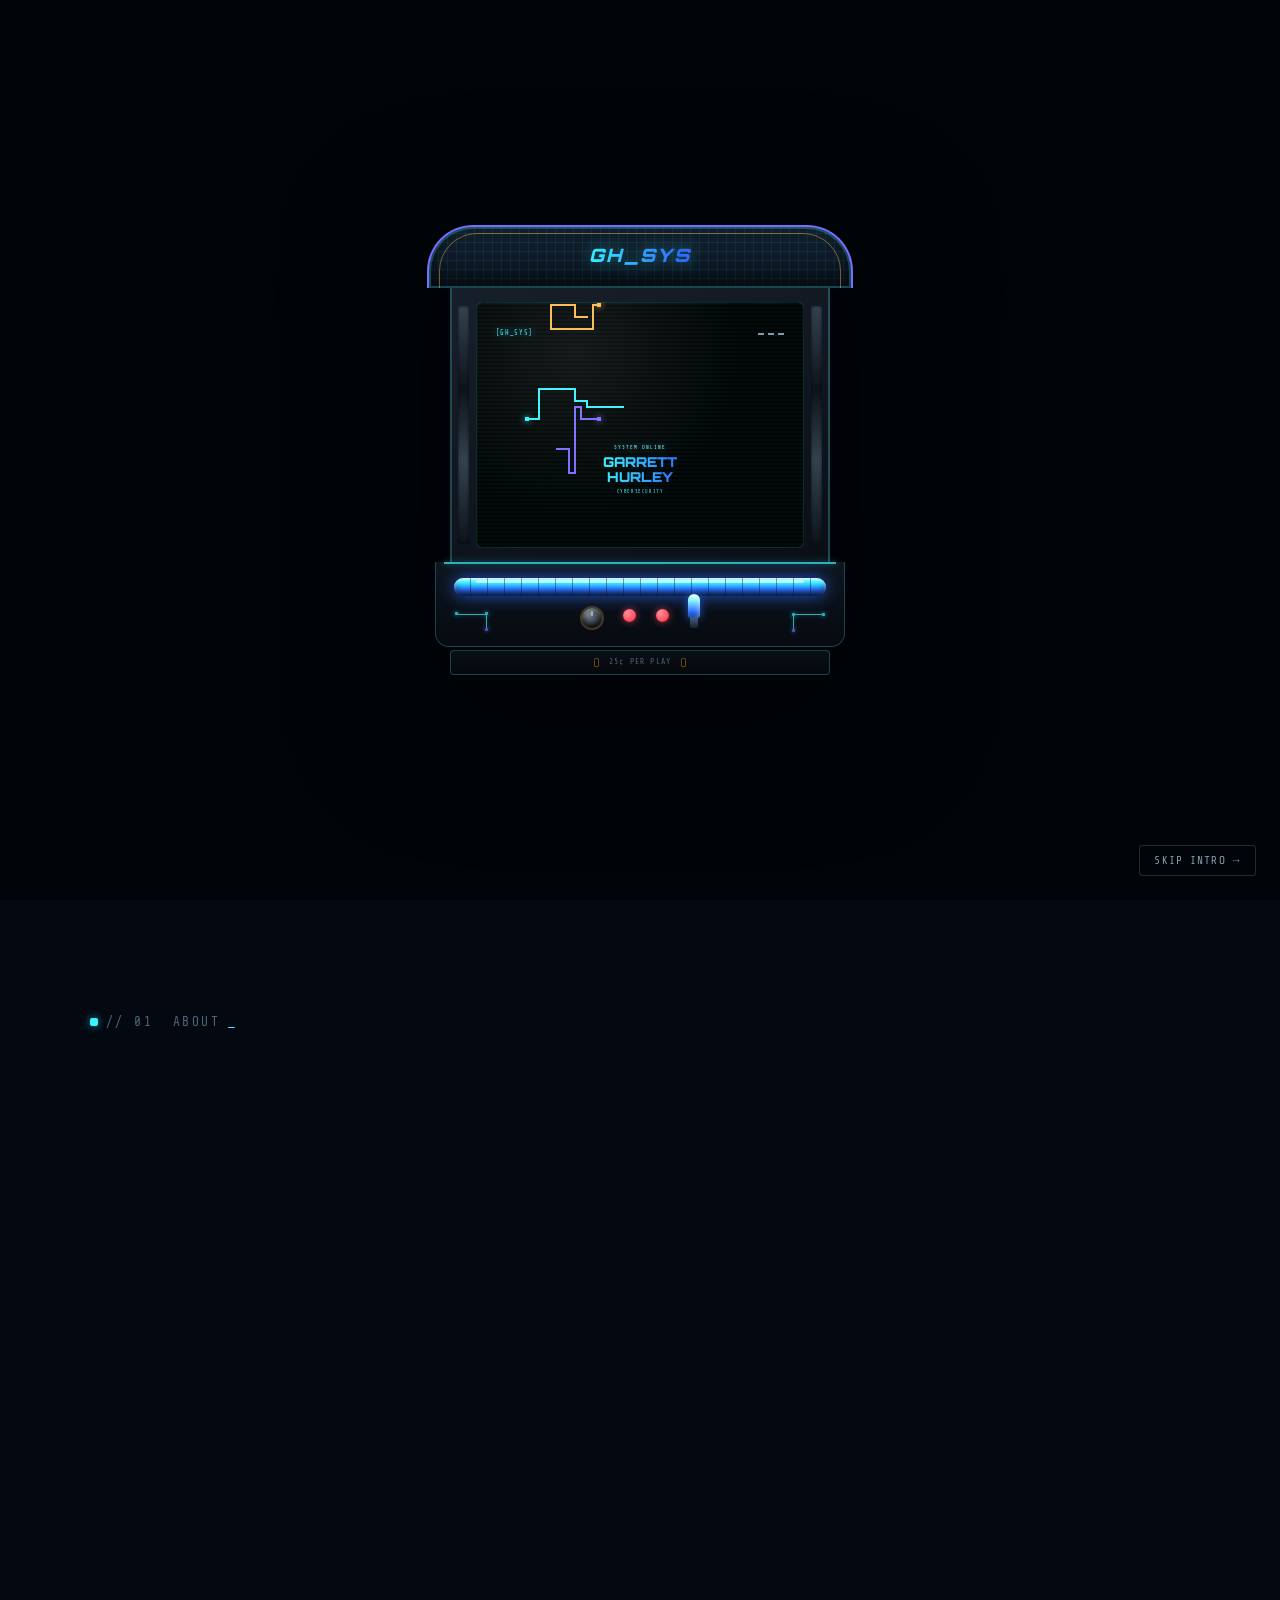
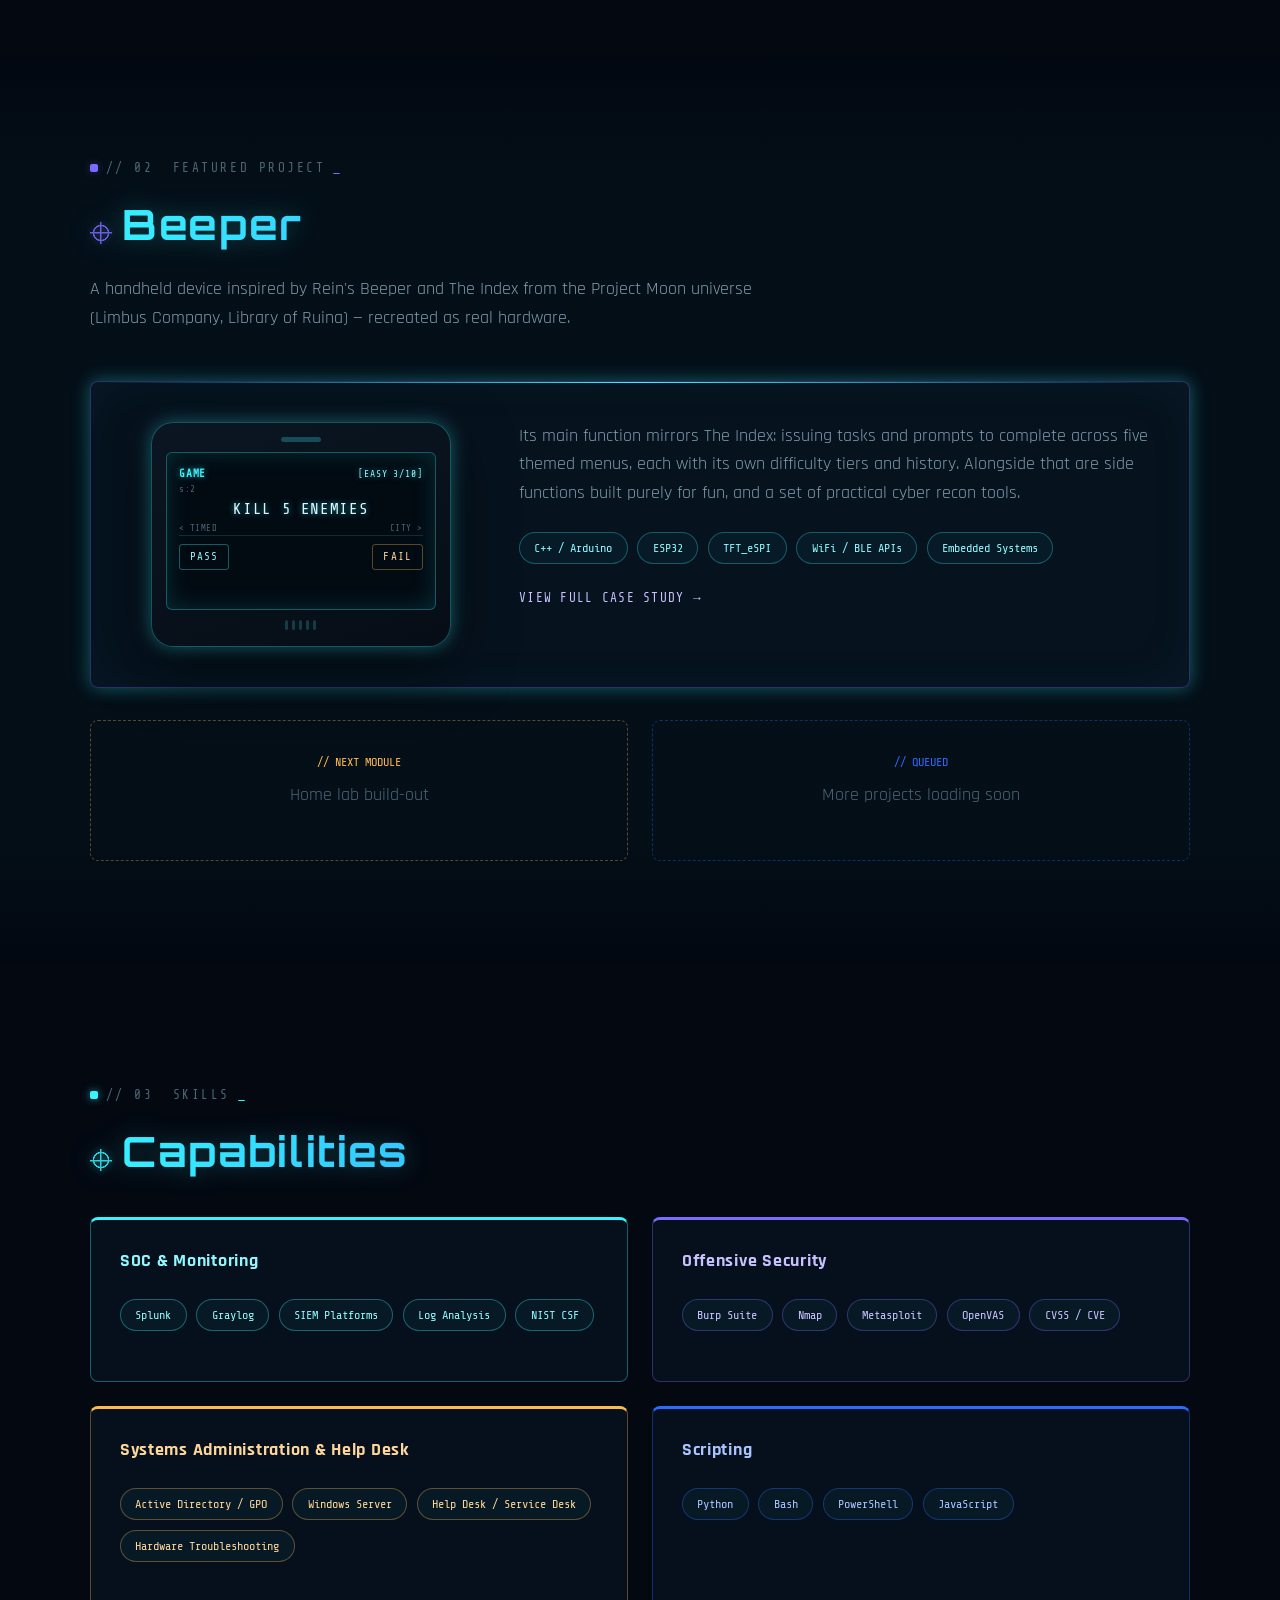
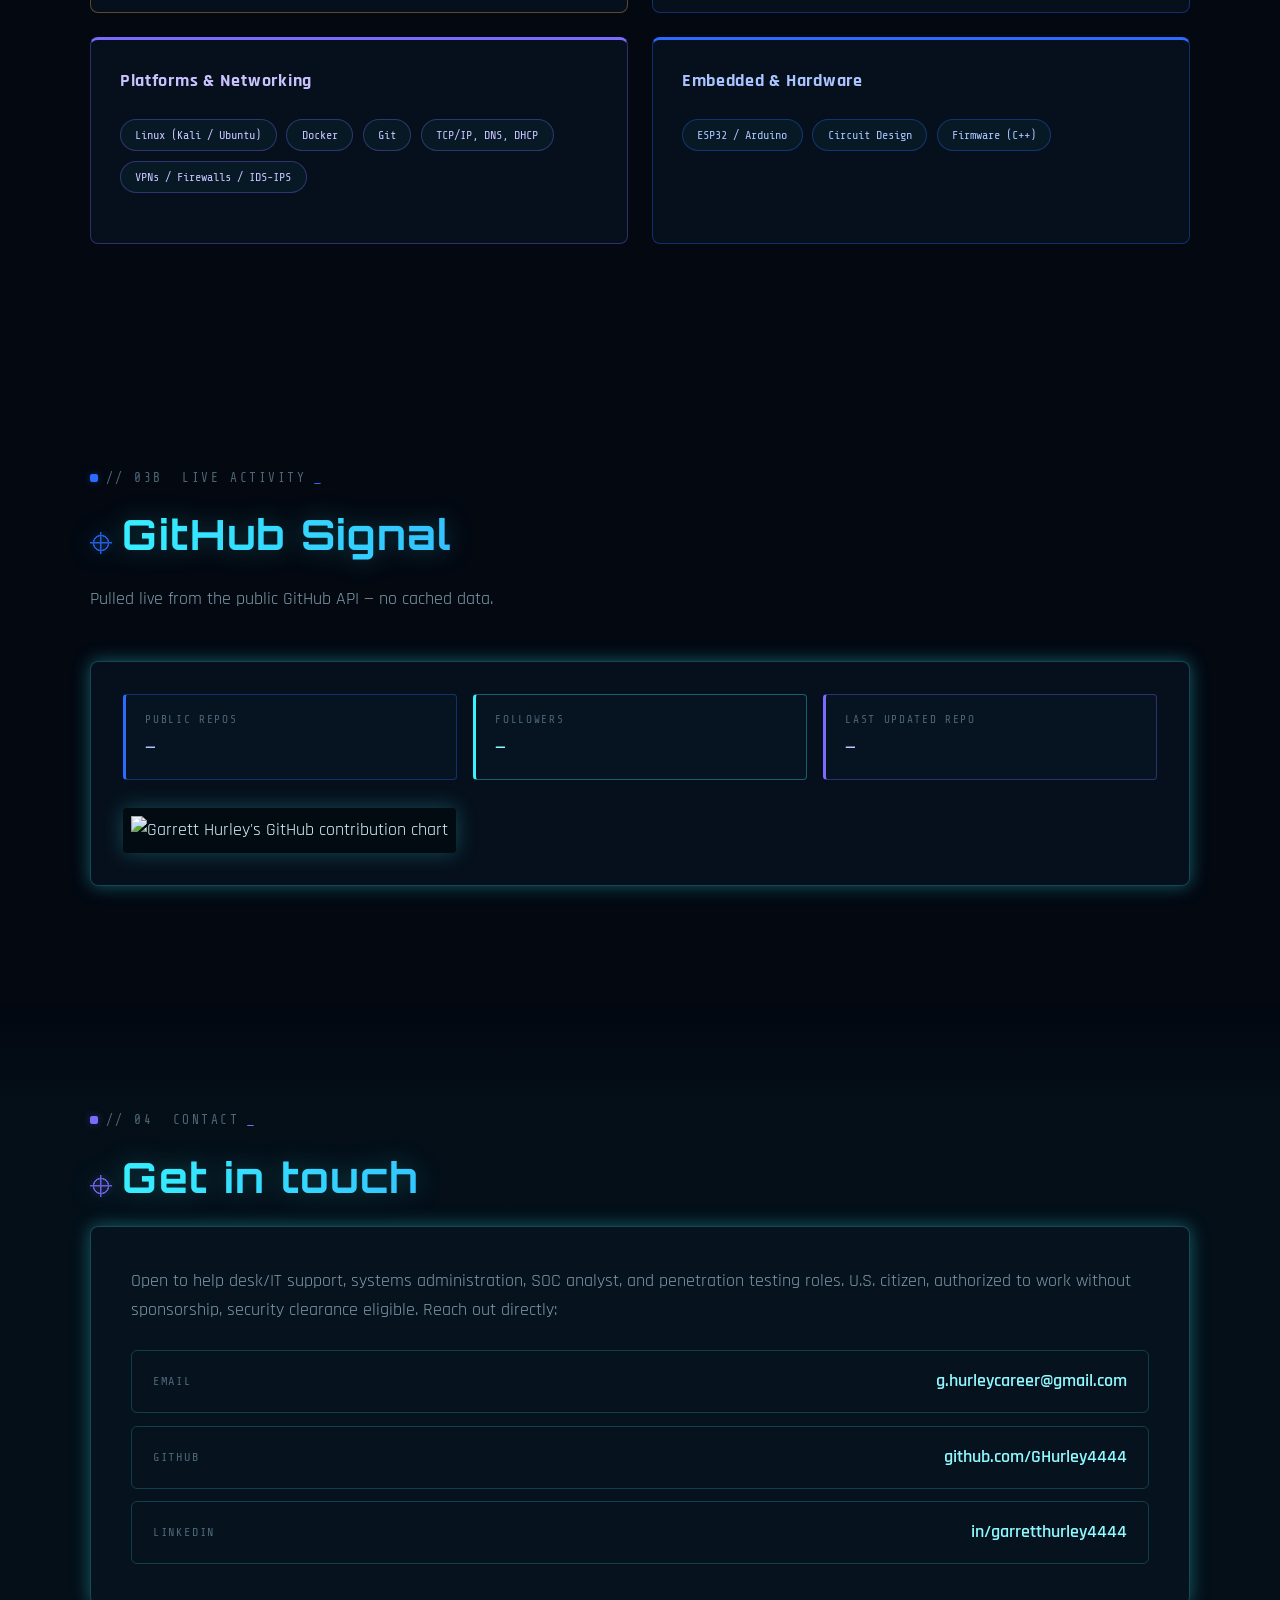
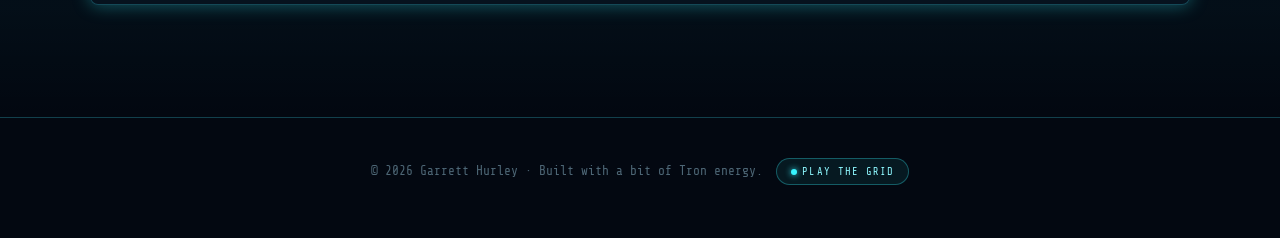
==== index.html @ e7f93999 "Circuit-board panel deco, mutual-collision awareness, crash clarity Three changes from watching the " ====
<!DOCTYPE html>
<html lang="en">
<head>
<meta charset="UTF-8">
<meta name="viewport" content="width=device-width, initial-scale=1.0">
<title>Garrett Hurley // Cybersecurity</title>
<meta name="description" content="Garrett Hurley — Cybersecurity portfolio. Help desk/IT support, systems administration, SOC analysis, penetration testing, and hardware projects.">
<link rel="preconnect" href="https://fonts.googleapis.com">
<link rel="preconnect" href="https://fonts.gstatic.com" crossorigin>
<link href="https://fonts.googleapis.com/css2?family=Orbitron:wght@500;700;900&family=Rajdhani:wght@400;500;600;700&family=Share+Tech+Mono&display=swap" rel="stylesheet">
<link rel="stylesheet" href="style.css">
</head>
<body>

<div class="grid-bg" aria-hidden="true"></div>
<div class="scanline" aria-hidden="true"></div>
<div class="cursor-glow" aria-hidden="true"></div>

<div class="intro-overlay" id="introOverlay" aria-hidden="true">
  <div class="arcade-cabinet" id="arcadeCabinet">
    <div class="arcade-marquee"><span>GH_SYS</span></div>
    <div class="arcade-screen-frame">
      <div class="arcade-screen" id="arcadeScreen">
        <canvas id="introCanvas"></canvas>
        <div class="arcade-site-preview" id="arcadeSitePreview">
          <div class="mini-header">
            <span class="mini-logo">[GH_SYS]</span>
            <span class="mini-nav"><span></span><span></span><span></span></span>
          </div>
          <div class="mini-hero">
            <span class="mini-eyebrow">SYSTEM ONLINE</span>
            <span class="mini-title">GARRETT<br>HURLEY</span>
            <span class="mini-tagline">CYBERSECURITY</span>
          </div>
        </div>
        <div class="arcade-screen-label" id="introLabel">INSERT COIN</div>
        <div class="arcade-screen-glare"></div>
      </div>
    </div>
    <div class="arcade-panel">
      <div class="arcade-panel-bar"></div>
      <div class="arcade-panel-controls">
        <div class="panel-circuit panel-circuit-l" aria-hidden="true"></div>
        <div class="panel-circuit panel-circuit-r" aria-hidden="true"></div>
        <span class="arcade-spinner"></span>
        <span class="arcade-btn"></span>
        <span class="arcade-btn"></span>
        <span class="arcade-stick"></span>
      </div>
    </div>
    <div class="arcade-coin-door">
      <span class="arcade-coin-slot"></span>
      <span class="arcade-coin-label">25&cent; PER PLAY</span>
      <span class="arcade-coin-slot"></span>
    </div>
  </div>
  <button class="intro-skip" id="introSkip" type="button">SKIP INTRO &rarr;</button>
</div>

<header class="site-header" id="siteHeader">
  <div class="header-inner">
    <a href="index.html" class="logo"><span class="logo-bracket" aria-hidden="true">[</span>GH<span class="logo-dot">_</span>SYS<span class="logo-bracket" aria-hidden="true">]</span></a>
    <nav class="main-nav">
      <a href="index.html#about" data-nav="about">ABOUT</a>
      <a href="projects.html" data-nav="projects">PROJECTS</a>
      <a href="index.html#skills" data-nav="skills">SKILLS</a>
      <a href="index.html#contact" data-nav="contact">CONTACT</a>
    </nav>
    <div class="header-actions">
      <button class="bg-toggle" id="bgToggle" type="button" aria-pressed="true" aria-label="Toggle Tron background">
        <span class="bg-toggle-dot"></span>TRON
      </button>
      <button class="nav-toggle" id="navToggle" aria-label="Toggle navigation">
        <span></span><span></span><span></span>
      </button>
    </div>
  </div>
</header>

<main>

  <section class="hero" id="top">
    <div class="grid-floor hero-grid-floor" aria-hidden="true"></div>
    <div class="hero-inner">
      <p class="hero-eyebrow" data-typing>THE GRID // A DIGITAL FRONTIER</p>
      <h1 class="hero-title">
        <span class="glitch-wrap" data-text="GARRETT HURLEY">GARRETT HURLEY</span>
      </h1>
      <p class="hero-subtitle">CYBERSECURITY &mdash; HELP DESK &middot; SYSTEMS ADMINISTRATION &middot; SOC &middot; PENETRATION TESTING</p>
      <p class="hero-desc">Entry-level IT and cybersecurity professional with hands-on experience across help desk support, systems administration, SOC monitoring, and penetration testing — with a habit of building things from scratch on the side, like <strong data-scramble-load>Beeper</strong>, a handheld multi-tool for cyber and simulation wired up from bare components. This site tracks those projects as they come together.</p>
      <div class="hero-actions">
        <a href="projects.html" class="btn btn-primary">VIEW PROJECTS</a>
        <a href="index.html#contact" class="btn btn-ghost">CONTACT</a>
      </div>
    </div>
    <a href="index.html#about" class="scroll-cue" aria-label="Scroll down">
      <span class="scroll-cue-line"></span>
      SCROLL
    </a>
  </section>

  <section class="section" id="about">
    <div class="section-inner">
      <p class="section-kicker">// 01 &nbsp;ABOUT</p>
      <h2 class="section-title reveal">Profile</h2>
      <div class="about-grid">
        <div class="about-copy reveal">
          <p>I'm a Towson University Computer Science graduate (Cybersecurity Concentration) with a CompTIA Security+ certification, currently working as a Security and Infrastructure IT Intern — building full-stack internal tooling, deploying IP camera and network infrastructure, and supporting day-to-day systems work. I'm targeting roles across help desk/IT support, systems administration, SOC analysis, and penetration testing.</p>
          <p>That hands-on approach carries into coursework and personal projects too: my capstone stood up a full Active Directory lab and ran a simulated penetration test against it end to end, from reconnaissance through a formal CVSS-scored report. <strong data-scramble>Beeper</strong>, below, is the personal-project side of that same instinct. <a href="projects.html">See the full project list &rarr;</a></p>
        </div>
        <div class="about-stats reveal">
          <div class="stat-block accent-cyan">
            <span class="stat-label">FOCUS</span>
            <span class="stat-value">Help Desk &middot; SysAdmin &middot; SOC &middot; Pentest</span>
          </div>
          <div class="stat-block accent-violet">
            <span class="stat-label">CERTIFICATIONS</span>
            <span class="stat-value">Security+ (2025&ndash;2028) &middot; Network+ in progress</span>
          </div>
          <div class="stat-block accent-amber">
            <span class="stat-label">EDUCATION</span>
            <span class="stat-value">B.S. Computer Science, Cybersecurity &mdash; Towson '25</span>
          </div>
          <div class="stat-block accent-blue">
            <span class="stat-label">CURRENT ROLE</span>
            <span class="stat-value">Security &amp; Infrastructure IT Intern</span>
          </div>
        </div>
      </div>
    </div>
  </section>

  <section class="section section-alt accent-violet" id="featured">
    <div class="section-inner">
      <p class="section-kicker">// 02 &nbsp;FEATURED PROJECT</p>
      <h2 class="section-title reveal" data-scramble>Beeper</h2>
      <p class="section-lede reveal">A handheld device inspired by Rein's Beeper and The Index from the Project Moon universe (Limbus Company, Library of Ruina) — recreated as real hardware.</p>

      <a href="project-beeper.html" class="project-card reveal">
        <div class="project-visual" aria-hidden="true">
          <div class="device">
            <div class="device-notch"></div>
            <div class="device-screen">
              <div class="prescript-header">
                <span class="prescript-label">GAME</span>
                <span class="prescript-diff">[EASY 3/10]</span>
              </div>
              <div class="prescript-streak">s:2</div>
              <div class="prescript-text">KILL 5 ENEMIES</div>
              <div class="prescript-swipe">
                <span>&lt; TIMED</span>
                <span>CITY &gt;</span>
              </div>
              <div class="prescript-actions">
                <span class="pass">PASS</span>
                <span class="fail">FAIL</span>
              </div>
            </div>
            <div class="device-speaker-grille">
              <span></span><span></span><span></span><span></span><span></span>
            </div>
          </div>
        </div>

        <div class="project-body">
          <p>Its main function mirrors The Index: issuing tasks and prompts to complete across five themed menus, each with its own difficulty tiers and history. Alongside that are side functions built purely for fun, and a set of practical cyber recon tools.</p>

          <div class="tech-tags">
            <span>C++ / Arduino</span>
            <span>ESP32</span>
            <span>TFT_eSPI</span>
            <span>WiFi / BLE APIs</span>
            <span>Embedded Systems</span>
          </div>

          <div class="gallery-card-cta">VIEW FULL CASE STUDY &rarr;</div>
        </div>
      </a>

      <div class="more-projects reveal">
        <div class="ghost-card accent-amber">
          <span class="ghost-tag">// NEXT MODULE</span>
          <p>Home lab build-out</p>
        </div>
        <div class="ghost-card accent-blue">
          <span class="ghost-tag">// QUEUED</span>
          <p>More projects loading soon</p>
        </div>
      </div>
    </div>
  </section>

  <section class="section" id="skills">
    <div class="section-inner">
      <p class="section-kicker">// 03 &nbsp;SKILLS</p>
      <h2 class="section-title reveal">Capabilities</h2>
      <div class="skills-grid">
        <div class="skill-block accent-cyan reveal">
          <h3>SOC &amp; Monitoring</h3>
          <div class="tech-tags"><span>Splunk</span><span>Graylog</span><span>SIEM Platforms</span><span>Log Analysis</span><span>NIST CSF</span></div>
        </div>
        <div class="skill-block accent-violet reveal">
          <h3>Offensive Security</h3>
          <div class="tech-tags"><span>Burp Suite</span><span>Nmap</span><span>Metasploit</span><span>OpenVAS</span><span>CVSS / CVE</span></div>
        </div>
        <div class="skill-block accent-amber reveal">
          <h3>Systems Administration &amp; Help Desk</h3>
          <div class="tech-tags"><span>Active Directory / GPO</span><span>Windows Server</span><span>Help Desk / Service Desk</span><span>Hardware Troubleshooting</span></div>
        </div>
        <div class="skill-block accent-blue reveal">
          <h3>Scripting</h3>
          <div class="tech-tags"><span>Python</span><span>Bash</span><span>PowerShell</span><span>JavaScript</span></div>
        </div>
        <div class="skill-block accent-violet reveal">
          <h3>Platforms &amp; Networking</h3>
          <div class="tech-tags"><span>Linux (Kali / Ubuntu)</span><span>Docker</span><span>Git</span><span>TCP/IP, DNS, DHCP</span><span>VPNs / Firewalls / IDS-IPS</span></div>
        </div>
        <div class="skill-block accent-blue reveal">
          <h3>Embedded &amp; Hardware</h3>
          <div class="tech-tags"><span>ESP32 / Arduino</span><span>Circuit Design</span><span>Firmware (C++)</span></div>
        </div>
      </div>
    </div>
  </section>

  <section class="section accent-blue" id="activity">
    <div class="section-inner">
      <p class="section-kicker">// 03B &nbsp;LIVE ACTIVITY</p>
      <h2 class="section-title reveal">GitHub Signal</h2>
      <p class="section-lede reveal">Pulled live from the public GitHub API &mdash; no cached data.</p>
      <div class="github-panel reveal">
        <div class="github-stats" id="githubStats">
          <div class="stat-block accent-blue"><span class="stat-label">PUBLIC REPOS</span><span class="stat-value" id="ghRepos">&mdash;</span></div>
          <div class="stat-block accent-cyan"><span class="stat-label">FOLLOWERS</span><span class="stat-value" id="ghFollowers">&mdash;</span></div>
          <div class="stat-block accent-violet"><span class="stat-label">LAST UPDATED REPO</span><span class="stat-value" id="ghLastRepo">&mdash;</span></div>
        </div>
        <img class="github-chart" src="https://ghchart.rshah.org/37f4ff/GHurley4444" alt="Garrett Hurley's GitHub contribution chart" loading="lazy">
      </div>
    </div>
  </section>

  <section class="section section-alt accent-violet" id="contact">
    <div class="section-inner">
      <p class="section-kicker">// 04 &nbsp;CONTACT</p>
      <h2 class="section-title reveal">Get in touch</h2>
      <div class="contact-panel reveal">
        <p>Open to help desk/IT support, systems administration, SOC analyst, and penetration testing roles. U.S. citizen, authorized to work without sponsorship, security clearance eligible. Reach out directly:</p>
        <div class="contact-links">
          <a href="#" class="contact-link" id="emailLink" data-user="g.hurleycareer" data-domain="gmail.com">
            <span class="contact-label">EMAIL</span>
            <span class="contact-value" id="emailValue">reveal email</span>
          </a>
          <a href="https://github.com/GHurley4444" target="_blank" rel="noopener" class="contact-link">
            <span class="contact-label">GITHUB</span>
            <span class="contact-value">github.com/GHurley4444</span>
          </a>
          <a href="https://www.linkedin.com/in/garretthurley4444/" target="_blank" rel="noopener" class="contact-link">
            <span class="contact-label">LINKEDIN</span>
            <span class="contact-value">in/garretthurley4444</span>
          </a>
        </div>
      </div>
    </div>
  </section>

</main>

<footer class="site-footer">
  <p>&copy; <span id="year"></span> Garrett Hurley &middot; Built with a bit of Tron energy. <button class="secret-trigger" id="secretTrigger" type="button" aria-label="Play the light-cycle game"><span class="secret-trigger-dot"></span>PLAY THE GRID</button></p>
</footer>

<script src="script.js"></script>
</body>
</html>
---- style.css ----
/* ===================== Custom properties ===================== */
:root {
  --bg: #030811;
  --bg-alt: #05101c;
  --panel: rgba(8, 22, 36, 0.65);
  --panel-solid: #071522;
  --border: rgba(66, 230, 255, 0.25);
  --border-strong: rgba(66, 230, 255, 0.55);
  --cyan: #37f4ff;
  --cyan-soft: #8ff9ff;
  --blue: #2b6bff;
  --blue-soft: #a9c4ff;
  --violet: #7c6bff;
  --violet-soft: #c9c2ff;
  --amber: #ffb84d;
  --amber-soft: #ffd699;
  --text: #d9f6ff;
  --text-dim: #7f9bab;
  --text-dimmer: #4d6675;
  --font-display: 'Orbitron', sans-serif;
  --font-body: 'Rajdhani', sans-serif;
  --font-mono: 'Share Tech Mono', monospace;
  --glow-sm: 0 0 6px rgba(55, 244, 255, 0.6);
  --glow-md: 0 0 18px rgba(55, 244, 255, 0.35);
  --glow-lg: 0 0 40px rgba(55, 244, 255, 0.25);
}

/* Color-coded accent modifiers — apply alongside a base component class
   (e.g. class="skill-block accent-blue") to recolor border/glow/icon/heading.
   Palette is built on color theory, not arbitrary neon: cyan/blue/violet are
   analogous (adjacent hues on the wheel, ~180-250°), so they read as one
   cohesive "brand" family. Amber is the near-exact complement of that family
   (~35° vs a ~215° average), used sparingly as the single contrast pop —
   the same blue/orange duality Tron itself uses. No hue outside this set. */
.accent-cyan {
  --accent: var(--cyan); --accent-soft: var(--cyan-soft);
  --accent-border: rgba(55, 244, 255, 0.35); --accent-border-strong: rgba(55, 244, 255, 0.6);
  --accent-glow: rgba(55, 244, 255, 0.35);
}
.accent-blue {
  --accent: var(--blue); --accent-soft: var(--blue-soft);
  --accent-border: rgba(43, 107, 255, 0.35); --accent-border-strong: rgba(43, 107, 255, 0.6);
  --accent-glow: rgba(43, 107, 255, 0.35);
}
.accent-violet {
  --accent: var(--violet); --accent-soft: var(--violet-soft);
  --accent-border: rgba(124, 107, 255, 0.35); --accent-border-strong: rgba(124, 107, 255, 0.6);
  --accent-glow: rgba(124, 107, 255, 0.35);
}
.accent-amber {
  --accent: var(--amber); --accent-soft: var(--amber-soft);
  --accent-border: rgba(255, 184, 77, 0.35); --accent-border-strong: rgba(255, 184, 77, 0.6);
  --accent-glow: rgba(255, 184, 77, 0.35);
}

* { box-sizing: border-box; }

html { scroll-behavior: smooth; }

body {
  margin: 0;
  background: var(--bg);
  color: var(--text);
  font-family: var(--font-body);
  font-size: 18px;
  line-height: 1.6;
  overflow-x: hidden;
}

h1, h2, h3 { font-family: var(--font-display); margin: 0; letter-spacing: 0.04em; }

p { margin: 0 0 1em; }

a { color: inherit; text-decoration: none; }

::selection { background: var(--cyan); color: #001015; }

/* ===================== Background layers ===================== */
.grid-bg {
  position: fixed;
  inset: 0;
  z-index: 0;
  pointer-events: none;
  background-image:
    linear-gradient(rgba(55, 244, 255, 0.07) 1px, transparent 1px),
    linear-gradient(90deg, rgba(55, 244, 255, 0.07) 1px, transparent 1px);
  background-size: 46px 46px;
  mask-image: radial-gradient(ellipse 80% 60% at 50% 20%, black 40%, transparent 90%);
  animation: gridDrift 22s linear infinite;
}

@keyframes gridDrift {
  0% { background-position: 0 0, 0 0; }
  100% { background-position: 0 46px, 46px 0; }
}

.lightcycle-bg {
  position: fixed;
  inset: 0;
  z-index: 0;
  pointer-events: none;
  opacity: 0.6;
  mix-blend-mode: screen;
  transition: opacity 0.4s ease;
}

/* The cycles run at full brightness by default, but that glow can fight
   with the text the moment it fades back in on hover. Dim the canvas
   itself while a reader is actually hovering the content, then let it
   brighten back up as soon as they move on.
   Driven by a plain .content-hover class (toggled in script.js via
   mouseenter/mouseleave on main/.site-footer) rather than a :has()
   selector -- :has() forces the browser to re-run this relational match
   against body on every hover-state change anywhere inside main, which
   is most of the page and where the mouse spends most of its time.
   That's real, continuous main-thread cost competing with the custom
   cursor's own per-frame rAF loop; a couple of plain event listeners
   toggling a class are effectively free by comparison. */
body.bg-lightcycle.content-hover .lightcycle-bg {
  opacity: 0.22;
}

/* Fade the page content itself in two situations: while hovering the
   nav bar (a quick peek at whatever's running behind the page), and
   while actively playing the secret light-cycle game, so the grid
   battle is visible/playable instead of hidden behind solid text and
   panels. This used to be tied to "lightcycle background selected"
   rather than "game actually playing" -- since lightcycle is the
   default background for every visitor, that dimmed the whole page on
   every fresh load until the mouse moved, whether or not anyone was
   playing. Hovering a faded area during gameplay brings it back to
   full opacity so it's still readable on demand.
   The nav-hover trigger is a plain .nav-hover class (toggled in
   script.js via mouseenter/mouseleave on the header), not a :has()
   selector -- see the .content-hover comment above for why: :has() on
   body watching hover state across the header's subtree is real,
   continuous main-thread cost right where the mouse spends a lot of
   time, competing with the custom cursor's own per-frame work. Links/
   buttons stay fully clickable throughout — opacity doesn't touch
   pointer events. The header itself stays out of this entirely — it
   always needs to be legible, and never sits over the game area
   anyway. */
body.game-active main,
body.game-active .site-footer,
body.nav-hover main,
body.nav-hover .site-footer {
  opacity: 0.16;
  transition: opacity 0.4s ease;
}

body.game-active main:hover,
body.game-active .site-footer:hover {
  opacity: 1;
}

/* ===================== Rotating orbit background (pocketed, unused) ===================== */
.orbit-bg {
  position: fixed;
  top: 50%;
  left: 50%;
  width: 1000px;
  height: 1000px;
  max-width: 110vmax;
  max-height: 110vmax;
  transform: translate(-50%, -50%);
  z-index: 0;
  pointer-events: none;
  opacity: 0.4;
  mix-blend-mode: screen;
  mask-image: radial-gradient(circle at 50% 50%, black 0%, black 35%, transparent 72%);
  -webkit-mask-image: radial-gradient(circle at 50% 50%, black 0%, black 35%, transparent 72%);
}

.orbit-bg svg { width: 100%; height: 100%; display: block; }

.orbit-ring circle,
.orbit-ring line {
  fill: none;
  stroke: var(--cyan);
  stroke-width: 1;
}

/* will-change promotes these to their own GPU layer up front instead of
   the browser deciding mid-animation — four blended, masked layers
   rotating at once was heavy enough on some machines to cost frames
   elsewhere on the page (including the custom cursor's own rAF loop).
   Shrinking the overall footprint (was 1400px/160vmax) cuts the pixel
   area needing composite+blend+mask roughly in half on top of that. */
.orbit-ring-outer { transform-origin: 400px 400px; animation: spinCW 100s linear infinite; will-change: transform; }
.orbit-ring-mid {
  transform-origin: 400px 400px;
  animation: spinCCW 70s linear infinite;
  will-change: transform;
}
.orbit-ring-mid circle { stroke: var(--violet); }
.orbit-ring-inner {
  transform-origin: 400px 400px;
  animation: spinCW 45s linear infinite;
  will-change: transform;
}
.orbit-ring-inner circle,
.orbit-ring-inner line { stroke: var(--cyan-soft); }

@keyframes spinCW { to { transform: rotate(360deg); } }
@keyframes spinCCW { to { transform: rotate(-360deg); } }

.orbit-sweep {
  position: absolute;
  inset: 12%;
  border-radius: 50%;
  background: conic-gradient(from 0deg, transparent 0deg, rgba(55, 244, 255, 0.22) 18deg, transparent 46deg);
  animation: spinCW 7s linear infinite;
  will-change: transform;
}

@media (prefers-reduced-motion: reduce) {
  .orbit-ring-outer, .orbit-ring-mid, .orbit-ring-inner, .orbit-sweep {
    animation: none;
  }
}

.scanline {
  position: fixed;
  inset: 0;
  z-index: 1;
  pointer-events: none;
  background: linear-gradient(180deg, transparent, rgba(55, 244, 255, 0.05) 50%, transparent);
  background-size: 100% 4px;
  opacity: 0.35;
  mix-blend-mode: screen;
}

/* ===================== Custom cursor ===================== */
/* Only applied on non-touch/fine-pointer devices — see setupCustomCursor() */
body.custom-cursor-active,
body.custom-cursor-active a,
body.custom-cursor-active button {
  cursor: none;
}

.custom-cursor-dot,
.custom-cursor-ring {
  position: fixed;
  top: 0; left: 0;
  pointer-events: none;
  z-index: 10000;
  border-radius: 50%;
  opacity: 0;
  transition: opacity 0.3s ease;
}

.custom-cursor-dot {
  width: 5px; height: 5px;
  background: var(--cyan);
  box-shadow: 0 0 6px var(--cyan);
}

.custom-cursor-ring {
  width: 28px; height: 28px;
  border: 1px solid rgba(55, 244, 255, 0.5);
  transition: width 0.25s ease, height 0.25s ease, border-color 0.25s ease, background 0.25s ease, opacity 0.3s ease;
}

.custom-cursor-ring.cursor-hover {
  width: 50px; height: 50px;
  border-color: var(--cyan);
  background: rgba(55, 244, 255, 0.08);
  box-shadow: 0 0 16px rgba(55, 244, 255, 0.3);
}

.cursor-glow {
  position: fixed;
  top: 0; left: 0;
  width: 480px; height: 480px;
  border-radius: 50%;
  pointer-events: none;
  z-index: 0;
  background: radial-gradient(circle, rgba(55, 244, 255, 0.08), transparent 70%);
  transform: translate(-50%, -50%);
  transition: opacity 0.3s ease;
  opacity: 0;
}

/* ===================== Arcade intro (replaces the old boot log) ===================== */
/* An arcade cabinet with a tiny live Tron preview on its screen, which
   cross-fades into a small site mockup and holds there for a few
   seconds -- then runIntroSequence() in script.js fades the whole
   overlay out (.fade-out below, plain opacity, no zoom/transform: an
   earlier version tried a zoom-through-the-screen effect across several
   iterations, dropped by request for something simpler) before handing
   off to the page-reveal wipe on the real page underneath. */
.intro-overlay {
  position: fixed;
  inset: 0;
  z-index: 999;
  background: #010509;
  display: flex;
  align-items: center;
  justify-content: center;
  overflow: hidden;
  transition: opacity 0.5s ease;
}

.intro-overlay.fade-out {
  opacity: 0;
  pointer-events: none;
}

.arcade-cabinet {
  width: min(78vw, 380px);
  --arcade-red: #ff4d5e;
  filter: drop-shadow(0 30px 70px rgba(0, 0, 0, 0.65));
}

/* Marquee: real cabinet marquees are a wide, rounded-top backlit sign --
   grid backdrop, chrome/rainbow wordmark, flared wider than the cabinet
   body below it. Widened 12% past the cabinet width and pulled back to
   center to get that flare instead of a flat rectangle stack. */
.arcade-marquee {
  position: relative;
  width: 112%;
  margin: 0 0 0 -6%;
  background:
    repeating-linear-gradient(0deg, rgba(55, 244, 255, 0.07) 0 1px, transparent 1px 9px),
    repeating-linear-gradient(90deg, rgba(55, 244, 255, 0.07) 0 1px, transparent 1px 9px),
    linear-gradient(180deg, #12202f, #0a141f);
  border: 2px solid var(--violet);
  border-bottom: none;
  border-radius: 46px 46px 0 0;
  padding: 0.85rem 1rem 1rem;
  text-align: center;
  transition: opacity 0.35s ease;
  box-shadow: inset 0 0 0 2px rgba(55, 244, 255, 0.25), inset 0 -10px 18px rgba(0, 0, 0, 0.55);
  overflow: hidden;
}
.arcade-marquee::before {
  content: '';
  position: absolute;
  left: 10px; right: 10px; top: 6px; bottom: -2px;
  border: 1px solid var(--amber);
  border-radius: 38px 38px 0 0;
  opacity: 0.45;
  pointer-events: none;
}
.arcade-marquee span {
  position: relative;
  display: inline-block;
  font-family: var(--font-display);
  font-weight: 900;
  font-style: italic;
  letter-spacing: 0.1em;
  font-size: 1.15rem;
  background: linear-gradient(100deg, var(--cyan) 0%, var(--blue) 30%, var(--violet) 55%, var(--amber) 80%, var(--cyan) 100%);
  background-size: 300% auto;
  -webkit-background-clip: text;
  background-clip: text;
  -webkit-text-fill-color: transparent;
  color: transparent;
  animation: heroGradient 6s ease-in-out infinite;
  filter: drop-shadow(0 0 8px rgba(55, 244, 255, 0.45));
}

/* Screen bezel: metal struts flanking the tube, standing in for the
   chrome side panels on the real cabinet (concentric-ring decals, rivets
   down the middle). Extra horizontal padding on the frame makes room for
   them without touching the screen itself. */
.arcade-screen-frame {
  position: relative;
  background: linear-gradient(160deg, #171f2b, #0a0f16);
  border-left: 2px solid var(--border);
  border-right: 2px solid var(--border);
  padding: 14px 24px;
  transition: opacity 0.35s ease;
}
.arcade-screen-frame::before,
.arcade-screen-frame::after {
  content: '';
  position: absolute;
  top: 18px; bottom: 18px;
  width: 11px;
  background: linear-gradient(180deg, #34424f, #0d131b 35%, #34424f 65%, #0d131b);
  border-radius: 3px;
  box-shadow:
    inset 0 0 3px rgba(0, 0, 0, 0.7),
    0 -14px 0 -11px rgba(55, 244, 255, 0.6), 0 -14px 2px -10px rgba(55, 244, 255, 0.3),
    0 14px 0 -11px rgba(55, 244, 255, 0.6), 0 14px 2px -10px rgba(55, 244, 255, 0.3);
}
.arcade-screen-frame::before { left: 6px; }
.arcade-screen-frame::after { right: 6px; }

.arcade-screen {
  position: relative;
  aspect-ratio: 4 / 3;
  background: #000;
  border-radius: 6px;
  overflow: hidden;
  box-shadow: inset 0 0 30px rgba(0, 0, 0, 0.9), inset 0 0 2px var(--cyan);
}

.arcade-screen canvas {
  position: absolute;
  inset: 0;
  width: 100%;
  height: 100%;
}

/* A small, lightweight stand-in for the real site (same fonts/gradient/
   palette, none of the real page's weight) that cross-fades in over the
   mini Tron preview -- reads as "the site loading up" on the arcade
   screen before the zoom carries it into the real thing. Deliberately
   not a live iframe of the actual page: that would mean a second full
   copy of every script running (including its own background engine)
   just for a two-second decorative beat, working against everything
   already done to keep the page light. */
.arcade-site-preview {
  position: absolute;
  inset: 0;
  display: flex;
  flex-direction: column;
  opacity: 0;
  transition: opacity 0.7s ease;
  padding: 8% 6% 0;
}
.arcade-site-preview.visible { opacity: 1; }

.mini-header {
  display: flex;
  align-items: center;
  justify-content: space-between;
  margin-bottom: auto;
}
.mini-logo {
  font-family: var(--font-mono);
  font-size: 0.42rem;
  letter-spacing: 0.1em;
  color: var(--cyan);
  text-shadow: var(--glow-sm);
}
.mini-nav { display: flex; gap: 4px; }
.mini-nav span {
  width: 6px; height: 2px;
  background: var(--text-dim);
}

.mini-hero {
  display: flex;
  flex-direction: column;
  align-items: center;
  text-align: center;
  margin: auto 0;
  gap: 4px;
}
.mini-eyebrow {
  font-family: var(--font-mono);
  font-size: 0.32rem;
  letter-spacing: 0.2em;
  color: var(--cyan-soft);
  text-shadow: var(--glow-sm);
}
.mini-title {
  font-family: var(--font-display);
  font-weight: 900;
  font-size: 0.85rem;
  line-height: 1.05;
  background: linear-gradient(100deg, var(--cyan) 0%, var(--blue) 35%, var(--violet) 60%, var(--amber) 85%, var(--cyan) 100%);
  background-size: 300% auto;
  -webkit-background-clip: text;
  background-clip: text;
  -webkit-text-fill-color: transparent;
  color: transparent;
  animation: heroGradient 6s ease-in-out infinite;
}
.mini-tagline {
  font-family: var(--font-mono);
  font-size: 0.3rem;
  letter-spacing: 0.12em;
  color: var(--cyan);
}

.arcade-screen-label {
  position: absolute;
  left: 50%;
  bottom: 10%;
  transform: translateX(-50%);
  font-family: var(--font-mono);
  font-size: 0.7rem;
  letter-spacing: 0.15em;
  color: var(--cyan-soft);
  text-shadow: var(--glow-sm);
  animation: blink 1s step-start infinite;
  transition: opacity 0.3s ease;
}
/* animation:none is the actual fix here, not opacity:0 alone. CSS
   animation declarations take precedence over plain (non-!important)
   declarations in the cascade, regardless of specificity -- so with the
   `blink` keyframe still running, this rule's opacity:0 was losing to
   the animation's own opacity:1 half of every cycle, and the label
   just kept blinking forever instead of ever actually going away. That
   was the real cause of "INSERT COIN" still being visible/blinking
   over the site mockup and through the zoom: the .hidden class was
   being applied correctly, it just never worked. */
.arcade-screen-label.hidden { opacity: 0; animation: none; }

.arcade-screen-glare {
  position: absolute;
  inset: 0;
  background: radial-gradient(circle at 30% 20%, rgba(255, 255, 255, 0.08), transparent 55%),
    linear-gradient(180deg, transparent, rgba(55, 244, 255, 0.06) 50%, transparent);
  background-size: 100% 100%, 100% 4px;
  pointer-events: none;
}

/* Control panel: wider than the screen bezel (like the real cabinet's
   panel stepping out past the body). A backlit blue trigger bar across
   the top, then a control row of rotary spinner (left) / two red
   buttons (center) / blue flight-stick (right), framed by a pair of
   circuit-board trace marks either side (see .panel-circuit below) in
   place of the earlier racetrack/crosshair decal marks. */
.arcade-panel {
  position: relative;
  width: 108%;
  margin: 0 0 0 -4%;
  background: linear-gradient(180deg, #0e1620, #060a10);
  border: 1px solid var(--border);
  border-top: none;
  border-radius: 0 0 14px 14px;
  padding: 0.75rem 0.9rem 1.1rem;
  transition: opacity 0.35s ease;
}
.arcade-panel::before {
  content: '';
  position: absolute;
  left: 8px; right: 8px; top: 0;
  height: 2px;
  background: var(--cyan);
  box-shadow: var(--glow-sm);
  opacity: 0.7;
}

/* Backlit trigger bar: a glowing blue glass tube with faint segment
   etching, spanning the panel above the buttons. */
.arcade-panel-bar {
  position: relative;
  height: 18px;
  margin: 4px 4px 12px;
  border-radius: 9px;
  background: linear-gradient(180deg, #bdf3ff 0%, var(--cyan) 25%, var(--blue) 65%, #0c2f66 100%);
  box-shadow: 0 0 16px rgba(43, 107, 255, 0.75), inset 0 2px 3px rgba(255, 255, 255, 0.45), inset 0 -4px 6px rgba(0, 0, 0, 0.45);
  overflow: hidden;
}
.arcade-panel-bar::before {
  content: '';
  position: absolute;
  top: 2px; left: 6%;
  width: 88%; height: 3px;
  background: rgba(255, 255, 255, 0.55);
  border-radius: 3px;
}
.arcade-panel-bar::after {
  content: '';
  position: absolute;
  inset: 0;
  background: repeating-linear-gradient(90deg, transparent 0 16px, rgba(6, 14, 30, 0.4) 16px 17px);
}

.arcade-panel-controls {
  position: relative;
  display: flex;
  align-items: flex-end;
  justify-content: center;
  gap: 1.3rem;
}

/* Circuit-board trace marks flanking the control cluster -- a PCB-style
   right-angle trace (two straight runs meeting at a 90-degree corner,
   never a diagonal or a curve) with three via-pad dots at the trace's
   start, corner, and end. Built from one pseudo-element for the trace
   path and a second for all three pads at once (box-shadow copies of a
   single dot, offset to the other two pad positions) so no extra markup
   is needed per pad. The right-side mark reuses the exact same shape,
   just mirrored with scaleX(-1), instead of a separate hand-authored
   path. Absolutely positioned inside .arcade-panel-controls, so it sits
   out of flex flow and doesn't disturb the spinner/button/stick
   centering -- same slot the earlier racetrack marks used. */
.panel-circuit {
  position: absolute;
  top: 2px;
  width: 34px; height: 22px;
  pointer-events: none;
  opacity: 0.7;
}
.panel-circuit-l { left: 6px; }
.panel-circuit-r { right: 6px; transform: scaleX(-1); }

.panel-circuit::before {
  content: '';
  position: absolute;
  top: 4px; left: 0;
  width: 30px; height: 16px;
  border-top: 1.5px solid var(--cyan);
  border-right: 1.5px solid var(--cyan);
  filter: drop-shadow(0 0 2px rgba(55, 244, 255, 0.5));
}
.panel-circuit::after {
  content: '';
  position: absolute;
  top: 2.5px; left: -1.5px;
  width: 3px; height: 3px;
  border-radius: 1px;
  background: var(--cyan);
  box-shadow:
    0 0 4px var(--cyan),
    30px 0 0 0 var(--cyan), 30px 0 4px 0 var(--cyan),
    30px 16px 0 0 var(--violet), 30px 16px 4px 0 var(--violet);
}

.arcade-spinner {
  width: 20px; height: 20px;
  border-radius: 50%;
  background: radial-gradient(circle at 35% 30%, #7a8794, #262c32 65%, #101317);
  box-shadow: 0 0 0 2px rgba(255, 184, 77, 0.25), inset 0 2px 3px rgba(255, 255, 255, 0.18), inset 0 -3px 4px rgba(0, 0, 0, 0.55);
  position: relative;
}
.arcade-spinner::before {
  content: '';
  position: absolute;
  top: 3px; left: 50%;
  width: 2px; height: 5px;
  background: rgba(255, 255, 255, 0.45);
  transform: translateX(-50%);
  border-radius: 1px;
}

.arcade-btn {
  width: 13px; height: 13px;
  margin-bottom: 6px;
  border-radius: 50%;
  background: radial-gradient(circle at 35% 30%, #ff8f9c, var(--arcade-red) 65%, #a30016);
  box-shadow: 0 0 7px rgba(255, 77, 94, 0.65);
}

/* Flight-stick joystick: a short post with a tall, tapered translucent
   handle rising above the panel edge, matching the reference's aqua
   trigger-stick rather than a small ball-top. */
.arcade-stick {
  width: 8px; height: 12px;
  background: linear-gradient(180deg, #4a5a68, #1c242c);
  border-radius: 2px;
  position: relative;
}
.arcade-stick::before {
  content: '';
  position: absolute;
  bottom: 10px; left: 50%;
  transform: translateX(-50%);
  width: 12px; height: 24px;
  border-radius: 6px 6px 3px 3px;
  background: linear-gradient(180deg, #c8fbff 0%, var(--cyan-soft) 25%, var(--blue) 75%, #0a3d7a 100%);
  box-shadow: 0 0 10px rgba(43, 107, 255, 0.75), inset -2px 0 4px rgba(255, 255, 255, 0.3);
}
.arcade-stick::after {
  content: '';
  position: absolute;
  bottom: 30px; left: 50%;
  transform: translateX(-50%);
  width: 6px; height: 3px;
  border-radius: 50%;
  background: rgba(255, 255, 255, 0.55);
}

/* Coin door: a narrow dark strip under the control panel with two slot
   dots and a "25¢ per play" callout, the last recognizable landmark on
   the lower cabinet before the base. */
.arcade-coin-door {
  margin-top: 3px;
  background: linear-gradient(180deg, #0a0f16, #05080c);
  border: 1px solid var(--border);
  border-radius: 4px;
  padding: 0.35rem 0.7rem;
  display: flex;
  align-items: center;
  justify-content: center;
  gap: 0.6rem;
  transition: opacity 0.35s ease;
}
.arcade-coin-slot {
  width: 5px; height: 9px;
  border-radius: 2px;
  background: #000;
  border: 1px solid rgba(255, 184, 77, 0.4);
}
.arcade-coin-label {
  font-family: var(--font-mono);
  font-size: 0.5rem;
  letter-spacing: 0.15em;
  color: var(--text-dimmer);
}

.intro-skip {
  position: absolute;
  right: 1.5rem;
  bottom: 1.5rem;
  background: none;
  border: 1px solid rgba(255, 255, 255, 0.15);
  color: var(--text-dim);
  font-family: var(--font-mono);
  font-size: 0.7rem;
  letter-spacing: 0.1em;
  padding: 0.5rem 0.9rem;
  border-radius: 3px;
  cursor: pointer;
  opacity: 0;
  transition: opacity 0.4s ease, border-color 0.25s ease, color 0.25s ease;
}
.intro-skip.visible { opacity: 1; }
.intro-skip:hover { color: var(--cyan); border-color: var(--cyan); }

@keyframes blink { 50% { opacity: 0; } }

/* ===================== Page load reveal (CRT top-to-bottom wipe) ===================== */
/* A covering panel that "wipes away" from top to bottom over the real
   page on load, with a bright scanline band riding its leading edge --
   reads like an old page rendering in top-down as it streams in, with a
   CRT scan-flicker. Created/appended by runPageRevealSequence() in
   script.js and removed once its animation finishes; never created at
   all for reduced-motion users (checked in JS before either element
   exists, so there's nothing to override here).
   clip-path and transform only -- no top/left/width/height -- so this
   stays compositor-only, same reasoning as the arcade intro's zoom fix:
   animating layout properties here would fight the real page's own
   layout/paint for the same ~1.4s, right when it's least affordable. */
.page-reveal {
  position: fixed;
  inset: 0;
  z-index: 900;
  background: var(--bg);
  pointer-events: none;
  clip-path: inset(0 0 0 0);
  animation: pageRevealWipe 1.4s steps(48, end) forwards;
}

@keyframes pageRevealWipe {
  to { clip-path: inset(100% 0 0 0); }
}

.page-reveal-scan {
  position: absolute;
  left: 0;
  right: 0;
  top: 0;
  height: 48px;
  background: repeating-linear-gradient(
    180deg,
    rgba(55, 244, 255, 0.4) 0px,
    rgba(55, 244, 255, 0.4) 1px,
    transparent 1px,
    transparent 4px
  );
  box-shadow: 0 0 18px rgba(55, 244, 255, 0.55);
  animation: pageRevealScanMove 1.4s steps(48, end) forwards;
}

@keyframes pageRevealScanMove {
  to { transform: translateY(calc(100vh - 48px)); }
}

/* ===================== Header / Nav ===================== */
.site-header {
  position: fixed;
  top: 0; left: 0; right: 0;
  z-index: 100;
  border-bottom: 1px solid transparent;
  background: rgba(3, 8, 17, 0);
  transition: background 0.4s ease, border-color 0.4s ease, backdrop-filter 0.4s ease;
}

.site-header.scrolled {
  background: rgba(3, 8, 17, 0.85);
  border-bottom-color: var(--border);
  backdrop-filter: blur(10px);
}

.header-inner {
  max-width: 1100px;
  margin: 0 auto;
  padding: 1.1rem 1.5rem;
  display: flex;
  align-items: center;
  justify-content: space-between;
}

/* A system ID tag, not a wordmark — monospace, single accent color, framed
   in dim brackets that only light up on hover, with the same corner-reticle
   flourish used on cards elsewhere in the site. Reads like a real terminal
   identifier instead of a decorative logotype. */
.logo {
  position: relative;
  display: inline-flex;
  align-items: center;
  font-family: var(--font-mono);
  font-weight: 700;
  font-size: 1rem;
  color: var(--cyan);
  text-shadow: var(--glow-sm);
  letter-spacing: 0.14em;
  padding: 0.35em 0.5em;
}
.logo-bracket {
  color: var(--text-dim);
  font-weight: 400;
  text-shadow: none;
  transition: color 0.25s ease;
}
.logo:hover .logo-bracket { color: var(--cyan); }
.logo-dot { color: var(--cyan-soft); }

.logo::before,
.logo::after {
  content: '';
  position: absolute;
  width: 0;
  height: 0;
  opacity: 0;
  pointer-events: none;
  transition: width 0.25s ease, height 0.25s ease, opacity 0.25s ease;
}
.logo::before { top: 0; left: 0; border-top: 2px solid var(--cyan); border-left: 2px solid var(--cyan); }
.logo::after { bottom: 0; right: 0; border-bottom: 2px solid var(--cyan); border-right: 2px solid var(--cyan); }
.logo:hover::before, .logo:hover::after { width: 10px; height: 10px; opacity: 1; }

.main-nav { display: flex; gap: 2rem; }

.main-nav a {
  font-family: var(--font-mono);
  font-size: 0.8rem;
  letter-spacing: 0.12em;
  color: var(--text-dim);
  position: relative;
  padding-bottom: 4px;
  transition: color 0.25s ease;
}

.main-nav a::after {
  content: '';
  position: absolute;
  left: 0; bottom: 0;
  width: 0;
  height: 1px;
  background: var(--cyan);
  box-shadow: var(--glow-sm);
  transition: width 0.3s ease;
}

.main-nav a:hover,
.main-nav a.active { color: var(--cyan); }
.main-nav a:hover::after,
.main-nav a.active::after { width: 100%; }

.nav-toggle {
  display: none;
  flex-direction: column;
  gap: 5px;
  background: none;
  border: none;
  cursor: pointer;
  padding: 8px;
}
.nav-toggle span {
  width: 22px; height: 2px;
  background: var(--cyan);
  box-shadow: var(--glow-sm);
}

.header-actions {
  display: flex;
  align-items: center;
  gap: 0.9rem;
}

.bg-toggle {
  display: flex;
  align-items: center;
  gap: 0.5em;
  font-family: var(--font-mono);
  font-size: 0.68rem;
  letter-spacing: 0.12em;
  color: var(--cyan-soft);
  background: rgba(55, 244, 255, 0.06);
  border: 1px solid rgba(55, 244, 255, 0.3);
  border-radius: 3px;
  padding: 0.45rem 0.75rem;
  cursor: pointer;
  transition: border-color 0.25s ease, box-shadow 0.25s ease, color 0.25s ease;
}

.bg-toggle:hover { border-color: var(--cyan); box-shadow: var(--glow-sm); }

.bg-toggle-dot {
  width: 6px; height: 6px;
  border-radius: 50%;
  background: var(--cyan);
  box-shadow: 0 0 6px var(--cyan);
  transition: background 0.25s ease, box-shadow 0.25s ease;
}

.bg-toggle[aria-pressed="false"] { color: var(--text-dimmer); border-color: rgba(255, 255, 255, 0.15); }
.bg-toggle[aria-pressed="false"] .bg-toggle-dot { background: var(--text-dimmer); box-shadow: none; }
.bg-toggle:disabled { opacity: 0.4; cursor: not-allowed; }

.secret-trigger {
  display: inline-flex;
  align-items: center;
  gap: 0.5em;
  font-family: var(--font-mono);
  font-size: 0.65rem;
  letter-spacing: 0.1em;
  color: var(--cyan-soft);
  background: rgba(55, 244, 255, 0.07);
  border: 1px solid rgba(55, 244, 255, 0.3);
  border-radius: 20px;
  padding: 0.4rem 0.9rem;
  margin-left: 0.6em;
  cursor: pointer;
  vertical-align: middle;
  transition: border-color 0.25s ease, box-shadow 0.25s ease, color 0.25s ease, transform 0.2s ease;
}

.secret-trigger:hover {
  color: var(--cyan);
  border-color: var(--cyan);
  box-shadow: var(--glow-sm);
  transform: translateY(-1px);
}

.secret-trigger-dot {
  width: 6px; height: 6px;
  border-radius: 50%;
  background: var(--cyan);
  box-shadow: 0 0 6px var(--cyan);
  animation: blink 1.4s step-start infinite;
}

/* ===================== Secret game HUD ===================== */
/* Small corner panel, not a full-screen takeover — the point is the game
   plays out in the background layer while the page content (including the
   resume info) stays fully visible and readable the whole time. */
.game-hud {
  position: fixed;
  top: 96px;
  right: 24px;
  z-index: 50;
  text-align: right;
  font-family: var(--font-mono);
  color: var(--cyan-soft);
  pointer-events: none;
  opacity: 0;
  transition: opacity 0.3s ease;
  max-width: 220px;
}

.game-hud.visible { opacity: 1; }

.game-hud-prompt {
  font-size: 0.85rem;
  letter-spacing: 0.12em;
  text-shadow: var(--glow-sm);
  animation: blink 1.2s step-start infinite;
}

.game-hud-countdown {
  font-family: var(--font-display);
  font-size: 2.6rem;
  font-weight: 900;
  color: var(--cyan);
  text-shadow: 0 0 20px var(--cyan);
}

.game-hud-result {
  font-size: 1.05rem;
  letter-spacing: 0.1em;
  color: var(--amber-soft);
  text-shadow: 0 0 12px rgba(255, 184, 77, 0.5);
}

.game-hud-hint {
  font-size: 0.6rem;
  color: var(--text-dimmer);
  letter-spacing: 0.1em;
  margin-top: 0.35rem;
}

@media (max-width: 720px) {
  .header-actions { gap: 0.5rem; }
  .bg-toggle span:not(.bg-toggle-dot) { display: none; }
  .bg-toggle { padding: 0.45rem 0.5rem; }
}

/* Receding grid-floor: a tilted, perspective grid plane behind the hero
   and page banners, evoking the floor-to-horizon grid in the Tron
   flyer/marquee art -- distinct from the flat, untilted .grid-bg overlay
   used everywhere else on the page. Negative z-index keeps it below the
   section's real (static, unpositioned) content but still above the
   fixed full-page background layers behind .hero/.page-banner, since a
   negative z-index paints below normal-flow siblings within the same
   stacking context while staying above the stacking context's own
   (transparent) background. */
.grid-floor {
  position: absolute;
  left: -15%; right: -15%; bottom: 0;
  z-index: -1;
  pointer-events: none;
  background-image:
    linear-gradient(rgba(55, 244, 255, 0.4) 1px, transparent 1px),
    linear-gradient(90deg, rgba(55, 244, 255, 0.4) 1px, transparent 1px);
  background-size: 56px 56px;
  transform: perspective(280px) rotateX(62deg);
  transform-origin: bottom;
  -webkit-mask-image: linear-gradient(to top, black 0%, transparent 85%);
  mask-image: linear-gradient(to top, black 0%, transparent 85%);
  animation: gridFloorDrift 6s linear infinite;
}
@keyframes gridFloorDrift {
  from { background-position: 0 0, 0 0; }
  to { background-position: 0 56px, 0 0; }
}
.hero-grid-floor { height: 42%; opacity: 0.7; }
.banner-grid-floor { height: 70%; opacity: 0.5; }

/* ===================== Hero ===================== */
.hero {
  position: relative;
  min-height: 100vh;
  display: flex;
  flex-direction: column;
  align-items: center;
  justify-content: center;
  text-align: center;
  padding: 6rem 1.5rem 4rem;
  z-index: 2;
}

.hero-inner { max-width: 780px; }

.hero-eyebrow {
  font-family: var(--font-mono);
  color: var(--cyan-soft);
  font-size: 0.85rem;
  letter-spacing: 0.25em;
  margin-bottom: 1.4rem;
  text-shadow: var(--glow-sm);
  display: inline-block;
  overflow: hidden;
  white-space: nowrap;
  width: 0;
  max-width: 100%;
  border-right: 2px solid var(--cyan);
  animation: caretBlink 0.8s step-end infinite;
}

/* Width is set to the element's true measured scrollWidth by JS (see
   setupTypewriter in script.js) — letter-spacing makes a ch-based width
   guess unreliable, so this transition animates to a JS-measured pixel
   value instead of a hardcoded character count. */
.hero-eyebrow.typed {
  transition: width 1.4s steps(28, end);
}

@keyframes caretBlink { 50% { border-color: transparent; } }

.hero-title {
  font-size: clamp(2.4rem, 7vw, 5rem);
  font-weight: 900;
  line-height: 1.05;
  margin-bottom: 1.2rem;
}

@keyframes heroGradient {
  0%, 100% { background-position: 0% 50%; }
  50% { background-position: 100% 50%; }
}

/* CRT power-on stutter, used as an entrance flourish on headings and device
   screens — a few uneven opacity steps before settling, like a display
   catching current for the first time. */
@keyframes powerOnFlicker {
  0%   { opacity: 0.1; }
  8%   { opacity: 0.7; }
  14%  { opacity: 0.15; }
  22%  { opacity: 0.85; }
  30%  { opacity: 0.3; }
  45%  { opacity: 1; }
  55%  { opacity: 0.6; }
  70%  { opacity: 1; }
  100% { opacity: 1; }
}

/* The visible text lives in this nested span (not the h1 itself), so the
   gradient/clip has to be applied here directly — background-clip does not
   inherit to child elements the way color does. */
.glitch-wrap {
  position: relative;
  display: inline-block;
  background: linear-gradient(100deg, var(--cyan) 0%, var(--blue) 35%, var(--violet) 60%, var(--amber) 85%, var(--cyan) 100%);
  background-size: 300% auto;
  background-position: 0% 50%;
  -webkit-background-clip: text;
  background-clip: text;
  -webkit-text-fill-color: transparent;
  color: transparent;
  filter: drop-shadow(0 0 24px rgba(55, 244, 255, 0.3)) drop-shadow(0 0 34px rgba(124, 107, 255, 0.2));
  animation: heroGradient 10s ease-in-out infinite, powerOnFlicker 1.1s steps(12, end) both;
}

.hero-subtitle {
  font-family: var(--font-mono);
  font-size: clamp(0.75rem, 2vw, 1rem);
  color: var(--cyan);
  letter-spacing: 0.08em;
  margin-bottom: 1.6rem;
}

.hero-desc {
  color: var(--text-dim);
  font-size: 1.1rem;
  max-width: 620px;
  margin-left: auto;
  margin-right: auto;
}

.hero-actions {
  display: flex;
  gap: 1rem;
  justify-content: center;
  margin-top: 2rem;
  flex-wrap: wrap;
}

.btn {
  font-family: var(--font-mono);
  font-size: 0.85rem;
  letter-spacing: 0.12em;
  padding: 0.9rem 1.8rem;
  border: 1px solid var(--border-strong);
  border-radius: 2px;
  transition: all 0.3s ease;
  position: relative;
  overflow: hidden;
}

.btn::after {
  content: '';
  position: absolute;
  top: 0; left: -60%;
  width: 40%;
  height: 100%;
  background: linear-gradient(120deg, transparent, rgba(255, 255, 255, 0.3), transparent);
  transform: skewX(-20deg);
  transition: left 0.6s ease;
  pointer-events: none;
}

.btn:hover::after { left: 130%; }

.btn-primary {
  background: linear-gradient(180deg, rgba(55, 244, 255, 0.18), rgba(55, 244, 255, 0.05));
  color: #eaffff;
  box-shadow: var(--glow-md);
}
.btn-primary:hover {
  background: rgba(55, 244, 255, 0.28);
  box-shadow: var(--glow-lg);
  transform: translateY(-2px);
}

.btn-ghost {
  color: var(--cyan);
  border-color: rgba(55, 244, 255, 0.3);
}
.btn-ghost:hover {
  border-color: var(--cyan);
  box-shadow: var(--glow-md);
  transform: translateY(-2px);
}

.scroll-cue {
  position: absolute;
  bottom: 2.2rem;
  left: 50%;
  transform: translateX(-50%);
  font-family: var(--font-mono);
  font-size: 0.7rem;
  letter-spacing: 0.2em;
  color: var(--text-dimmer);
  display: flex;
  flex-direction: column;
  align-items: center;
  gap: 0.5rem;
}

.scroll-cue-line {
  width: 1px;
  height: 40px;
  background: linear-gradient(180deg, var(--cyan), transparent);
  animation: scrollPulse 2s ease-in-out infinite;
}

@keyframes scrollPulse {
  0%, 100% { opacity: 0.2; }
  50% { opacity: 1; }
}

/* ===================== Sections ===================== */
.section { position: relative; z-index: 2; padding: 7rem 1.5rem; }
.section-alt { background: linear-gradient(180deg, transparent, rgba(55, 244, 255, 0.03) 15%, rgba(55, 244, 255, 0.03) 85%, transparent); }
.section-inner { max-width: 1100px; margin: 0 auto; }

.section-kicker {
  font-family: var(--font-mono);
  color: var(--text-dimmer);
  font-size: 0.8rem;
  letter-spacing: 0.2em;
  margin-bottom: 0.8rem;
  display: flex;
  align-items: center;
  gap: 0.6em;
}

.section-kicker::before {
  content: '';
  display: inline-block;
  width: 8px;
  height: 8px;
  border-radius: 2px;
  background: var(--accent, var(--cyan));
  box-shadow: 0 0 8px var(--accent-glow, rgba(55, 244, 255, 0.6));
}

.section-kicker::after {
  content: '_';
  color: var(--accent, var(--cyan));
  animation: blink 1s step-start infinite;
}

.section-title {
  font-size: clamp(1.8rem, 4vw, 2.6rem);
  margin-bottom: 1rem;
  background: linear-gradient(100deg, var(--cyan) 0%, var(--blue) 35%, var(--violet) 65%, var(--amber) 100%);
  background-size: 260% auto;
  -webkit-background-clip: text;
  background-clip: text;
  -webkit-text-fill-color: transparent;
  color: transparent;
  filter: drop-shadow(0 0 12px rgba(55, 244, 255, 0.25));
  animation: heroGradient 9s ease-in-out infinite;
}

/* Crosshair-in-a-ring reticle, the Tron-flyer motif already used on the
   arcade panel's decal marks, reused here as a recurring accent next to
   every major heading. A single pseudo-element: two thin bars plus a
   radial-gradient ring, layered in one background shorthand instead of
   needing extra DOM nodes -- so it applies uniformly across every page
   without touching each heading's markup. Picks up whatever --accent
   color is active on the containing .accent-* block (falls back to
   cyan), the same variable .section-kicker's dot already uses. */
.section-title::before,
.case-section h2::before,
.page-title::before {
  content: '';
  display: inline-block;
  width: 22px; height: 22px;
  margin-right: 10px;
  vertical-align: -4px;
  background:
    linear-gradient(var(--accent, var(--cyan)), var(--accent, var(--cyan))) center / 100% 1.5px no-repeat,
    linear-gradient(var(--accent, var(--cyan)), var(--accent, var(--cyan))) center / 1.5px 100% no-repeat,
    radial-gradient(circle, transparent 6.5px, var(--accent, var(--cyan)) 7px, var(--accent, var(--cyan)) 8px, transparent 8.5px);
  filter: drop-shadow(0 0 4px var(--accent-glow, rgba(55, 244, 255, 0.5)));
  opacity: 0.85;
}
.page-title::before {
  width: 32px; height: 32px;
  margin-right: 14px;
  vertical-align: -6px;
}

.section-lede {
  color: var(--text-dim);
  font-size: 1.15rem;
  max-width: 700px;
  margin-bottom: 3rem;
}

.reveal {
  opacity: 0;
  transform: translateY(28px);
  transition: opacity 0.7s ease, transform 0.7s ease;
}
.reveal.in-view { opacity: 1; transform: translateY(0); }

/* Devices/media get an extra power-on stutter once their reveal-wrapped
   ancestor scrolls into view — no JS hook needed, piggybacks on .in-view. */
.reveal.in-view .device,
.reveal.in-view .media-frame {
  animation: powerOnFlicker 0.8s steps(10, end) 0.25s both;
}

/* ===================== About ===================== */
.about-grid {
  display: grid;
  grid-template-columns: 1.4fr 1fr;
  gap: 3rem;
  margin-top: 2rem;
  align-items: start;
}

.about-copy p { color: var(--text-dim); font-size: 1.1rem; }
.about-copy strong { color: var(--cyan-soft); }

.about-stats { display: flex; flex-direction: column; gap: 1rem; }

.stat-block {
  border: 1px solid var(--accent-border, var(--border));
  border-left: 3px solid var(--accent, var(--cyan));
  background: var(--panel);
  padding: 1rem 1.2rem;
  border-radius: 4px;
  display: flex;
  flex-direction: column;
  gap: 0.3rem;
}

.stat-label {
  font-family: var(--font-mono);
  font-size: 0.7rem;
  color: var(--text-dimmer);
  letter-spacing: 0.15em;
}

.stat-value { color: var(--accent-soft, var(--cyan-soft)); font-weight: 600; }

/* ===================== Project card ===================== */
.project-card {
  display: grid;
  grid-template-columns: 340px 1fr;
  gap: 3rem;
  border: 1px solid var(--accent-border, var(--border));
  background: var(--panel);
  border-radius: 8px;
  padding: 2.5rem;
  position: relative;
  box-shadow: var(--glow-md), inset 0 0 60px rgba(55, 244, 255, 0.03);
  transition: transform 0.3s ease, box-shadow 0.3s ease, border-color 0.3s ease;
}

a.project-card:hover {
  transform: translateY(-4px);
  border-color: var(--accent-border-strong, var(--border-strong));
  box-shadow: 0 0 30px var(--accent-glow, rgba(55, 244, 255, 0.35)), inset 0 0 60px rgba(55, 244, 255, 0.03);
}

.project-card::before {
  content: '';
  position: absolute;
  top: 0; left: 0; right: 0;
  height: 1px;
  background: linear-gradient(90deg, transparent, var(--cyan), transparent);
}

.project-card::after {
  content: '';
  position: absolute;
  bottom: -1px; right: -1px;
  width: 0; height: 0;
  border-bottom: 2px solid var(--accent, var(--cyan));
  border-right: 2px solid var(--accent, var(--cyan));
  opacity: 0;
  pointer-events: none;
  transition: width 0.25s ease, height 0.25s ease, opacity 0.25s ease;
}

a.project-card:hover::after { width: 22px; height: 22px; opacity: 1; }

/* HUD corner brackets — a small targeting-reticle flourish on hover, shared
   by cards that don't already occupy ::before/::after for something else. */
.skill-block, .feature-card, .gallery-card, .contact-link {
  position: relative;
}

.skill-block::before, .skill-block::after,
.feature-card::before, .feature-card::after,
.gallery-card::before, .gallery-card::after,
.contact-link::before, .contact-link::after {
  content: '';
  position: absolute;
  width: 0; height: 0;
  opacity: 0;
  pointer-events: none;
  transition: width 0.25s ease, height 0.25s ease, opacity 0.25s ease;
}

.skill-block::before, .feature-card::before, .gallery-card::before, .contact-link::before {
  top: -1px; left: -1px;
  border-top: 2px solid var(--accent, var(--cyan));
  border-left: 2px solid var(--accent, var(--cyan));
}

.skill-block::after, .feature-card::after, .gallery-card::after, .contact-link::after {
  bottom: -1px; right: -1px;
  border-bottom: 2px solid var(--accent, var(--cyan));
  border-right: 2px solid var(--accent, var(--cyan));
}

.skill-block:hover::before, .skill-block:hover::after,
.feature-card:hover::before, .feature-card:hover::after,
.gallery-card:hover::before, .gallery-card:hover::after,
.contact-link:hover::before, .contact-link:hover::after {
  width: 16px; height: 16px; opacity: 1;
}

.project-visual { display: flex; align-items: center; justify-content: center; }

.media-frame {
  width: 100%;
  max-width: 300px;
  margin: 0;
  padding: 10px;
  background: linear-gradient(160deg, #0b1622, #060d16);
  border: 1px solid rgba(55, 244, 255, 0.3);
  border-radius: 14px;
  box-shadow: var(--glow-md), 0 20px 60px rgba(0,0,0,0.6);
}

.media-frame img,
.media-frame video {
  display: block;
  width: 100%;
  border-radius: 6px;
  border: 1px solid rgba(55, 244, 255, 0.35);
  box-shadow: inset 0 0 24px rgba(55, 244, 255, 0.15);
}

.media-frame figcaption {
  margin-top: 10px;
  text-align: center;
  font-family: var(--font-mono);
  font-size: 0.65rem;
  letter-spacing: 0.08em;
  color: var(--text-dimmer);
}

.device {
  width: 300px;
  aspect-ratio: 4 / 3;
  background: linear-gradient(160deg, #0b1622, #060d16);
  border: 1px solid rgba(55, 244, 255, 0.3);
  border-radius: 22px;
  box-shadow: var(--glow-md), 0 20px 60px rgba(0,0,0,0.6);
  padding: 14px;
  position: relative;
  display: flex;
  flex-direction: column;
  gap: 10px;
}

.device-notch {
  width: 40px; height: 5px;
  background: rgba(55, 244, 255, 0.25);
  border-radius: 3px;
  margin: 0 auto;
}

.device-screen {
  flex: 1;
  background: #020a12;
  border: 1px solid rgba(55, 244, 255, 0.35);
  border-radius: 6px;
  padding: 12px;
  position: relative;
  overflow: hidden;
  box-shadow: inset 0 0 24px rgba(55, 244, 255, 0.15);
}

/* App-screen router: each "screen" of the device menu is an absolutely
   positioned layer inside .device-screen; only .active is shown. Lets the
   demo behave like a real device switching between home/app screens. */
.app-screen {
  position: absolute;
  inset: 12px;
  display: none;
  flex-direction: column;
  gap: 10px;
}
.app-screen.active { display: flex; }

/* Prescript screen — mirrors the real drawPrescript() layout from beeper.ino:
   category label + difficulty badge (top), streak (below), a large centered
   word-wrapped task string (middle), swipe hints to the prev/next category
   carousel entry (bottom edges), and PASS/FAIL labels (bottom). */
.prescript-header {
  display: flex;
  align-items: baseline;
  justify-content: space-between;
  font-family: var(--font-mono);
  font-size: 0.68rem;
  letter-spacing: 0.08em;
  text-shadow: var(--glow-sm);
}

.prescript-label {
  color: var(--cyan);
  font-weight: 700;
}

.prescript-diff {
  color: var(--cyan-soft);
  font-size: 0.6rem;
}

.prescript-streak {
  font-family: var(--font-mono);
  font-size: 0.58rem;
  letter-spacing: 0.08em;
  color: var(--text-dimmer);
}

.prescript-text {
  flex: 1;
  display: flex;
  align-items: center;
  justify-content: center;
  text-align: center;
  font-family: var(--font-mono);
  font-size: 1rem;
  line-height: 1.5;
  letter-spacing: 0.04em;
  color: var(--text);
  text-shadow: var(--glow-sm);
}

.prescript-swipe {
  display: flex;
  justify-content: space-between;
  font-family: var(--font-mono);
  font-size: 0.55rem;
  letter-spacing: 0.06em;
  color: var(--text-dimmer);
}

.prescript-actions {
  display: flex;
  justify-content: space-between;
  border-top: 1px solid rgba(55, 244, 255, 0.15);
  padding-top: 8px;
}

.prescript-actions span {
  font-family: var(--font-mono);
  font-size: 0.68rem;
  letter-spacing: 0.1em;
  padding: 3px 10px;
  border-radius: 3px;
  border: 1px solid rgba(55, 244, 255, 0.25);
}

.prescript-actions .pass {
  color: var(--cyan-soft);
  border-color: rgba(55, 244, 255, 0.35);
}

.prescript-actions .fail {
  color: var(--amber-soft);
  border-color: rgba(255, 184, 77, 0.35);
}

/* Interactive demo (project-beeper.html) — buttons instead of static spans */
.prescript-swipe button,
.prescript-actions button {
  background: none;
  cursor: pointer;
  font: inherit;
  color: inherit;
  padding: 0;
  -webkit-tap-highlight-color: transparent;
}

.prescript-swipe button {
  border: none;
  font-family: var(--font-mono);
  font-size: 0.55rem;
  letter-spacing: 0.06em;
  color: var(--text-dimmer);
  transition: color 0.2s ease;
}

.prescript-swipe button:hover,
.prescript-swipe button:focus-visible {
  color: var(--cyan-soft);
}

.prescript-actions button {
  font-family: var(--font-mono);
  font-size: 0.68rem;
  letter-spacing: 0.1em;
  padding: 3px 10px;
  border-radius: 3px;
  border: 1px solid rgba(55, 244, 255, 0.25);
  transition: filter 0.2s ease, box-shadow 0.2s ease;
}

.prescript-actions button.pass {
  color: var(--cyan-soft);
  border-color: rgba(55, 244, 255, 0.35);
}

.prescript-actions button.fail {
  color: var(--amber-soft);
  border-color: rgba(255, 184, 77, 0.35);
}

.prescript-actions button:hover,
.prescript-actions button:focus-visible {
  filter: brightness(1.35);
  box-shadow: 0 0 10px currentColor;
}

.flash { animation: prescriptFlash 0.3s ease; }
@keyframes prescriptFlash { from { opacity: 0.15; } to { opacity: 1; } }

.demo-live-tag {
  display: inline-flex;
  align-items: center;
  gap: 6px;
  font-family: var(--font-mono);
  font-size: 0.65rem;
  letter-spacing: 0.12em;
  color: var(--cyan-soft);
  margin-bottom: 0.9rem;
}

.demo-live-dot {
  width: 6px; height: 6px;
  border-radius: 50%;
  background: var(--cyan);
  box-shadow: 0 0 6px var(--cyan);
  animation: blink 1.2s step-start infinite;
}

.device-speaker-grille {
  display: flex;
  gap: 4px;
  justify-content: center;
  padding-bottom: 2px;
}
.device-speaker-grille span {
  width: 3px; height: 10px;
  background: rgba(55, 244, 255, 0.2);
  border-radius: 2px;
}

/* ===== Device menu shell: app topbar / grid / generic tool widgets ===== */

.app-topbar {
  display: flex;
  align-items: center;
  gap: 8px;
}

.app-back {
  background: none;
  border: 1px solid rgba(55, 244, 255, 0.25);
  color: var(--cyan-soft);
  font: inherit;
  font-family: var(--font-mono);
  font-size: 0.6rem;
  letter-spacing: 0.06em;
  padding: 3px 8px;
  border-radius: 3px;
  cursor: pointer;
  -webkit-tap-highlight-color: transparent;
  transition: filter 0.2s ease, box-shadow 0.2s ease;
}
.app-back:hover, .app-back:focus-visible {
  filter: brightness(1.35);
  box-shadow: 0 0 8px currentColor;
}

.app-topbar-title {
  font-family: var(--font-mono);
  font-size: 0.6rem;
  letter-spacing: 0.1em;
  color: var(--text-dimmer);
  text-transform: uppercase;
}

.app-grid {
  flex: 1;
  display: grid;
  grid-template-columns: repeat(2, 1fr);
  gap: 10px;
  align-content: center;
  min-height: 0;
}
.app-grid-tools { grid-template-columns: repeat(3, 1fr); }

.app-icon {
  display: flex;
  flex-direction: column;
  align-items: center;
  justify-content: center;
  gap: 6px;
  background: rgba(55, 244, 255, 0.04);
  border: 1px solid rgba(55, 244, 255, 0.2);
  border-radius: 6px;
  color: var(--cyan-soft);
  font-family: var(--font-mono);
  font-size: 0.58rem;
  letter-spacing: 0.06em;
  padding: 14px 6px;
  cursor: pointer;
  -webkit-tap-highlight-color: transparent;
  transition: filter 0.2s ease, box-shadow 0.2s ease, border-color 0.2s ease;
}
.app-icon-glyph { font-size: 1.25rem; line-height: 1; }
.app-icon:hover, .app-icon:focus-visible {
  filter: brightness(1.3);
  border-color: rgba(55, 244, 255, 0.5);
  box-shadow: 0 0 12px rgba(55, 244, 255, 0.25);
}

.device-footer-hint {
  text-align: center;
  font-family: var(--font-mono);
  font-size: 0.52rem;
  letter-spacing: 0.1em;
  color: var(--text-dimmer);
}

.tool-body { flex: 1; display: flex; flex-direction: column; gap: 12px; min-height: 0; }
.tool-center { align-items: center; justify-content: center; text-align: center; }

.tool-btn, .tool-btn-sm {
  font-family: var(--font-mono);
  letter-spacing: 0.08em;
  border: 1px solid rgba(55, 244, 255, 0.3);
  color: var(--cyan-soft);
  background: rgba(55, 244, 255, 0.05);
  border-radius: 4px;
  cursor: pointer;
  -webkit-tap-highlight-color: transparent;
  transition: filter 0.2s ease, box-shadow 0.2s ease;
}
.tool-btn { font-size: 0.68rem; padding: 8px 20px; }
.tool-btn-sm { font-size: 0.6rem; padding: 6px 10px; }
.tool-btn-full { width: 100%; }
.tool-btn:hover, .tool-btn:focus-visible,
.tool-btn-sm:hover, .tool-btn-sm:focus-visible {
  filter: brightness(1.35);
  box-shadow: 0 0 10px currentColor;
}

.tool-answer {
  font-family: var(--font-mono);
  font-size: 0.85rem;
  letter-spacing: 0.03em;
  color: var(--text);
  text-shadow: var(--glow-sm);
  min-height: 2.4em;
  display: flex;
  align-items: center;
  justify-content: center;
}

.coin-face {
  width: 84px; height: 84px;
  border-radius: 50%;
  border: 2px solid var(--amber-soft);
  display: flex;
  align-items: center;
  justify-content: center;
  font-family: var(--font-mono);
  font-size: 0.62rem;
  letter-spacing: 0.05em;
  color: var(--amber-soft);
  box-shadow: 0 0 16px rgba(255, 184, 77, 0.35);
}
.coin-face.flipping { animation: coinFlip 0.5s ease; }
@keyframes coinFlip {
  0% { transform: rotateY(0) scale(1); }
  50% { transform: rotateY(360deg) scale(0.85); }
  100% { transform: rotateY(720deg) scale(1); }
}

.tarot-card {
  width: 130px;
  min-height: 120px;
  border: 1px solid rgba(124, 107, 255, 0.4);
  border-radius: 8px;
  background: linear-gradient(160deg, rgba(124, 107, 255, 0.1), transparent);
  box-shadow: 0 0 16px rgba(124, 107, 255, 0.25);
  display: flex;
  flex-direction: column;
  align-items: center;
  justify-content: center;
  gap: 6px;
  padding: 10px;
}
.tarot-name {
  font-family: var(--font-mono);
  font-size: 0.66rem;
  letter-spacing: 0.05em;
  color: var(--violet-soft);
  text-align: center;
}
.tarot-meaning {
  font-family: var(--font-mono);
  font-size: 0.54rem;
  color: var(--text-dim);
  text-align: center;
}

.timer-readout {
  font-family: var(--font-mono);
  font-size: 1.7rem;
  letter-spacing: 0.06em;
  color: var(--cyan);
  text-shadow: var(--glow-md);
}
.timer-controls { display: flex; align-items: center; gap: 10px; }
.timer-readout.timer-done { color: var(--amber-soft); animation: blink 0.6s step-start infinite; }

.cipher-input {
  width: 100%;
  background: rgba(55, 244, 255, 0.04);
  border: 1px solid rgba(55, 244, 255, 0.25);
  border-radius: 4px;
  color: var(--text);
  font-family: var(--font-mono);
  font-size: 0.6rem;
  padding: 8px;
  resize: none;
  box-sizing: border-box;
}
.cipher-input:focus { outline: none; border-color: var(--cyan); }
.cipher-shift-row {
  display: flex;
  align-items: center;
  justify-content: center;
  gap: 10px;
  font-family: var(--font-mono);
  font-size: 0.58rem;
  letter-spacing: 0.06em;
  color: var(--text-dimmer);
}
.cipher-output {
  font-family: var(--font-mono);
  font-size: 0.68rem;
  letter-spacing: 0.03em;
  color: var(--cyan-soft);
  text-shadow: var(--glow-sm);
  background: rgba(0, 0, 0, 0.2);
  border-radius: 4px;
  padding: 8px;
  min-height: 2.6em;
  overflow-y: auto;
  word-break: break-word;
}

.recon-tabs { display: flex; gap: 6px; }
.recon-tab {
  flex: 1;
  background: none;
  border: 1px solid rgba(55, 244, 255, 0.2);
  color: var(--text-dimmer);
  font-family: var(--font-mono);
  font-size: 0.56rem;
  letter-spacing: 0.06em;
  padding: 5px;
  border-radius: 3px;
  cursor: pointer;
  -webkit-tap-highlight-color: transparent;
  transition: color 0.2s ease, border-color 0.2s ease;
}
.recon-tab.active { color: var(--cyan-soft); border-color: rgba(55, 244, 255, 0.5); }
.recon-list {
  flex: 1;
  overflow-y: auto;
  display: flex;
  flex-direction: column;
  gap: 6px;
  min-height: 0;
}
.recon-row {
  display: flex;
  align-items: center;
  justify-content: space-between;
  gap: 6px;
  font-family: var(--font-mono);
  font-size: 0.56rem;
  letter-spacing: 0.02em;
  color: var(--text-dim);
  border-bottom: 1px solid rgba(55, 244, 255, 0.08);
  padding-bottom: 4px;
}
.recon-row.flagged { color: var(--amber-soft); }
.recon-row-name { overflow: hidden; text-overflow: ellipsis; white-space: nowrap; }
.recon-bars { display: inline-flex; gap: 1px; align-items: flex-end; flex-shrink: 0; }
.recon-bars span { width: 3px; background: currentColor; opacity: 0.25; }
.recon-bars span.on { opacity: 1; }
.recon-empty {
  color: var(--text-dimmer);
  font-family: var(--font-mono);
  font-size: 0.58rem;
  text-align: center;
  margin-top: 20px;
}
.recon-disclaimer {
  font-family: var(--font-mono);
  font-size: 0.48rem;
  letter-spacing: 0.05em;
  color: var(--text-dimmer);
  text-align: center;
}

.lyrics-song-list {
  flex: 1;
  display: flex;
  flex-direction: column;
  gap: 6px;
  overflow-y: auto;
  min-height: 0;
}
.lyrics-song-row {
  display: block;
  width: 100%;
  text-align: left;
  background: rgba(55, 244, 255, 0.04);
  border: 1px solid rgba(55, 244, 255, 0.15);
  border-radius: 4px;
  padding: 8px 10px;
  color: var(--text);
  font-family: var(--font-mono);
  font-size: 0.6rem;
  letter-spacing: 0.03em;
  cursor: pointer;
  -webkit-tap-highlight-color: transparent;
  transition: filter 0.2s ease, border-color 0.2s ease;
}
.lyrics-song-row:hover, .lyrics-song-row:focus-visible {
  filter: brightness(1.3);
  border-color: rgba(55, 244, 255, 0.4);
}
.lyrics-song-row span {
  display: block;
  color: var(--text-dimmer);
  font-size: 0.52rem;
  margin-top: 2px;
}
.lyrics-body { flex: 1; display: flex; flex-direction: column; gap: 8px; min-height: 0; }
.lyrics-body.hidden { display: none; }
.lyrics-song-title {
  font-family: var(--font-mono);
  font-size: 0.62rem;
  letter-spacing: 0.05em;
  color: var(--blue-soft);
}
.lyrics-text {
  flex: 1;
  overflow-y: auto;
  font-family: var(--font-mono);
  font-size: 0.58rem;
  line-height: 1.7;
  letter-spacing: 0.02em;
  color: var(--text);
  white-space: pre-line;
}
.lyrics-text.fx-glitch { animation: lyricsGlitch 2.4s steps(2, end) infinite; }
.lyrics-text.fx-flicker { animation: powerOnFlicker 3s steps(6, end) infinite; }
@keyframes lyricsGlitch {
  0%, 92%, 100% { transform: translate(0, 0); text-shadow: var(--glow-sm); }
  93% { transform: translate(-1px, 0.5px); }
  95% { transform: translate(1px, -0.5px); text-shadow: 1px 0 var(--violet), -1px 0 var(--cyan); }
  97% { transform: translate(0, 0); }
}

.project-body p { color: var(--text-dim); }

.feature-grid {
  display: grid;
  grid-template-columns: repeat(2, 1fr);
  gap: 1.2rem;
  margin: 2rem 0;
}

.feature-card {
  border: 1px solid var(--accent-border, var(--border));
  background: rgba(255, 255, 255, 0.02);
  border-radius: 6px;
  padding: 1.2rem 1.3rem;
  transition: border-color 0.3s ease, transform 0.3s ease, box-shadow 0.3s ease;
}

.feature-card:hover {
  border-color: var(--accent-border-strong, var(--border-strong));
  box-shadow: 0 0 18px var(--accent-glow, rgba(55, 244, 255, 0.35));
  transform: translateY(-3px);
}

.feature-icon {
  color: var(--accent, var(--cyan));
  font-size: 1.1rem;
  text-shadow: 0 0 6px var(--accent-glow, rgba(55, 244, 255, 0.6));
}

.feature-card h3 {
  font-family: var(--font-body);
  font-weight: 700;
  font-size: 1.05rem;
  color: #eaffff;
  margin: 0.5rem 0;
}

.feature-card p { font-size: 0.95rem; color: var(--text-dim); margin: 0; }

.tech-tags {
  display: flex;
  flex-wrap: wrap;
  gap: 0.6rem;
  margin: 1.5rem 0;
}

.tech-tags span {
  font-family: var(--font-mono);
  font-size: 0.75rem;
  color: var(--cyan-soft);
  border: 1px solid rgba(55, 244, 255, 0.3);
  border-radius: 20px;
  padding: 0.35rem 0.9rem;
  background: rgba(55, 244, 255, 0.04);
}

.project-links { margin-top: 1rem; }
.project-link-note {
  font-family: var(--font-mono);
  font-size: 0.8rem;
  color: var(--text-dimmer);
}

.more-projects {
  display: grid;
  grid-template-columns: repeat(2, 1fr);
  gap: 1.5rem;
  margin-top: 2rem;
}

.ghost-card {
  border: 1px dashed var(--accent-border, rgba(55, 244, 255, 0.25));
  border-radius: 8px;
  padding: 2rem;
  text-align: center;
  color: var(--text-dimmer);
  transition: border-color 0.3s ease;
}
.ghost-card:hover { border-color: var(--accent-border-strong, rgba(55, 244, 255, 0.4)); }

.ghost-tag {
  display: block;
  font-family: var(--font-mono);
  font-size: 0.75rem;
  margin-bottom: 0.6rem;
  color: var(--accent, var(--text-dimmer));
}

/* ===================== Skills ===================== */
.skills-grid {
  display: grid;
  grid-template-columns: repeat(2, 1fr);
  gap: 1.5rem;
  margin-top: 2rem;
}

.skill-block {
  border: 1px solid var(--accent-border, var(--border));
  background: var(--panel);
  border-radius: 8px;
  padding: 1.6rem 1.8rem;
  border-top: 3px solid var(--accent, var(--cyan));
  transition: border-color 0.3s ease, box-shadow 0.3s ease, transform 0.3s ease;
}
.skill-block:hover {
  border-color: var(--accent-border-strong, var(--border-strong));
  box-shadow: 0 0 18px var(--accent-glow, rgba(55, 244, 255, 0.35));
  transform: translateY(-3px);
}

.skill-block h3 {
  font-family: var(--font-body);
  font-weight: 700;
  font-size: 1.15rem;
  color: var(--accent-soft, #eaffff);
  margin-bottom: 1rem;
}

.skill-block .tech-tags span { border-color: var(--accent-border, rgba(55, 244, 255, 0.3)); color: var(--accent-soft, var(--cyan-soft)); }

/* ===================== GitHub activity ===================== */
.github-panel {
  border: 1px solid var(--border);
  background: var(--panel);
  border-radius: 8px;
  padding: 2rem;
  box-shadow: var(--glow-md);
}

.github-stats {
  display: grid;
  grid-template-columns: repeat(3, 1fr);
  gap: 1rem;
  margin-bottom: 1.8rem;
}

.github-chart {
  width: 100%;
  height: auto;
  filter: drop-shadow(0 0 10px rgba(55, 244, 255, 0.25));
  border-radius: 4px;
  background: #020a12;
  padding: 0.5rem;
}

/* ===================== Contact ===================== */
.contact-panel {
  border: 1px solid var(--border);
  background: var(--panel);
  border-radius: 8px;
  padding: 2.5rem;
  box-shadow: var(--glow-md);
}

.contact-panel p { color: var(--text-dim); margin-bottom: 1.6rem; }

.contact-links {
  display: flex;
  flex-direction: column;
  gap: 0.8rem;
}

.contact-link {
  display: flex;
  justify-content: space-between;
  align-items: center;
  border: 1px solid rgba(55, 244, 255, 0.2);
  border-radius: 6px;
  padding: 1rem 1.3rem;
  transition: border-color 0.3s ease, background 0.3s ease, transform 0.2s ease;
}

.contact-link:hover {
  border-color: var(--border-strong);
  background: rgba(55, 244, 255, 0.06);
  transform: translateX(4px);
}

.contact-label {
  font-family: var(--font-mono);
  font-size: 0.75rem;
  color: var(--text-dimmer);
  letter-spacing: 0.15em;
}

.contact-value { color: var(--cyan-soft); font-weight: 600; }

/* ===================== Footer ===================== */
.site-footer {
  position: relative;
  z-index: 2;
  text-align: center;
  padding: 2.5rem 1.5rem;
  color: var(--text-dimmer);
  font-family: var(--font-mono);
  font-size: 0.8rem;
  border-top: 1px solid var(--border);
}

/* ===================== Sub-page banner (projects.html, case studies) ===================== */
.page-banner {
  position: relative;
  padding: 9rem 1.5rem 4rem;
  z-index: 2;
  text-align: center;
  overflow: hidden;
}

.page-banner::after {
  content: '';
  position: absolute;
  inset: 0;
  background: radial-gradient(ellipse 60% 70% at 50% 0%, rgba(124, 107, 255, 0.1), transparent 70%),
              radial-gradient(ellipse 60% 70% at 50% 100%, rgba(55, 244, 255, 0.08), transparent 70%);
  pointer-events: none;
  z-index: -1;
}

.breadcrumb {
  font-family: var(--font-mono);
  font-size: 0.75rem;
  letter-spacing: 0.15em;
  color: var(--text-dimmer);
  margin-bottom: 1.4rem;
  display: inline-flex;
  gap: 0.5em;
}
.breadcrumb a { color: var(--cyan-soft); transition: text-shadow 0.2s ease; }
.breadcrumb a:hover { text-shadow: var(--glow-sm); }

.page-title {
  font-size: clamp(2rem, 6vw, 3.4rem);
  font-weight: 900;
  background: linear-gradient(100deg, var(--cyan) 0%, var(--blue) 40%, var(--violet) 70%, var(--amber) 100%);
  background-size: 260% auto;
  -webkit-background-clip: text;
  background-clip: text;
  -webkit-text-fill-color: transparent;
  color: transparent;
  filter: drop-shadow(0 0 20px rgba(55, 244, 255, 0.3));
  margin-bottom: 1rem;
  animation: heroGradient 10s ease-in-out infinite, powerOnFlicker 1.1s steps(12, end) both;
}

.page-desc {
  color: var(--text-dim);
  font-size: 1.1rem;
  max-width: 640px;
  margin: 0 auto;
}

/* ===================== Project gallery ===================== */
.gallery-grid {
  display: grid;
  grid-template-columns: repeat(auto-fit, minmax(280px, 1fr));
  gap: 1.6rem;
  margin-top: 1rem;
}

.gallery-card {
  display: flex;
  flex-direction: column;
  border: 1px solid var(--accent-border, var(--border));
  border-top: 3px solid var(--accent, var(--cyan));
  background: var(--panel);
  border-radius: 8px;
  padding: 1.8rem;
  text-decoration: none;
  transition: border-color 0.3s ease, transform 0.3s ease, box-shadow 0.3s ease;
}

.gallery-card:hover {
  transform: translateY(-4px);
  border-color: var(--accent-border-strong, var(--border-strong));
  box-shadow: 0 0 24px var(--accent-glow, rgba(55, 244, 255, 0.3));
}

.gallery-card-tag {
  font-family: var(--font-mono);
  font-size: 0.7rem;
  letter-spacing: 0.15em;
  color: var(--accent, var(--cyan));
  margin-bottom: 0.8rem;
}

.gallery-card h3 {
  font-size: 1.4rem;
  color: #eaffff;
  margin-bottom: 0.6rem;
}

.gallery-card p {
  color: var(--text-dim);
  font-size: 0.98rem;
  flex: 1;
}

.gallery-card-cta {
  margin-top: 1.2rem;
  font-family: var(--font-mono);
  font-size: 0.8rem;
  letter-spacing: 0.1em;
  color: var(--accent-soft, var(--cyan-soft));
}
.gallery-card:hover .gallery-card-cta { text-decoration: underline; }

/* ===================== Case study layout ===================== */
.case-section { margin-bottom: 3.5rem; }
.case-section:last-child { margin-bottom: 0; }

.case-section h2 {
  font-size: clamp(1.4rem, 3vw, 1.9rem);
  margin-bottom: 1rem;
  background: linear-gradient(100deg, var(--cyan) 0%, var(--blue) 35%, var(--violet) 65%, var(--amber) 100%);
  background-size: 260% auto;
  -webkit-background-clip: text;
  background-clip: text;
  -webkit-text-fill-color: transparent;
  color: transparent;
  filter: drop-shadow(0 0 10px rgba(55, 244, 255, 0.2));
  animation: heroGradient 9s ease-in-out infinite;
}

.case-section p { color: var(--text-dim); font-size: 1.05rem; max-width: 780px; }

.case-grid {
  display: grid;
  grid-template-columns: 300px 1fr;
  gap: 2.5rem;
  align-items: start;
}

.case-grid-demo { grid-template-columns: 420px 1fr; }

.device-demo {
  width: 420px;
  max-width: 100%;
}

.device-demo .prescript-header { font-size: 0.9rem; }
.device-demo .prescript-diff { font-size: 0.78rem; }
.device-demo .prescript-streak { font-size: 0.72rem; }
.device-demo .prescript-text { font-size: 1.4rem; }
.device-demo .prescript-swipe button { font-size: 0.7rem; }
.device-demo .prescript-actions button { font-size: 0.85rem; padding: 6px 16px; }

.device-demo .app-topbar-title { font-size: 0.72rem; }
.device-demo .app-back { font-size: 0.7rem; padding: 4px 10px; }
.device-demo .app-icon { font-size: 0.7rem; padding: 18px 8px; }
.device-demo .app-icon-glyph { font-size: 1.6rem; }
.device-demo .device-footer-hint { font-size: 0.62rem; }
.device-demo .tool-btn { font-size: 0.8rem; padding: 10px 26px; }
.device-demo .tool-btn-sm { font-size: 0.72rem; padding: 8px 14px; }
.device-demo .tool-answer { font-size: 1.05rem; }
.device-demo .coin-face { width: 110px; height: 110px; font-size: 0.78rem; }
.device-demo .tarot-card { width: 170px; min-height: 150px; }
.device-demo .tarot-name { font-size: 0.8rem; }
.device-demo .tarot-meaning { font-size: 0.65rem; }
.device-demo .timer-readout { font-size: 2.2rem; }
.device-demo .cipher-input,
.device-demo .cipher-output { font-size: 0.78rem; }
.device-demo .cipher-shift-row { font-size: 0.68rem; }
.device-demo .recon-tab { font-size: 0.66rem; padding: 7px; }
.device-demo .recon-row { font-size: 0.68rem; }
.device-demo .recon-disclaimer { font-size: 0.58rem; }
.device-demo .lyrics-song-row { font-size: 0.72rem; }
.device-demo .lyrics-song-row span { font-size: 0.62rem; }
.device-demo .lyrics-text { font-size: 0.72rem; }
.device-demo .lyrics-song-title { font-size: 0.75rem; }

.back-link {
  display: inline-flex;
  align-items: center;
  gap: 0.5em;
  font-family: var(--font-mono);
  font-size: 0.8rem;
  letter-spacing: 0.1em;
  color: var(--cyan-soft);
  margin-bottom: 2rem;
}
.back-link:hover { text-shadow: var(--glow-sm); }

.spec-list {
  list-style: none;
  padding: 0;
  margin: 0;
  display: grid;
  gap: 0.7rem;
}
.spec-list li {
  border: 1px solid var(--accent-border, var(--border));
  border-radius: 6px;
  padding: 0.9rem 1.1rem;
  font-size: 0.95rem;
  color: var(--text-dim);
}
.spec-list strong { color: var(--accent-soft, var(--cyan-soft)); display: block; font-size: 0.75rem; letter-spacing: 0.1em; font-family: var(--font-mono); margin-bottom: 0.3rem; }

/* Staggered scroll-reveal — cascades grid children in one after another
   instead of all fading in at once, like a terminal listing items. */
.skills-grid > *:nth-child(1), .feature-grid > *:nth-child(1), .gallery-grid > *:nth-child(1), .more-projects > *:nth-child(1) { transition-delay: 0s; }
.skills-grid > *:nth-child(2), .feature-grid > *:nth-child(2), .gallery-grid > *:nth-child(2), .more-projects > *:nth-child(2) { transition-delay: 0.08s; }
.skills-grid > *:nth-child(3), .feature-grid > *:nth-child(3), .gallery-grid > *:nth-child(3), .more-projects > *:nth-child(3) { transition-delay: 0.16s; }
.skills-grid > *:nth-child(4), .feature-grid > *:nth-child(4) { transition-delay: 0.24s; }
.skills-grid > *:nth-child(5), .feature-grid > *:nth-child(5) { transition-delay: 0.32s; }
.skills-grid > *:nth-child(6), .feature-grid > *:nth-child(6) { transition-delay: 0.4s; }

/* ===================== Responsive ===================== */
@media (max-width: 900px) {
  .about-grid { grid-template-columns: 1fr; }
  .project-card { grid-template-columns: 1fr; padding: 1.8rem; }
  .device { margin: 0 auto; }
  .feature-grid { grid-template-columns: 1fr; }
  .skills-grid { grid-template-columns: 1fr; }
  .more-projects { grid-template-columns: 1fr; }
  .case-grid { grid-template-columns: 1fr; }
}

@media (max-width: 720px) {
  .main-nav { display: none; }
  .nav-toggle { display: flex; }
  .main-nav.open {
    display: flex;
    position: absolute;
    top: 100%; left: 0; right: 0;
    flex-direction: column;
    background: rgba(3, 8, 17, 0.97);
    border-bottom: 1px solid var(--border);
    padding: 1.5rem;
    gap: 1.2rem;
  }
}
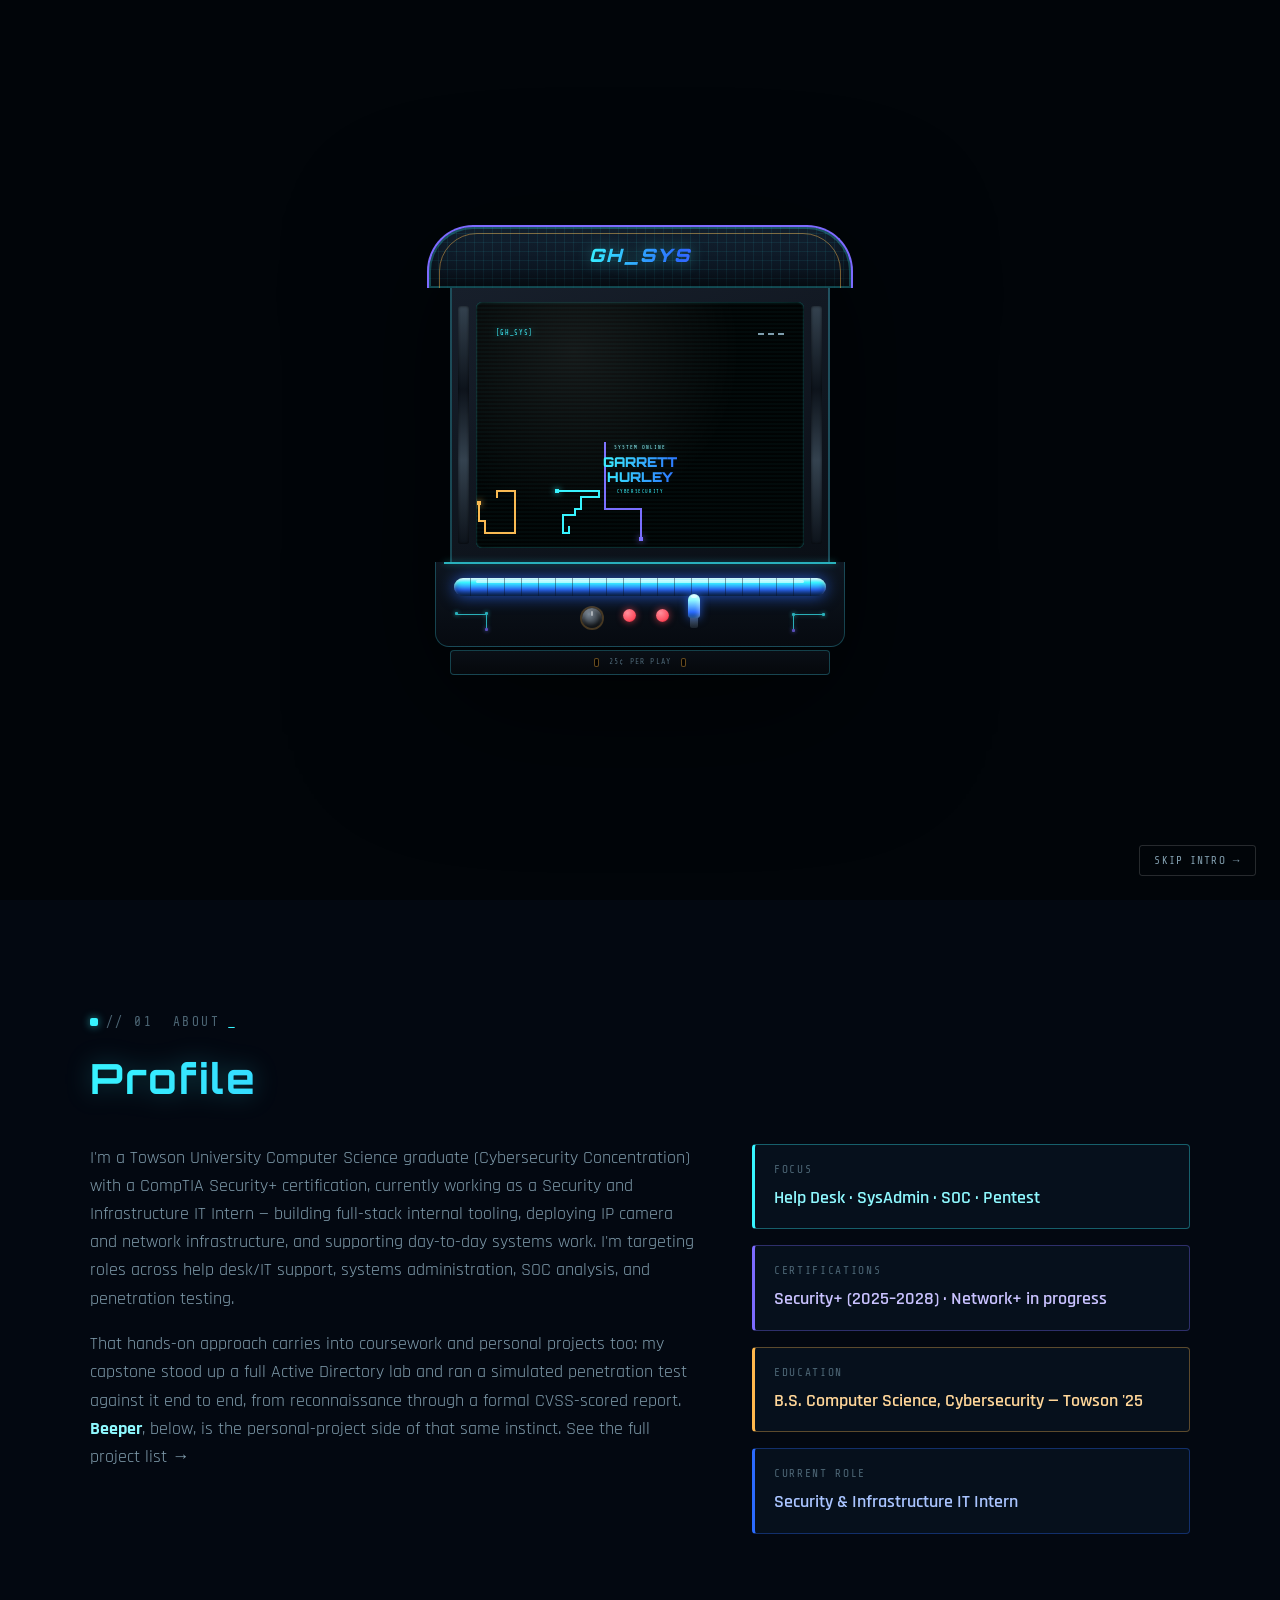
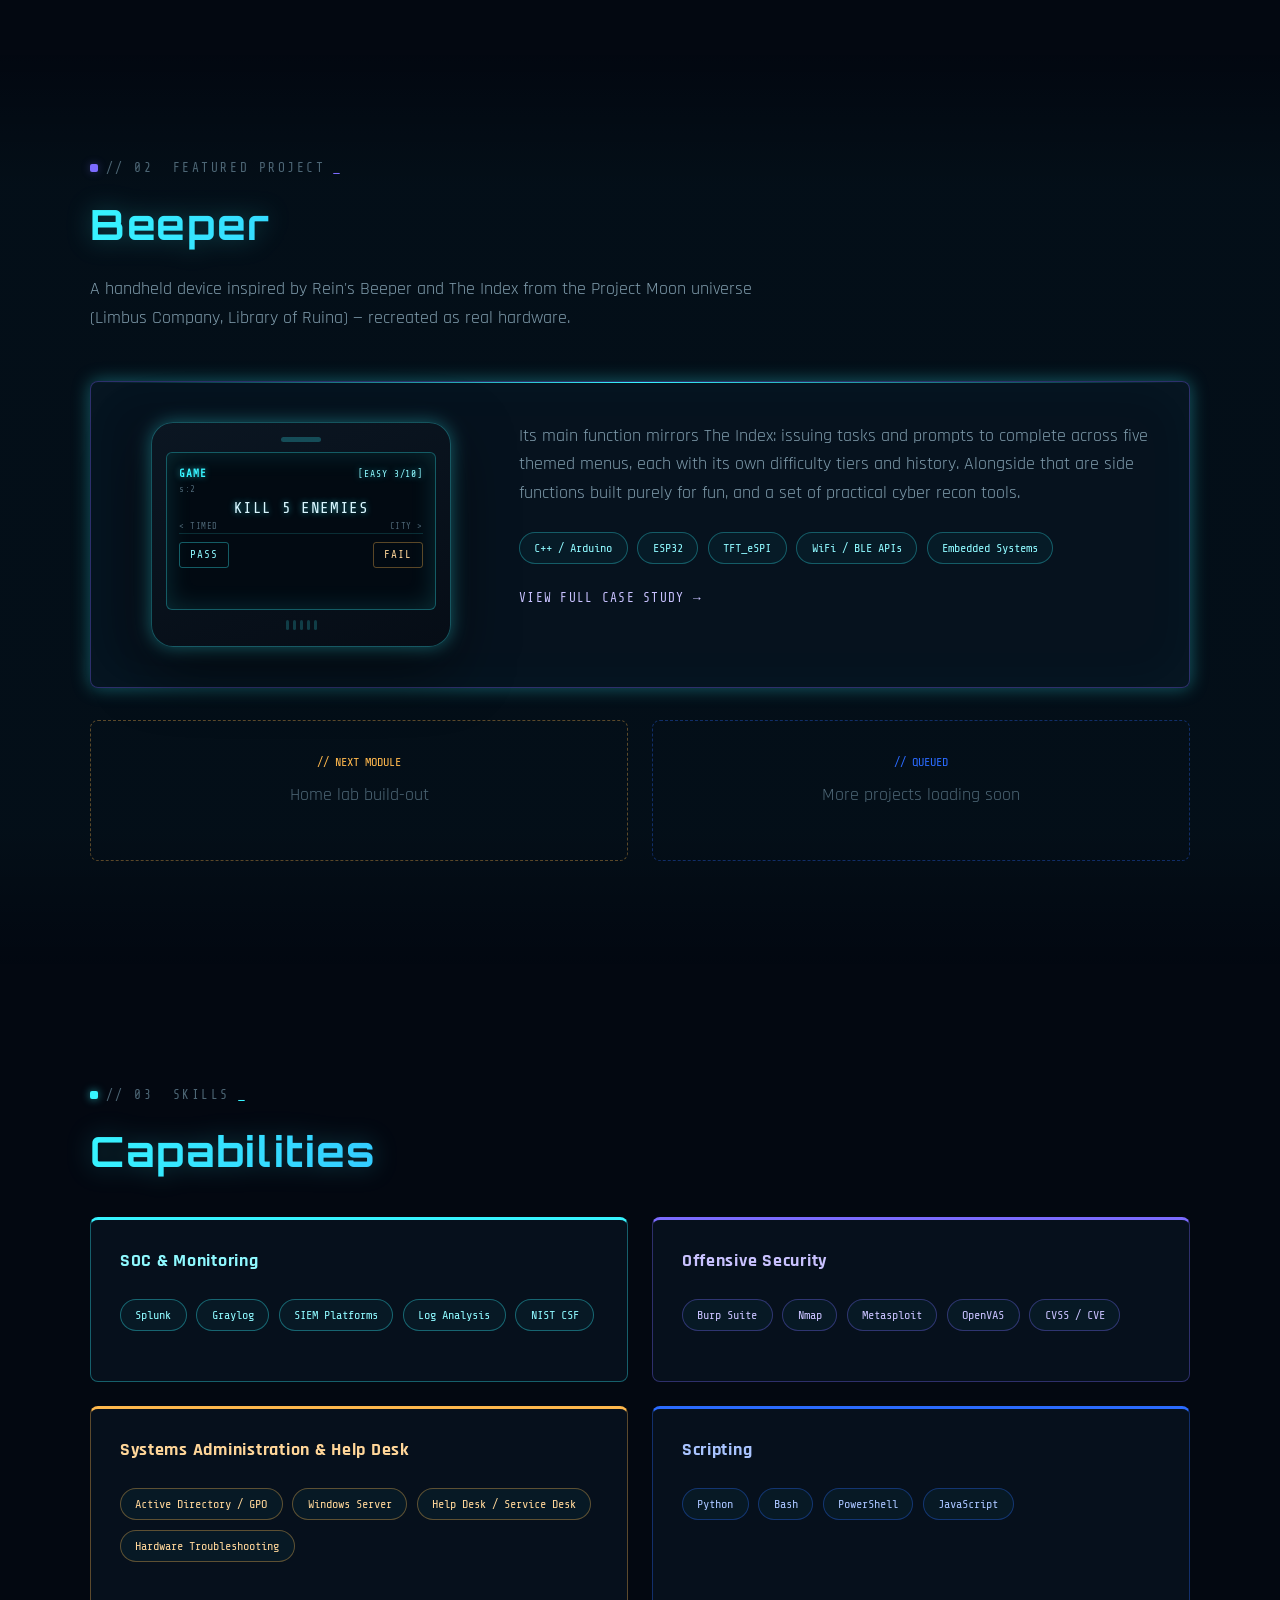
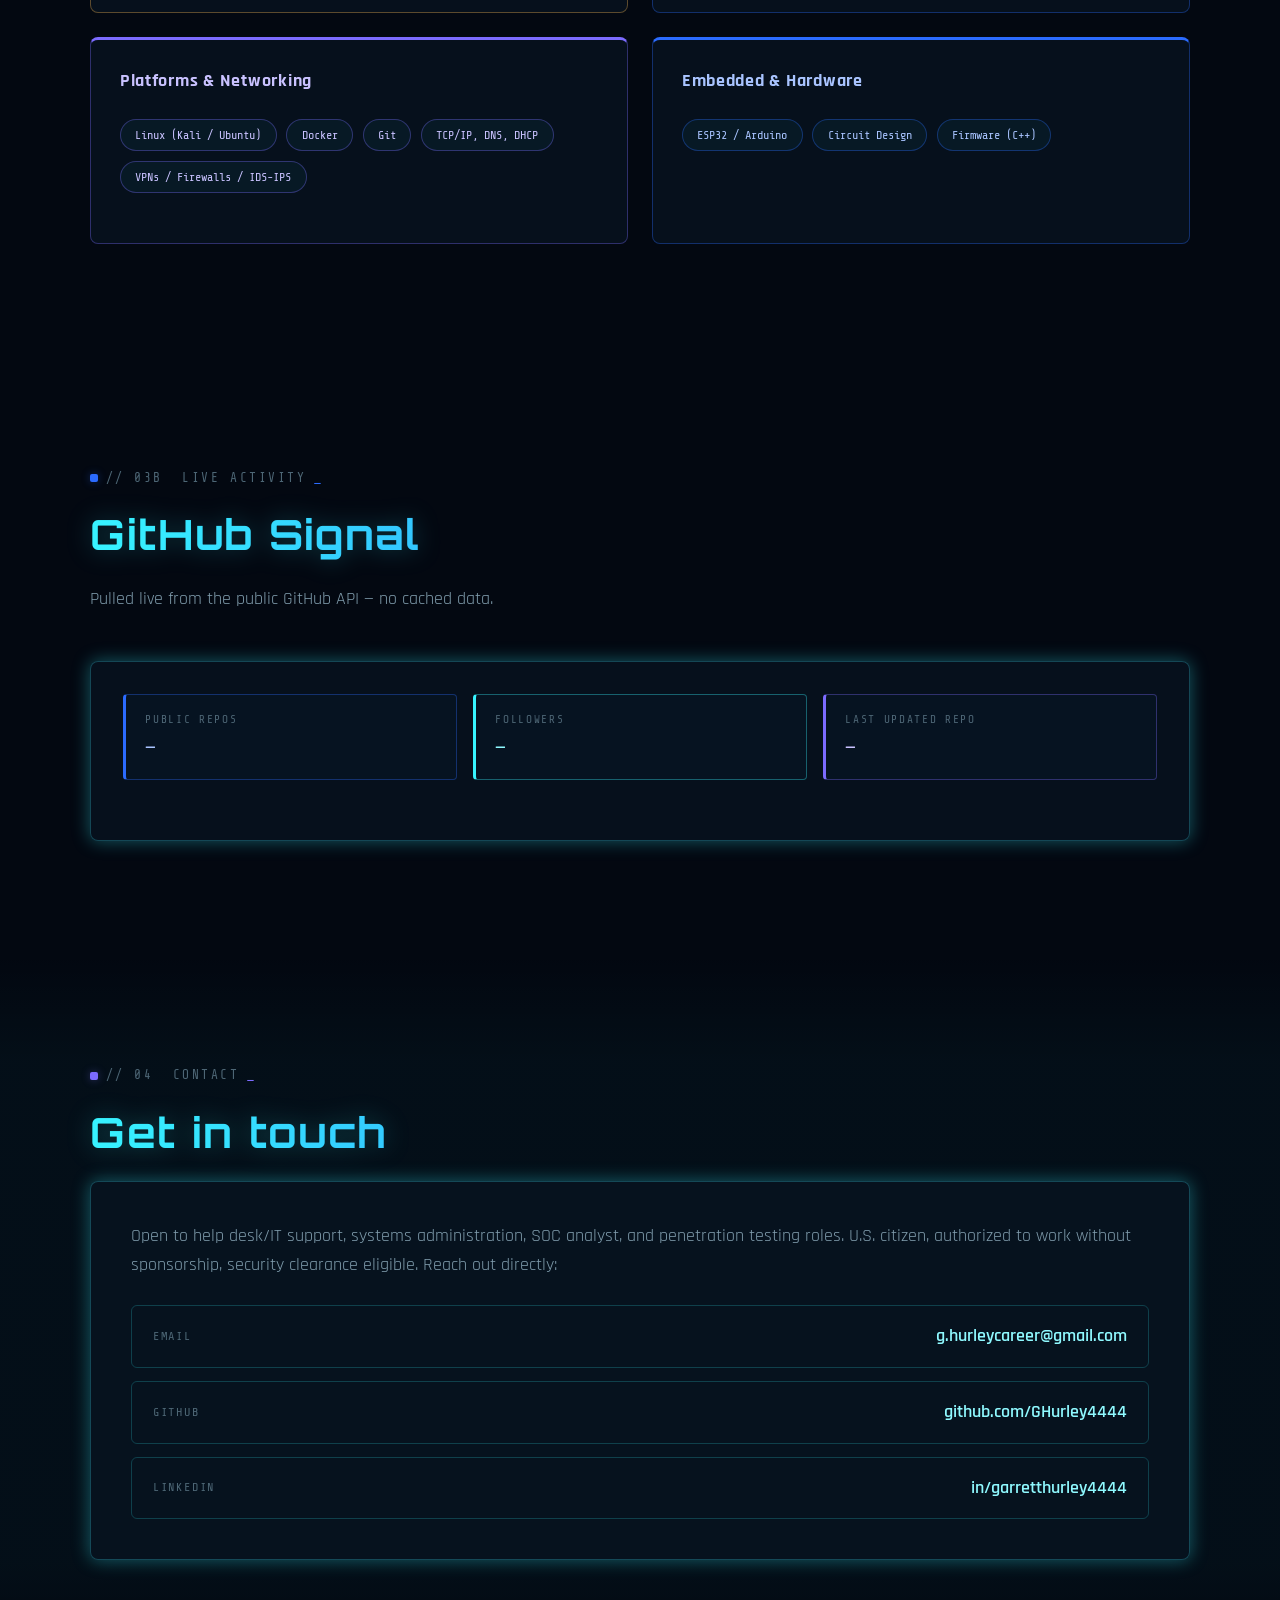
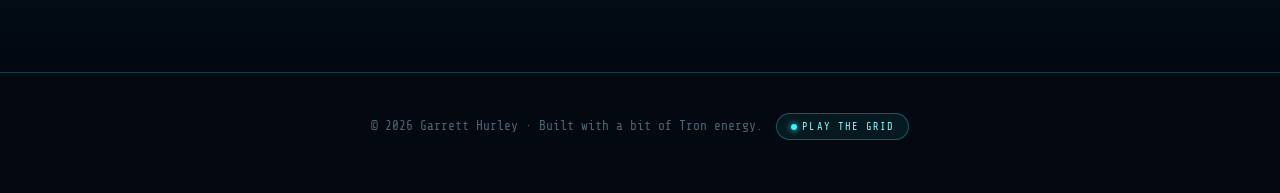
==== commit 04965957: "Fix Beeper prescript text overflow; harden GitHub Signal panel Long prescript strings ('DEFEAT THE F" ====
--- a/index.html
+++ b/index.html
@@ -234,7 +234,7 @@
           <div class="stat-block accent-cyan"><span class="stat-label">FOLLOWERS</span><span class="stat-value" id="ghFollowers">&mdash;</span></div>
           <div class="stat-block accent-violet"><span class="stat-label">LAST UPDATED REPO</span><span class="stat-value" id="ghLastRepo">&mdash;</span></div>
         </div>
-        <img class="github-chart" src="https://ghchart.rshah.org/37f4ff/GHurley4444" alt="Garrett Hurley's GitHub contribution chart" loading="lazy">
+        <img class="github-chart" src="https://ghchart.rshah.org/37f4ff/GHurley4444" alt="Garrett Hurley's GitHub contribution chart" loading="lazy" onerror="this.style.display='none';">
       </div>
     </div>
   </section>
--- a/style.css
+++ b/style.css
@@ -844,17 +844,19 @@
   content: '';
   position: absolute;
   left: 0; bottom: 0;
-  width: 0;
+  width: 100%;
   height: 1px;
   background: var(--cyan);
   box-shadow: var(--glow-sm);
-  transition: width 0.3s ease;
+  transform: scaleX(0);
+  transform-origin: left;
+  transition: transform 0.3s ease;
 }
 
 .main-nav a:hover,
 .main-nav a.active { color: var(--cyan); }
 .main-nav a:hover::after,
-.main-nav a.active::after { width: 100%; }
+.main-nav a.active::after { transform: scaleX(1); }
 
 .nav-toggle {
   display: none;
@@ -1154,12 +1156,16 @@
   width: 40%;
   height: 100%;
   background: linear-gradient(120deg, transparent, rgba(255, 255, 255, 0.3), transparent);
-  transform: skewX(-20deg);
-  transition: left 0.6s ease;
+  /* Sweeps via transform instead of animating left -- compositor-only,
+     same visual travel distance (this 40%-wide box needs to cover 190%
+     of the button's width, i.e. 475% of its own width, to land exactly
+     where the old left: 130% did). */
+  transform: skewX(-20deg) translateX(0%);
+  transition: transform 0.6s ease;
   pointer-events: none;
 }
 
-.btn:hover::after { left: 130%; }
+.btn:hover::after { transform: skewX(-20deg) translateX(475%); }
 
 .btn-primary {
   background: linear-gradient(180deg, rgba(55, 244, 255, 0.18), rgba(55, 244, 255, 0.05));
@@ -1252,35 +1258,6 @@
   color: transparent;
   filter: drop-shadow(0 0 12px rgba(55, 244, 255, 0.25));
   animation: heroGradient 9s ease-in-out infinite;
-}
-
-/* Crosshair-in-a-ring reticle, the Tron-flyer motif already used on the
-   arcade panel's decal marks, reused here as a recurring accent next to
-   every major heading. A single pseudo-element: two thin bars plus a
-   radial-gradient ring, layered in one background shorthand instead of
-   needing extra DOM nodes -- so it applies uniformly across every page
-   without touching each heading's markup. Picks up whatever --accent
-   color is active on the containing .accent-* block (falls back to
-   cyan), the same variable .section-kicker's dot already uses. */
-.section-title::before,
-.case-section h2::before,
-.page-title::before {
-  content: '';
-  display: inline-block;
-  width: 22px; height: 22px;
-  margin-right: 10px;
-  vertical-align: -4px;
-  background:
-    linear-gradient(var(--accent, var(--cyan)), var(--accent, var(--cyan))) center / 100% 1.5px no-repeat,
-    linear-gradient(var(--accent, var(--cyan)), var(--accent, var(--cyan))) center / 1.5px 100% no-repeat,
-    radial-gradient(circle, transparent 6.5px, var(--accent, var(--cyan)) 7px, var(--accent, var(--cyan)) 8px, transparent 8.5px);
-  filter: drop-shadow(0 0 4px var(--accent-glow, rgba(55, 244, 255, 0.5)));
-  opacity: 0.85;
-}
-.page-title::before {
-  width: 32px; height: 32px;
-  margin-right: 14px;
-  vertical-align: -6px;
 }
 
 .section-lede {
@@ -1450,6 +1427,7 @@
 
 .device {
   width: 300px;
+  max-width: 100%;
   aspect-ratio: 4 / 3;
   background: linear-gradient(160deg, #0b1622, #060d16);
   border: 1px solid rgba(55, 244, 255, 0.3);
@@ -1497,6 +1475,7 @@
    word-wrapped task string (middle), swipe hints to the prev/next category
    carousel entry (bottom edges), and PASS/FAIL labels (bottom). */
 .prescript-header {
+  flex-shrink: 0;
   display: flex;
   align-items: baseline;
   justify-content: space-between;
@@ -1517,6 +1496,7 @@
 }
 
 .prescript-streak {
+  flex-shrink: 0;
   font-family: var(--font-mono);
   font-size: 0.58rem;
   letter-spacing: 0.08em;
@@ -1525,19 +1505,29 @@
 
 .prescript-text {
   flex: 1;
+  min-height: 0;
   display: flex;
   align-items: center;
   justify-content: center;
   text-align: center;
+  overflow: hidden;
   font-family: var(--font-mono);
   font-size: 1rem;
-  line-height: 1.5;
+  line-height: 1.4;
   letter-spacing: 0.04em;
   color: var(--text);
   text-shadow: var(--glow-sm);
 }
 
+/* Long prescript strings step down in size so PASS/FAIL and the swipe
+   hints never get pushed out of the device screen. Bucket applied via JS
+   based on character count (see setupPrescriptDemo's render()). */
+.prescript-text.len-md { font-size: 0.85rem; }
+.prescript-text.len-lg { font-size: 0.72rem; }
+.prescript-text.len-xl { font-size: 0.6rem; line-height: 1.3; }
+
 .prescript-swipe {
+  flex-shrink: 0;
   display: flex;
   justify-content: space-between;
   font-family: var(--font-mono);
@@ -1547,6 +1537,7 @@
 }
 
 .prescript-actions {
+  flex-shrink: 0;
   display: flex;
   justify-content: space-between;
   border-top: 1px solid rgba(55, 244, 255, 0.15);
@@ -2325,6 +2316,9 @@
 .device-demo .prescript-diff { font-size: 0.78rem; }
 .device-demo .prescript-streak { font-size: 0.72rem; }
 .device-demo .prescript-text { font-size: 1.4rem; }
+.device-demo .prescript-text.len-md { font-size: 1.1rem; }
+.device-demo .prescript-text.len-lg { font-size: 0.9rem; }
+.device-demo .prescript-text.len-xl { font-size: 0.74rem; line-height: 1.3; }
 .device-demo .prescript-swipe button { font-size: 0.7rem; }
 .device-demo .prescript-actions button { font-size: 0.85rem; padding: 6px 16px; }
 
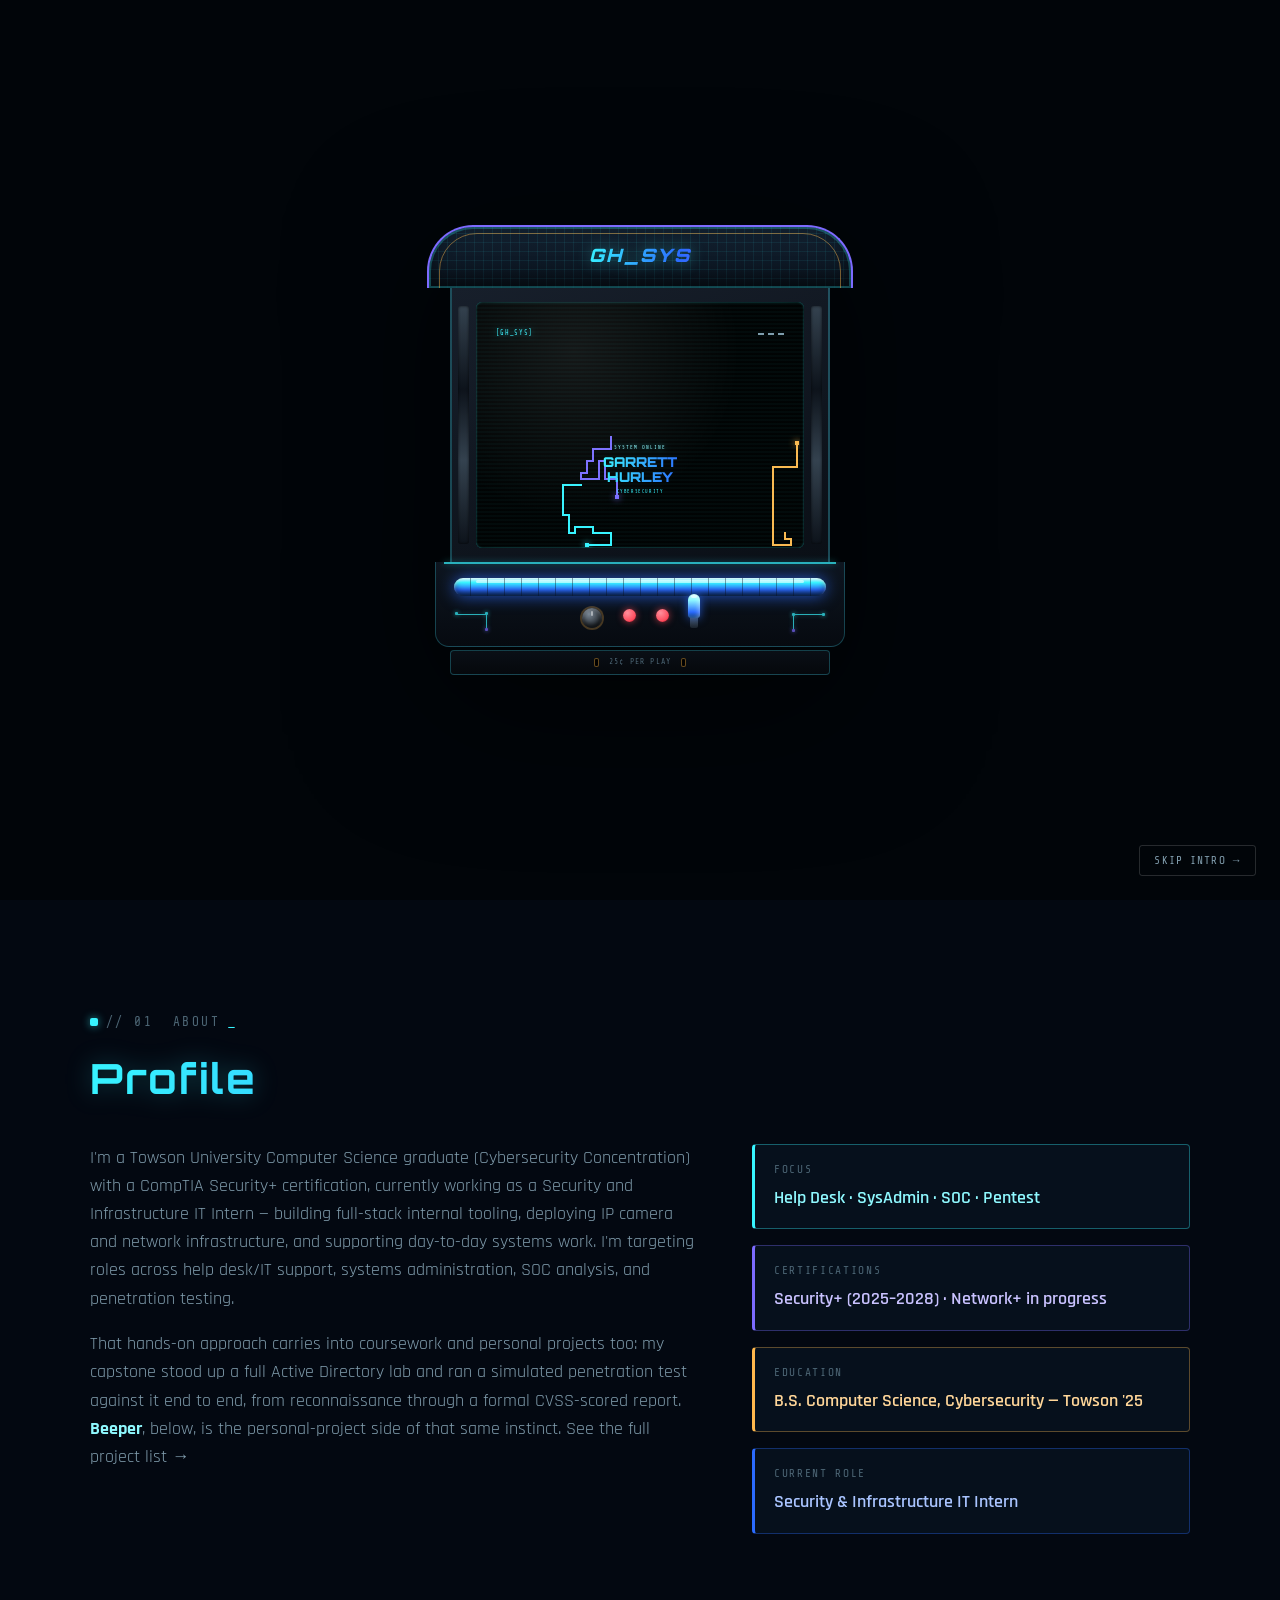
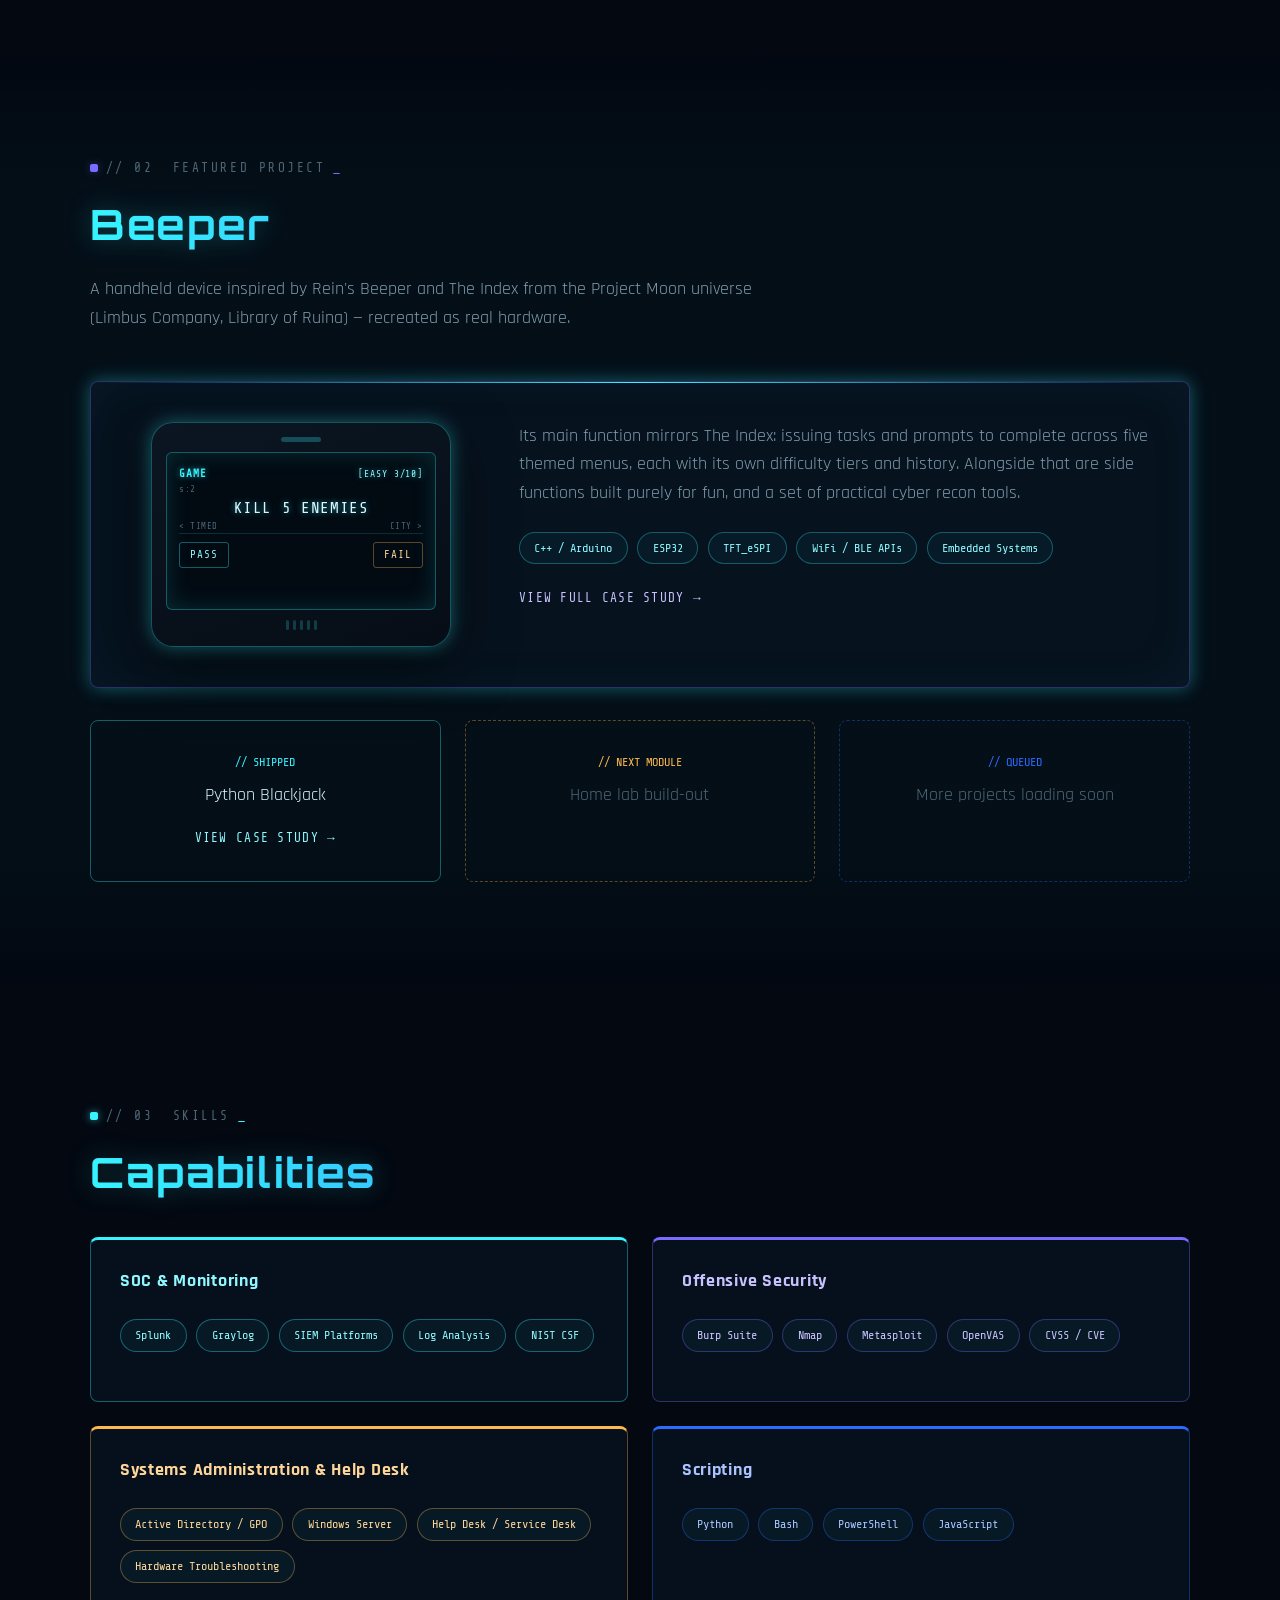
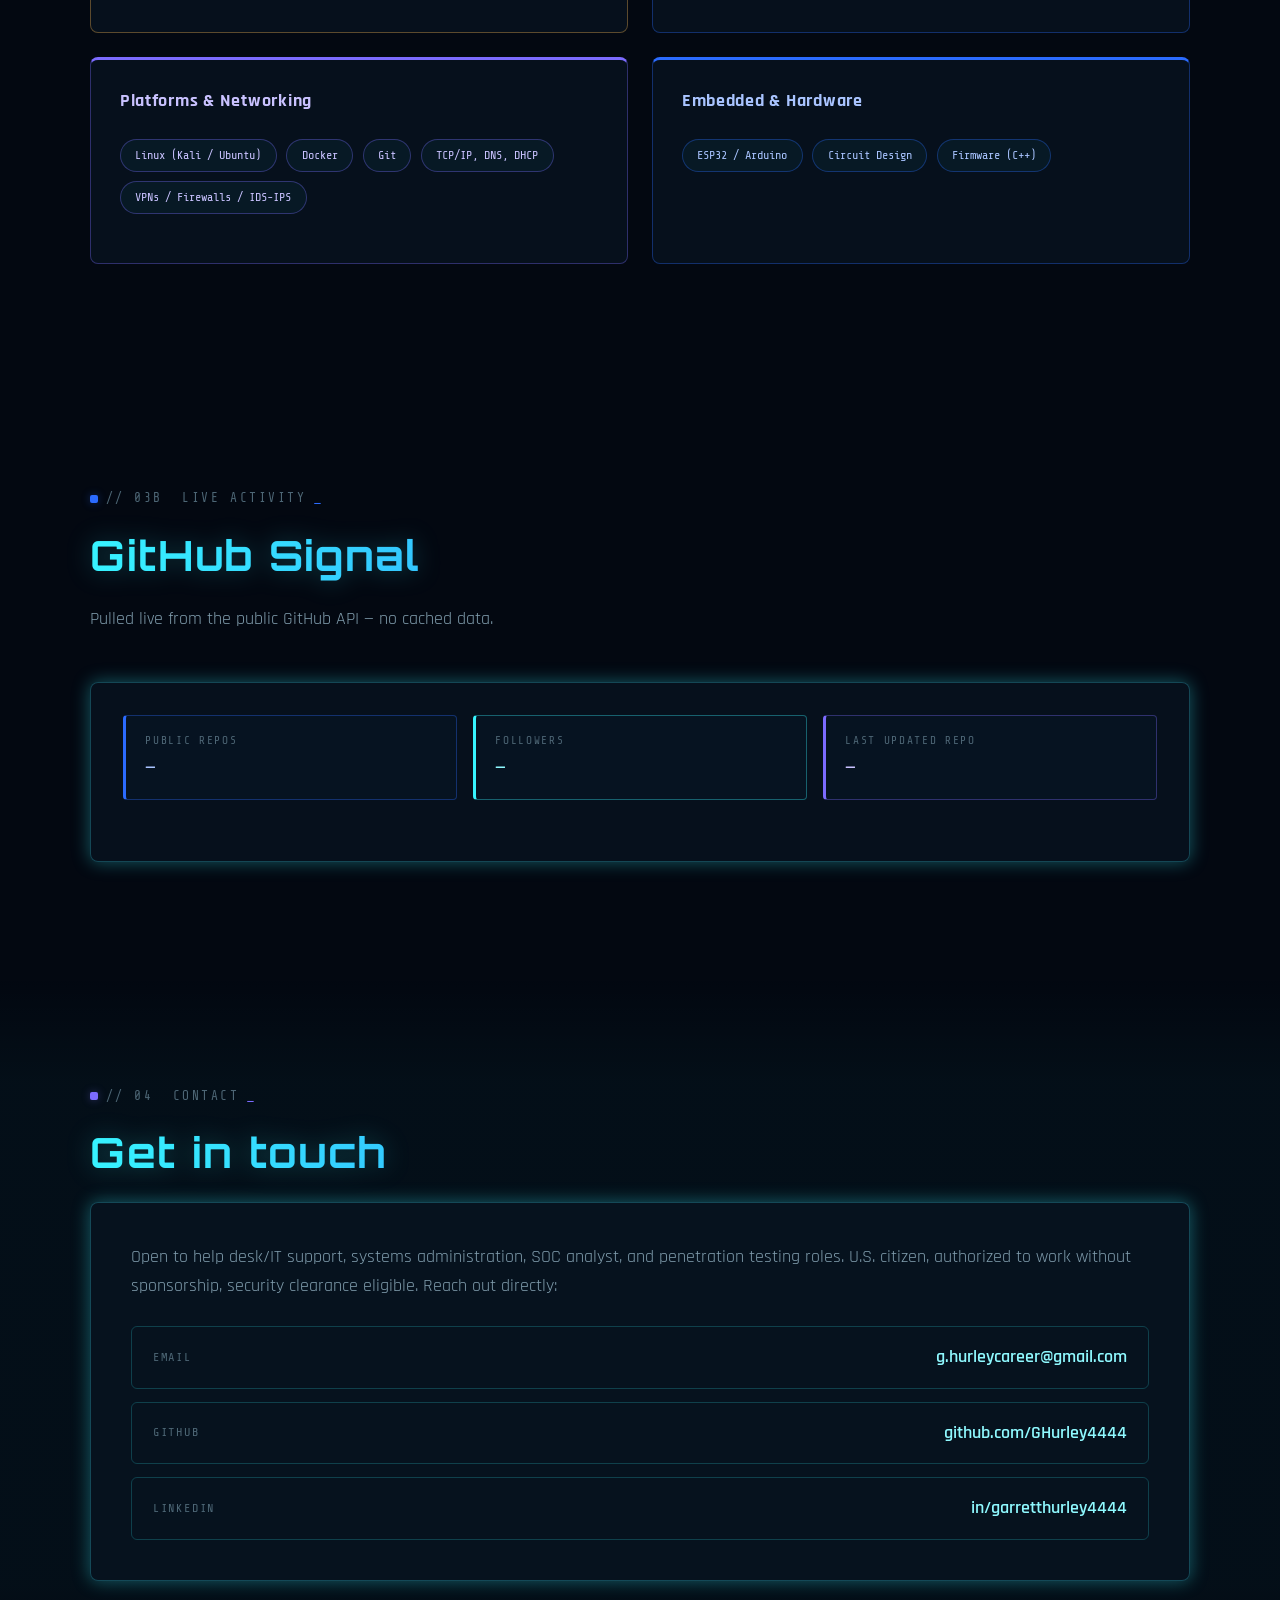
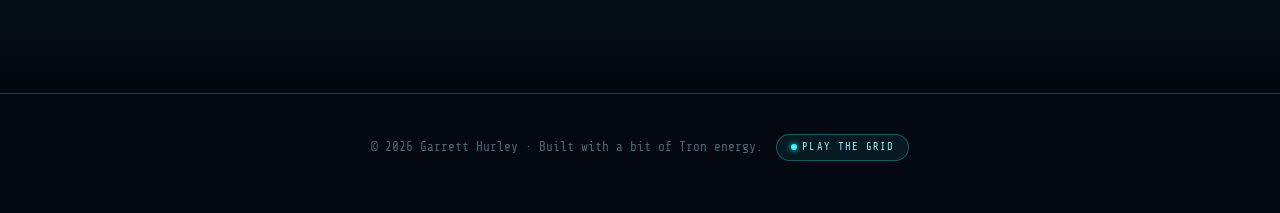
==== commit 65b018e6: "Add Python Blackjack case study with playable in-browser demo Showcases the terminal blackjack engin" ====
--- a/index.html
+++ b/index.html
@@ -177,7 +177,12 @@
         </div>
       </a>
 
-      <div class="more-projects reveal">
+      <div class="more-projects has-3 reveal">
+        <a href="project-blackjack.html" class="ghost-card ghost-card-live accent-cyan">
+          <span class="ghost-tag">// SHIPPED</span>
+          <p>Python Blackjack</p>
+          <span class="gallery-card-cta">VIEW CASE STUDY &rarr;</span>
+        </a>
         <div class="ghost-card accent-amber">
           <span class="ghost-tag">// NEXT MODULE</span>
           <p>Home lab build-out</p>
--- a/style.css
+++ b/style.css
@@ -2053,6 +2053,21 @@
 }
 .ghost-card:hover { border-color: var(--accent-border-strong, rgba(55, 244, 255, 0.4)); }
 
+.more-projects.has-3 { grid-template-columns: repeat(3, 1fr); }
+
+.ghost-card-live {
+  border-style: solid;
+  color: var(--text-dim);
+  cursor: pointer;
+  transition: border-color 0.3s ease, box-shadow 0.3s ease, transform 0.3s ease;
+}
+.ghost-card-live p { color: var(--text); }
+.ghost-card-live:hover {
+  box-shadow: 0 0 18px var(--accent-glow, rgba(55, 244, 255, 0.35));
+  transform: translateY(-3px);
+}
+.ghost-card-live .gallery-card-cta { display: block; margin-top: 0.8rem; }
+
 .ghost-tag {
   display: block;
   font-family: var(--font-mono);
@@ -2346,6 +2361,97 @@
 .device-demo .lyrics-text { font-size: 0.72rem; }
 .device-demo .lyrics-song-title { font-size: 0.75rem; }
 
+/* ===================== Blackjack demo (project-blackjack.html) ===================== */
+.bj-table {
+  width: 420px;
+  max-width: 100%;
+  border: 1px solid var(--border);
+  background: var(--panel);
+  border-radius: 10px;
+  padding: 1.6rem;
+  box-shadow: var(--glow-md);
+  display: flex;
+  flex-direction: column;
+  gap: 1.2rem;
+}
+
+.bj-row { display: flex; flex-direction: column; gap: 0.6rem; }
+
+.bj-row-label {
+  font-family: var(--font-mono);
+  font-size: 0.72rem;
+  letter-spacing: 0.12em;
+  color: var(--text-dim);
+}
+
+.bj-sum { color: var(--cyan-soft); margin-left: 0.5em; }
+
+.bj-hand { display: flex; flex-wrap: wrap; gap: 0.5rem; min-height: 74px; }
+
+.bj-card {
+  width: 46px;
+  height: 66px;
+  border-radius: 6px;
+  border: 1px solid var(--border-strong);
+  background: var(--panel-solid);
+  display: flex;
+  flex-direction: column;
+  align-items: center;
+  justify-content: center;
+  font-family: var(--font-mono);
+  line-height: 1.1;
+  animation: bjDeal 0.25s ease;
+}
+
+.bj-card-rank { font-size: 1.05rem; font-weight: 700; }
+.bj-card-suit { font-size: 0.95rem; }
+
+.bj-card-black { color: var(--cyan-soft); box-shadow: 0 0 10px rgba(55, 244, 255, 0.2); }
+.bj-card-red { color: var(--amber-soft); box-shadow: 0 0 10px rgba(255, 184, 77, 0.2); }
+
+.bj-card-back {
+  color: var(--text-dimmer);
+  font-size: 1.3rem;
+  border-style: dashed;
+}
+
+@keyframes bjDeal {
+  from { opacity: 0; transform: translateY(-10px); }
+  to { opacity: 1; transform: translateY(0); }
+}
+
+.bj-status {
+  text-align: center;
+  font-family: var(--font-mono);
+  font-size: 0.85rem;
+  letter-spacing: 0.08em;
+  color: var(--violet-soft);
+  border-top: 1px solid var(--border);
+  border-bottom: 1px solid var(--border);
+  padding: 0.6rem 0;
+}
+
+.bj-controls { display: flex; flex-direction: column; gap: 0.8rem; }
+
+.bj-chip-row, .bj-play-row {
+  display: flex;
+  align-items: center;
+  justify-content: center;
+  flex-wrap: wrap;
+  gap: 0.7rem;
+}
+
+.bj-chip-row.hidden, .bj-play-row.hidden { display: none; }
+
+.bj-chips, .bj-bet-readout {
+  font-family: var(--font-mono);
+  font-size: 0.75rem;
+  letter-spacing: 0.06em;
+  color: var(--text-dim);
+}
+
+.bj-chips span, .bj-bet-readout span { color: var(--cyan-soft); }
+
 .back-link {
   display: inline-flex;
   align-items: center;
@@ -2391,6 +2497,7 @@
   .feature-grid { grid-template-columns: 1fr; }
   .skills-grid { grid-template-columns: 1fr; }
   .more-projects { grid-template-columns: 1fr; }
+  .more-projects.has-3 { grid-template-columns: 1fr; }
   .case-grid { grid-template-columns: 1fr; }
 }
 
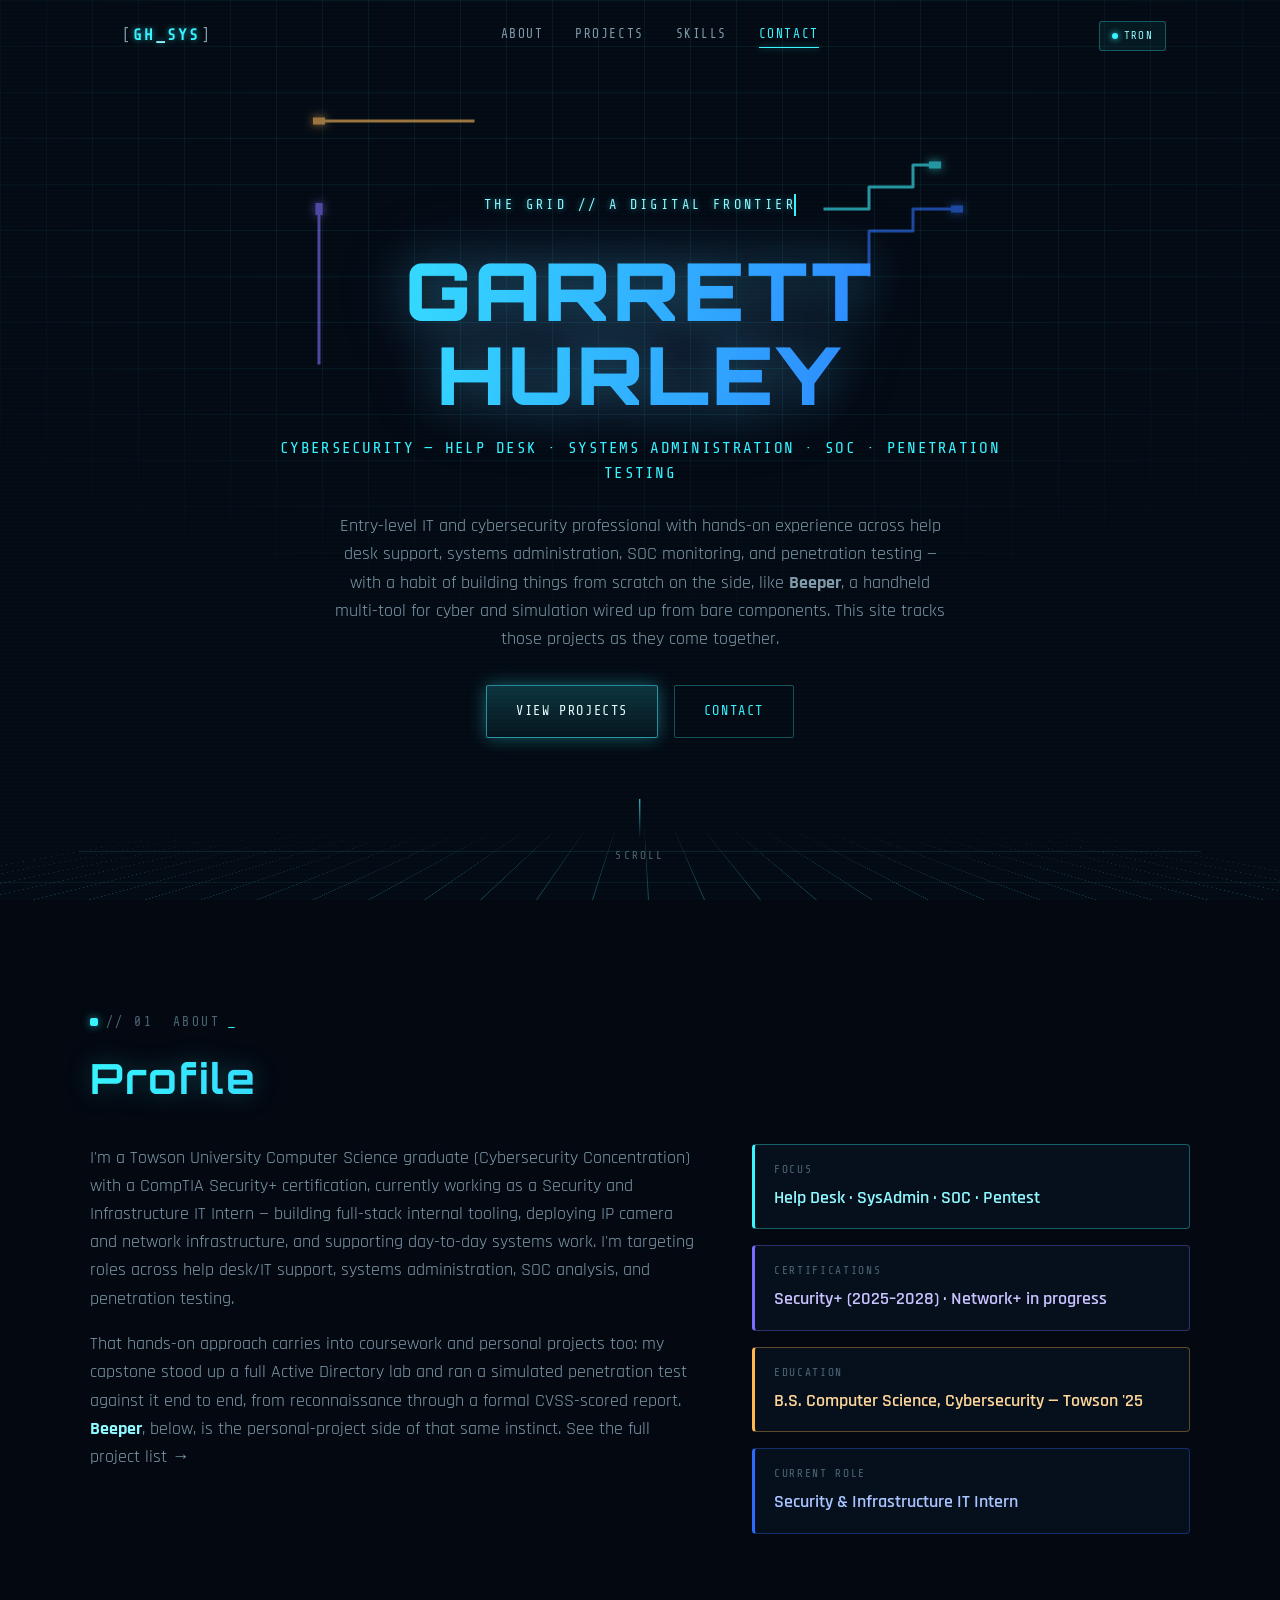
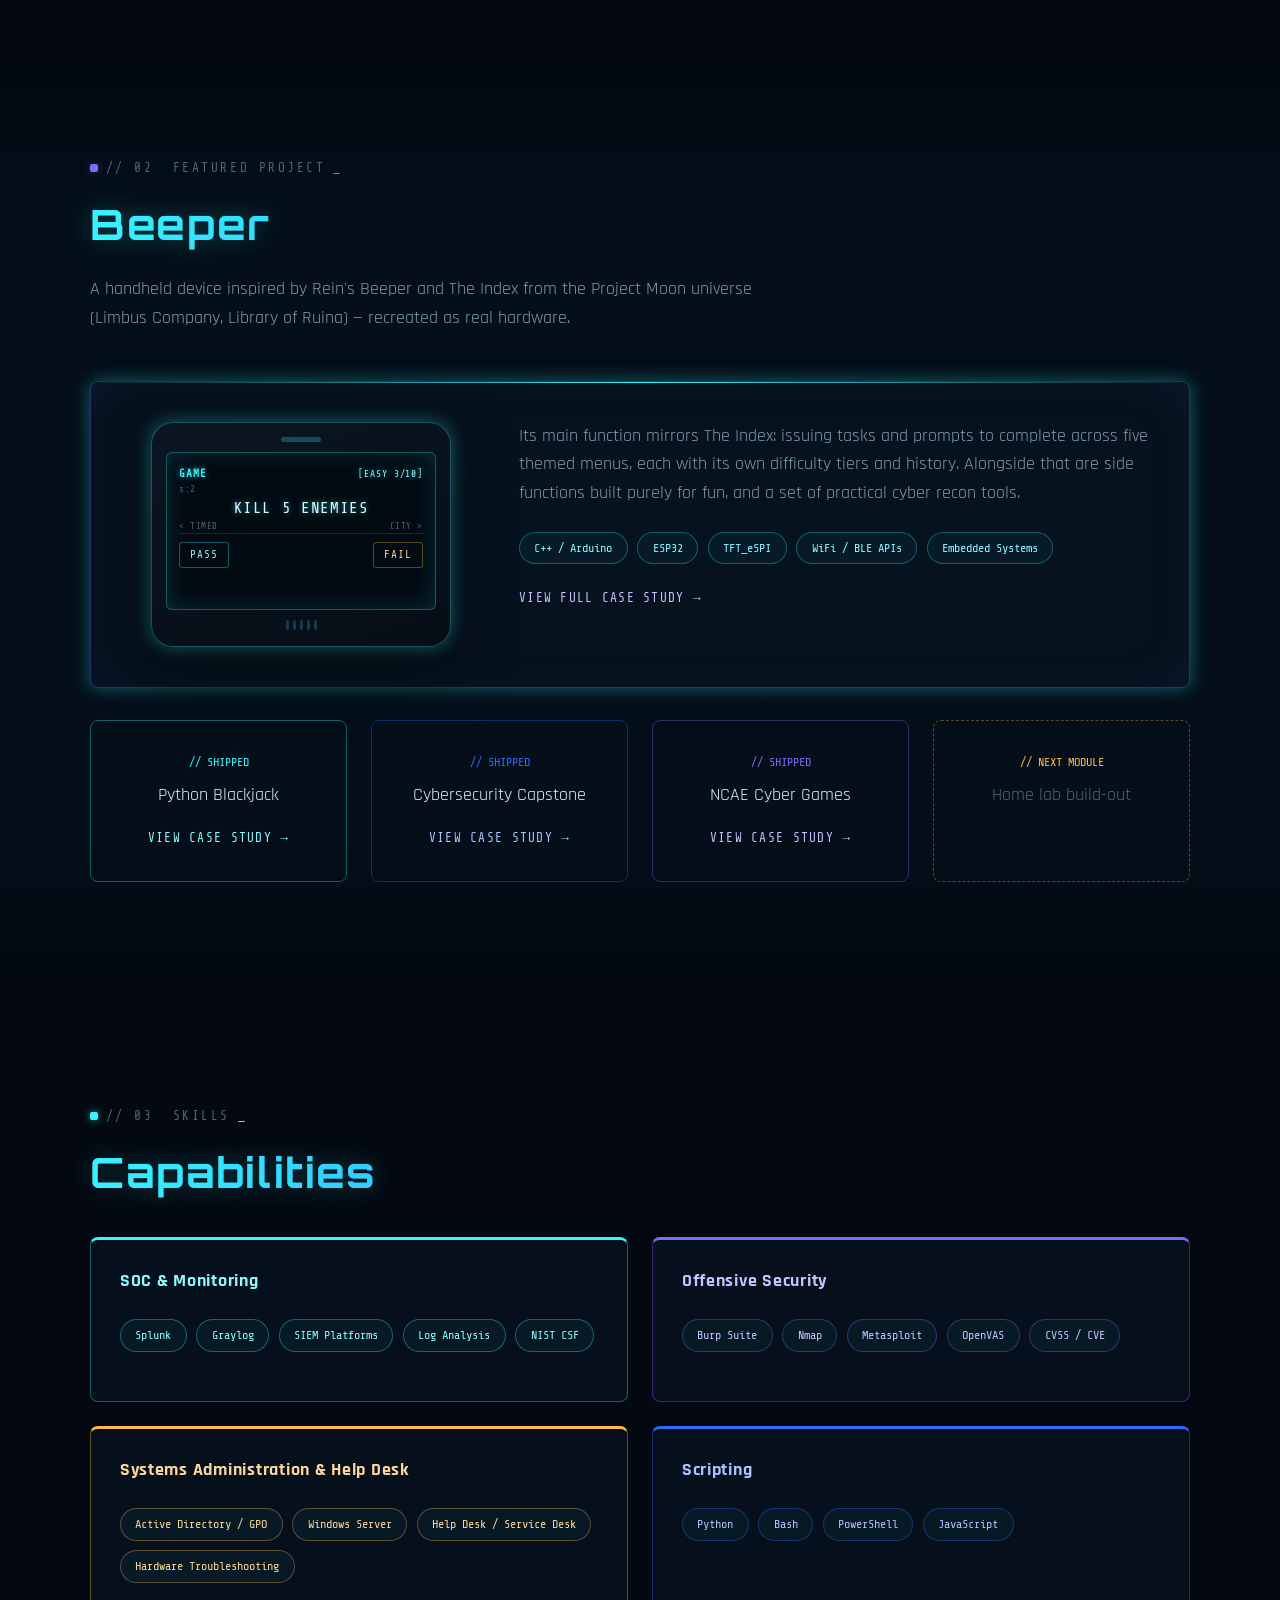
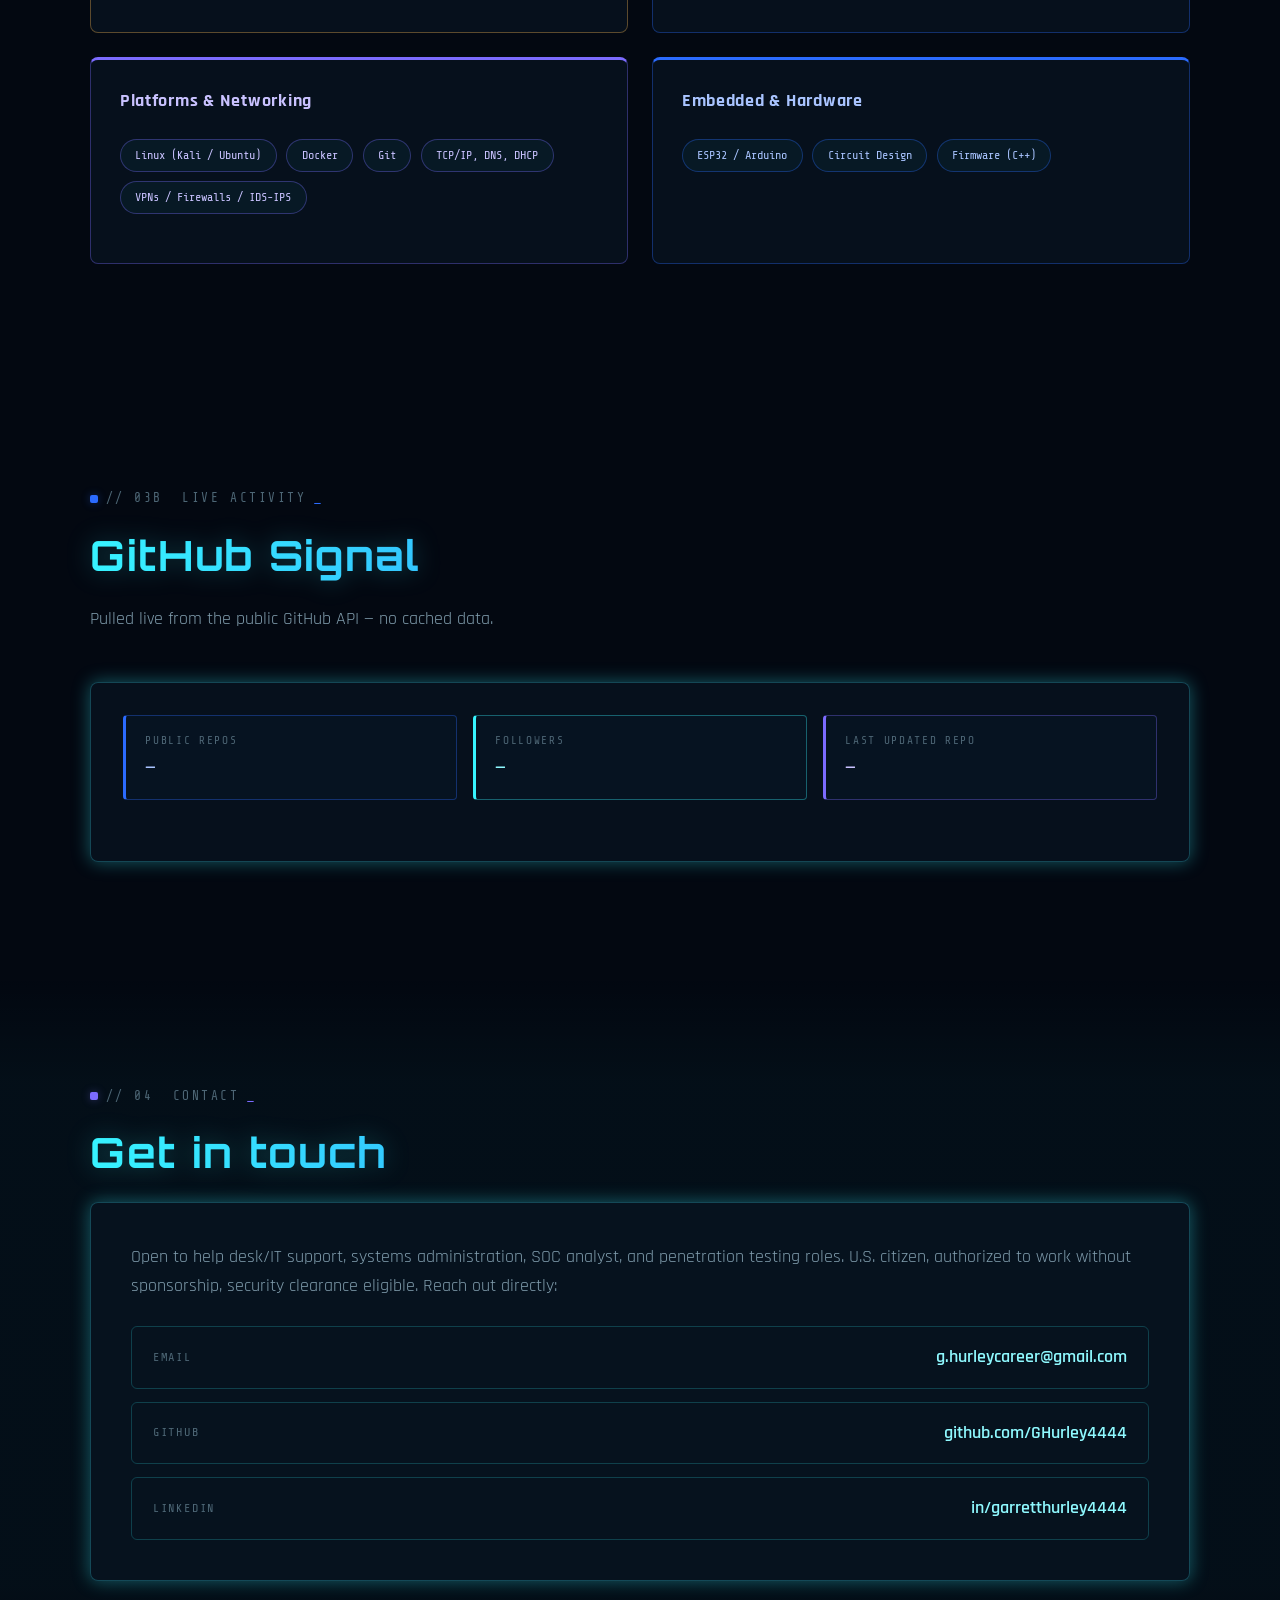
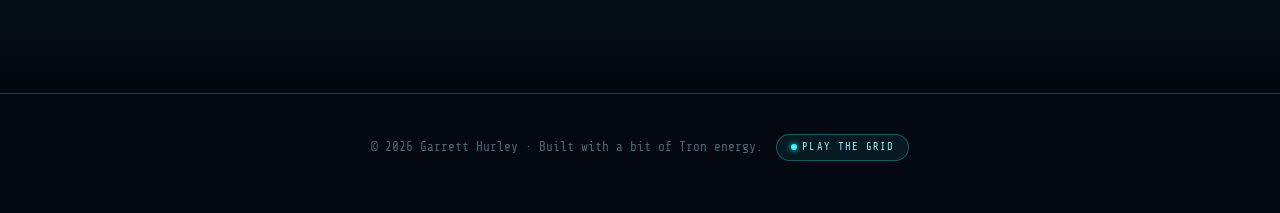
==== commit c41089df: "Scaffold Capstone and NCAE Cyber Games case studies Two new project pages, matching the existing cas" ====
--- a/index.html
+++ b/index.html
@@ -177,19 +177,25 @@
         </div>
       </a>
 
-      <div class="more-projects has-3 reveal">
+      <div class="more-projects has-4 reveal">
         <a href="project-blackjack.html" class="ghost-card ghost-card-live accent-cyan">
           <span class="ghost-tag">// SHIPPED</span>
           <p>Python Blackjack</p>
           <span class="gallery-card-cta">VIEW CASE STUDY &rarr;</span>
         </a>
+        <a href="project-capstone.html" class="ghost-card ghost-card-live accent-blue">
+          <span class="ghost-tag">// SHIPPED</span>
+          <p>Cybersecurity Capstone</p>
+          <span class="gallery-card-cta">VIEW CASE STUDY &rarr;</span>
+        </a>
+        <a href="project-ncae.html" class="ghost-card ghost-card-live accent-violet">
+          <span class="ghost-tag">// SHIPPED</span>
+          <p>NCAE Cyber Games</p>
+          <span class="gallery-card-cta">VIEW CASE STUDY &rarr;</span>
+        </a>
         <div class="ghost-card accent-amber">
           <span class="ghost-tag">// NEXT MODULE</span>
           <p>Home lab build-out</p>
-        </div>
-        <div class="ghost-card accent-blue">
-          <span class="ghost-tag">// QUEUED</span>
-          <p>More projects loading soon</p>
         </div>
       </div>
     </div>
--- a/style.css
+++ b/style.css
@@ -2054,6 +2054,7 @@
 .ghost-card:hover { border-color: var(--accent-border-strong, rgba(55, 244, 255, 0.4)); }
 
 .more-projects.has-3 { grid-template-columns: repeat(3, 1fr); }
+.more-projects.has-4 { grid-template-columns: repeat(4, 1fr); }
 
 .ghost-card-live {
   border-style: solid;
@@ -2452,6 +2453,29 @@
 
 .bj-chips span, .bj-bet-readout span { color: var(--cyan-soft); }
 
+.bj-hands { display: flex; gap: 0.8rem; }
+
+.bj-hand-block {
+  flex: 1;
+  min-width: 0;
+  display: flex;
+  flex-direction: column;
+  gap: 0.5rem;
+  border-radius: 6px;
+  padding: 0.4rem;
+  border: 1px solid transparent;
+  transition: border-color 0.2s ease, box-shadow 0.2s ease;
+}
+
+.bj-hand-block.active {
+  border-color: var(--accent-border-strong, var(--border-strong));
+  box-shadow: 0 0 12px var(--accent-glow, rgba(124, 107, 255, 0.3));
+}
+
+.bj-hand-block.hidden { display: none; }
+
+.bj-hand-block .bj-hand { min-height: 60px; }
+
 .back-link {
   display: inline-flex;
   align-items: center;
@@ -2480,14 +2504,33 @@
 }
 .spec-list strong { color: var(--accent-soft, var(--cyan-soft)); display: block; font-size: 0.75rem; letter-spacing: 0.1em; font-family: var(--font-mono); margin-bottom: 0.3rem; }
 
+/* Scaffolding marker for case-study sections still waiting on real
+   specifics (screenshots, exact findings, scores) -- clearly a draft
+   note, never mistaken for finished copy. Safe to leave in while a page
+   is being filled out; each one should be removed once real content
+   replaces it. */
+.case-todo {
+  margin: 1.2rem 0;
+  padding: 0.9rem 1.1rem;
+  border: 1px dashed rgba(255, 184, 77, 0.5);
+  border-radius: 6px;
+  background: rgba(255, 184, 77, 0.06);
+  font-family: var(--font-mono);
+  font-size: 0.82rem;
+  line-height: 1.6;
+  color: var(--amber-soft);
+  max-width: 780px;
+}
+.case-todo strong { letter-spacing: 0.08em; }
+
 /* Staggered scroll-reveal — cascades grid children in one after another
    instead of all fading in at once, like a terminal listing items. */
 .skills-grid > *:nth-child(1), .feature-grid > *:nth-child(1), .gallery-grid > *:nth-child(1), .more-projects > *:nth-child(1) { transition-delay: 0s; }
 .skills-grid > *:nth-child(2), .feature-grid > *:nth-child(2), .gallery-grid > *:nth-child(2), .more-projects > *:nth-child(2) { transition-delay: 0.08s; }
 .skills-grid > *:nth-child(3), .feature-grid > *:nth-child(3), .gallery-grid > *:nth-child(3), .more-projects > *:nth-child(3) { transition-delay: 0.16s; }
-.skills-grid > *:nth-child(4), .feature-grid > *:nth-child(4) { transition-delay: 0.24s; }
-.skills-grid > *:nth-child(5), .feature-grid > *:nth-child(5) { transition-delay: 0.32s; }
-.skills-grid > *:nth-child(6), .feature-grid > *:nth-child(6) { transition-delay: 0.4s; }
+.skills-grid > *:nth-child(4), .feature-grid > *:nth-child(4), .gallery-grid > *:nth-child(4), .more-projects > *:nth-child(4) { transition-delay: 0.24s; }
+.skills-grid > *:nth-child(5), .feature-grid > *:nth-child(5), .gallery-grid > *:nth-child(5) { transition-delay: 0.32s; }
+.skills-grid > *:nth-child(6), .feature-grid > *:nth-child(6), .gallery-grid > *:nth-child(6) { transition-delay: 0.4s; }
 
 /* ===================== Responsive ===================== */
 @media (max-width: 900px) {
@@ -2498,6 +2541,7 @@
   .skills-grid { grid-template-columns: 1fr; }
   .more-projects { grid-template-columns: 1fr; }
   .more-projects.has-3 { grid-template-columns: 1fr; }
+  .more-projects.has-4 { grid-template-columns: 1fr; }
   .case-grid { grid-template-columns: 1fr; }
 }
 
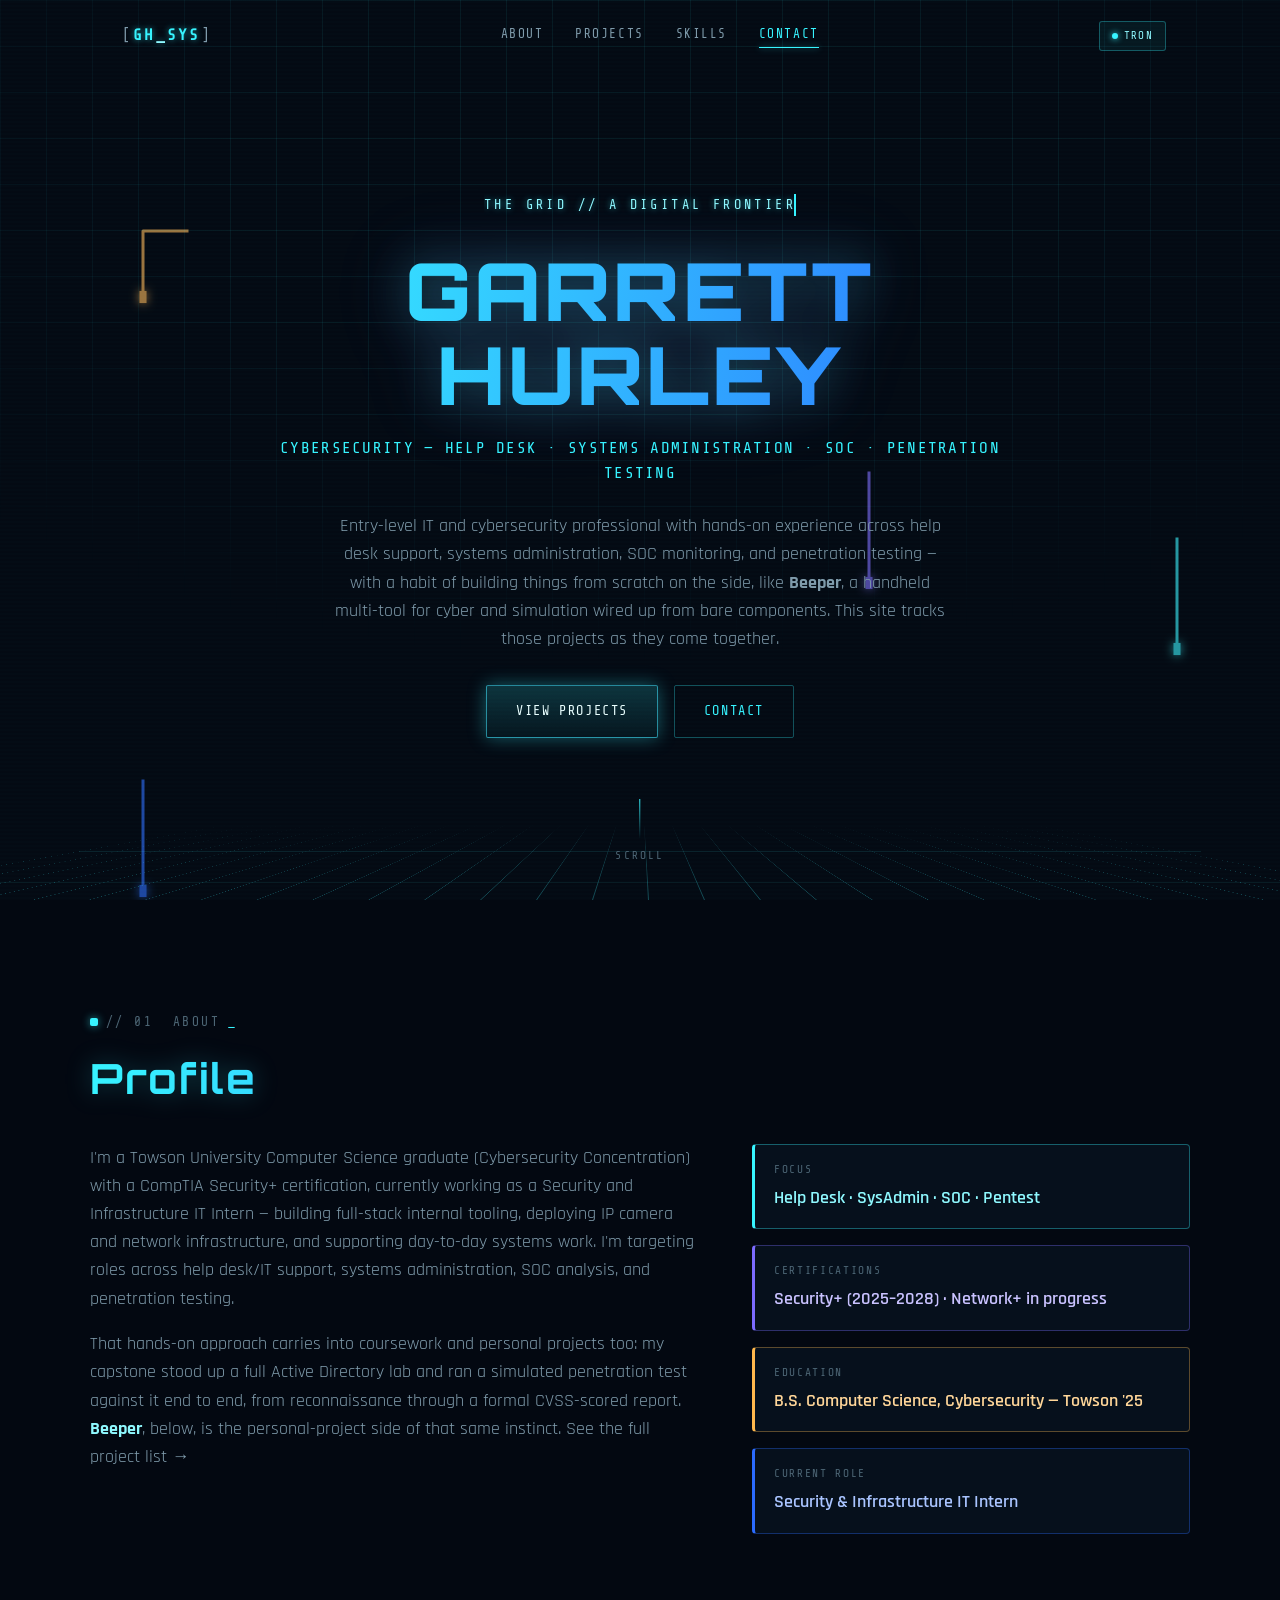
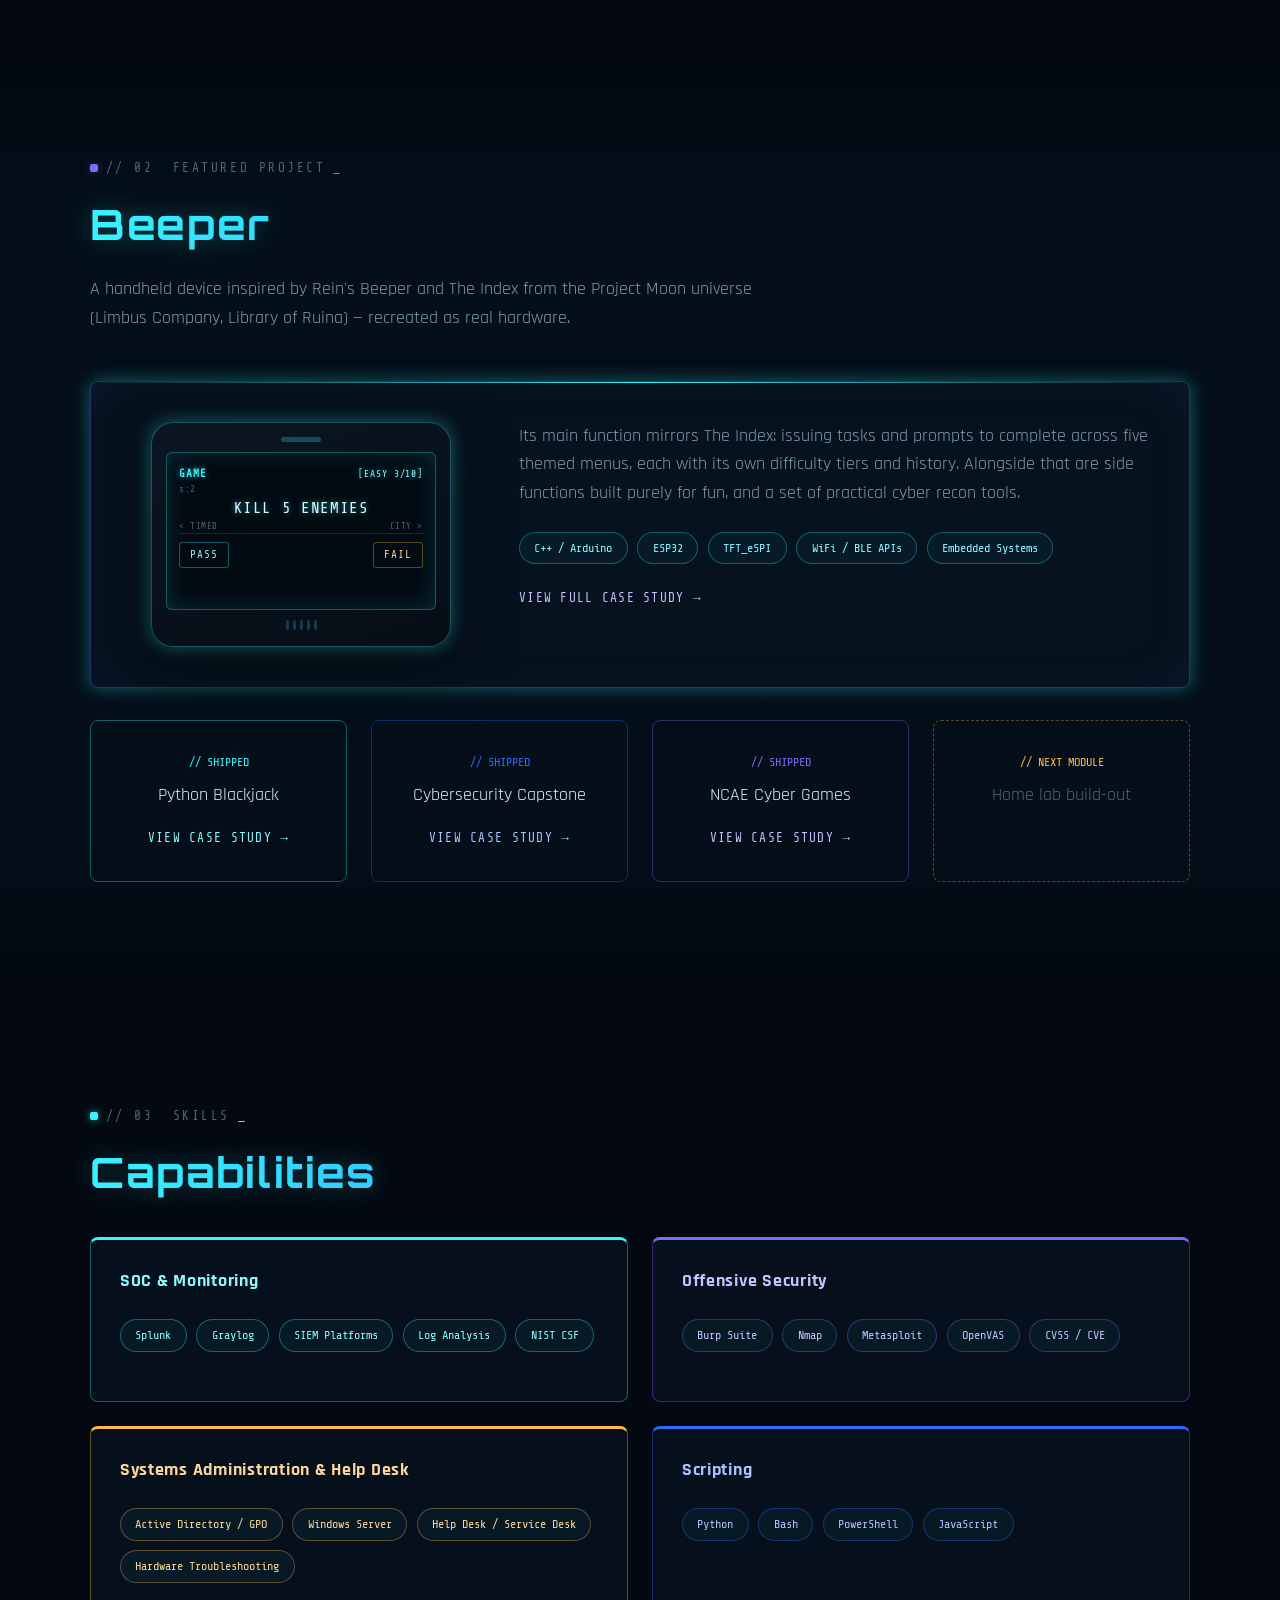
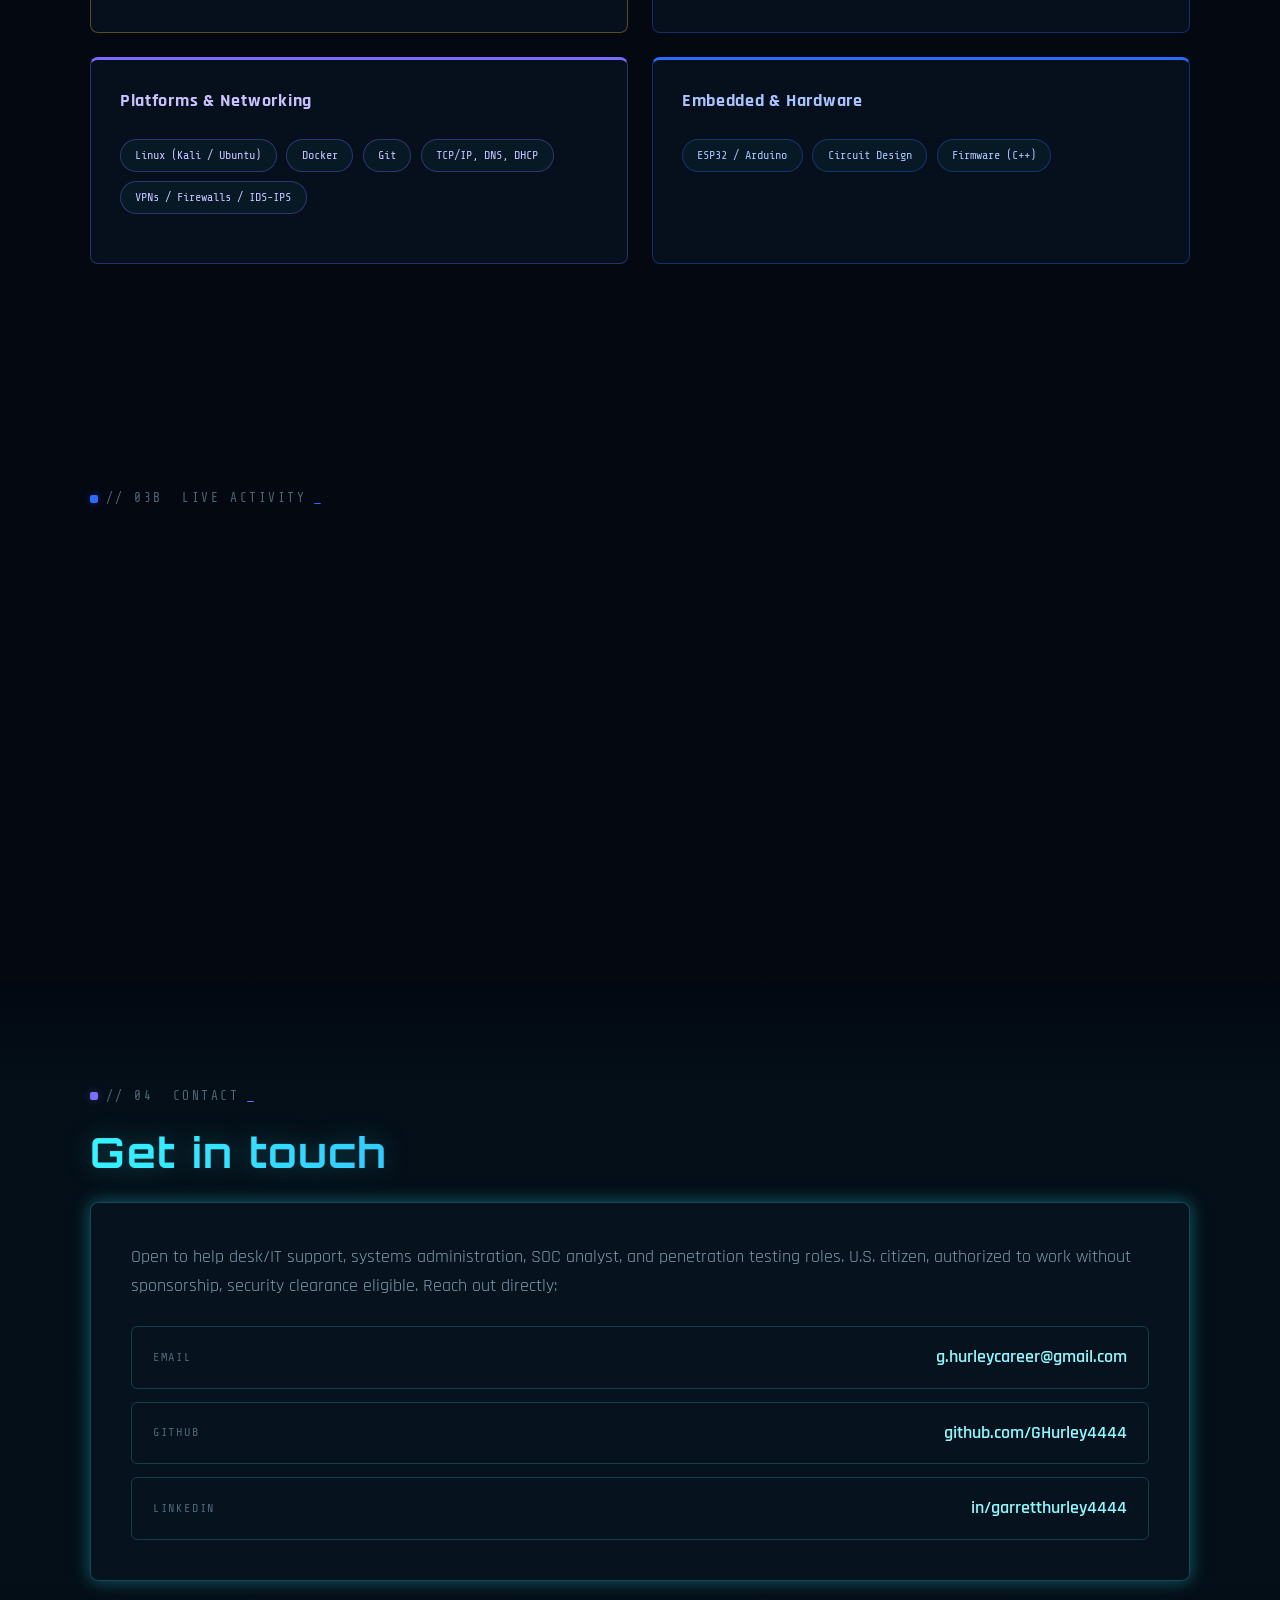
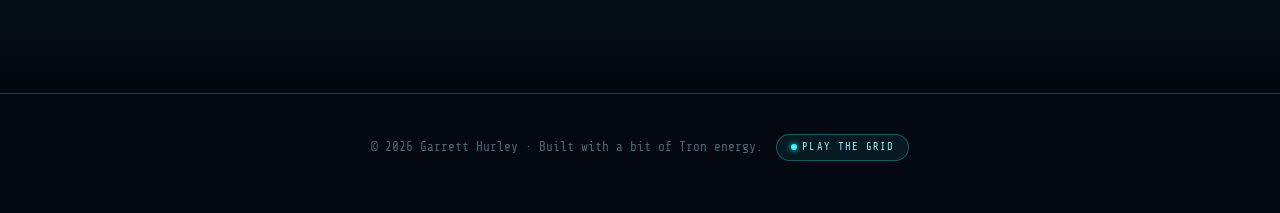
==== commit edfab298: "Fix intro overlay flash on repeat/direct index.html loads The intro-overlay div has no default displ" ====
--- a/index.html
+++ b/index.html
@@ -9,6 +9,25 @@
 <link rel="preconnect" href="https://fonts.gstatic.com" crossorigin>
 <link href="https://fonts.googleapis.com/css2?family=Orbitron:wght@500;700;900&family=Rajdhani:wght@400;500;600;700&family=Share+Tech+Mono&display=swap" rel="stylesheet">
 <link rel="stylesheet" href="style.css">
+<script>
+// Runs synchronously in <head>, before the body (and the intro overlay
+// inside it) is ever painted. Without this, the overlay markup below
+// -- opaque, full-viewport, no default display:none -- gets rendered
+// as soon as the browser parses it, then sits there until script.js
+// (loaded at the end of body) finally runs and removes it on repeat
+// visits. That gap between paint and removal is a real flash, not a
+// perceived one, every time this page loads after the first: browsing
+// project -> index#about, refreshing, opening a new tab, etc. Setting
+// .no-intro on <html> here, before the overlay div even exists in the
+// DOM, lets a plain CSS rule keep it hidden from its very first frame.
+(function () {
+  try {
+    var seen = sessionStorage.getItem('gh_intro_seen');
+    var reduced = window.matchMedia('(prefers-reduced-motion: reduce)').matches;
+    if (seen || reduced) document.documentElement.classList.add('no-intro');
+  } catch (e) {}
+})();
+</script>
 </head>
 <body>
 
--- a/style.css
+++ b/style.css
@@ -306,6 +306,15 @@
   pointer-events: none;
 }
 
+/* Set on <html> by the blocking inline script in <head>, before this
+   element is ever painted, on repeat visits (sessionStorage already has
+   gh_intro_seen) or reduced-motion. Keeps the overlay's first frame
+   hidden instead of flashing full-viewport opaque, then getting torn
+   down once script.js finally loads and runs at the end of body. */
+.no-intro .intro-overlay {
+  display: none;
+}
+
 .arcade-cabinet {
   width: min(78vw, 380px);
   --arcade-red: #ff4d5e;
@@ -1277,7 +1286,8 @@
 /* Devices/media get an extra power-on stutter once their reveal-wrapped
    ancestor scrolls into view — no JS hook needed, piggybacks on .in-view. */
 .reveal.in-view .device,
-.reveal.in-view .media-frame {
+.reveal.in-view .media-frame,
+.reveal.in-view .evidence-frame {
   animation: powerOnFlicker 0.8s steps(10, end) 0.25s both;
 }
 
@@ -1423,6 +1433,61 @@
   font-size: 0.65rem;
   letter-spacing: 0.08em;
   color: var(--text-dimmer);
+}
+
+/* Evidence gallery: real screenshots dropped into a case-study section.
+   Unlike .media-frame (fixed cyan, used for the one-off Beeper hero
+   shot), this reads --accent/--accent-border/--accent-glow from
+   whichever .accent-* section it's nested in, so a screenshot inside
+   an accent-amber case-section frames in amber, one inside
+   accent-violet frames in violet, etc. -- it inherits the section's
+   theme instead of carrying its own fixed color. */
+.evidence-grid {
+  display: grid;
+  grid-template-columns: repeat(auto-fit, minmax(240px, 1fr));
+  gap: 1.2rem;
+  margin: 1.8rem 0;
+}
+
+.evidence-frame {
+  margin: 0;
+  padding: 8px;
+  background: linear-gradient(160deg, #0b1622, #060d16);
+  border: 1px solid var(--accent-border, rgba(55, 244, 255, 0.3));
+  border-radius: 10px;
+  box-shadow: 0 0 0 1px rgba(0,0,0,0.2), 0 12px 32px rgba(0,0,0,0.5);
+  transition: box-shadow 0.25s ease, transform 0.25s ease;
+}
+
+.evidence-frame:hover {
+  box-shadow: 0 0 20px var(--accent-glow, rgba(55, 244, 255, 0.35)), 0 12px 32px rgba(0,0,0,0.5);
+  transform: translateY(-2px);
+}
+
+.evidence-frame a { display: block; }
+
+.evidence-frame img {
+  display: block;
+  width: 100%;
+  border-radius: 5px;
+  border: 1px solid var(--accent-border, rgba(55, 244, 255, 0.25));
+}
+
+.evidence-frame figcaption {
+  margin-top: 8px;
+  padding: 0 2px;
+  font-family: var(--font-mono);
+  font-size: 0.68rem;
+  letter-spacing: 0.04em;
+  line-height: 1.4;
+  color: var(--text-dim);
+}
+.evidence-frame figcaption strong {
+  display: block;
+  color: var(--accent-soft, var(--cyan-soft));
+  font-size: 0.6rem;
+  letter-spacing: 0.1em;
+  margin-bottom: 0.2rem;
 }
 
 .device {
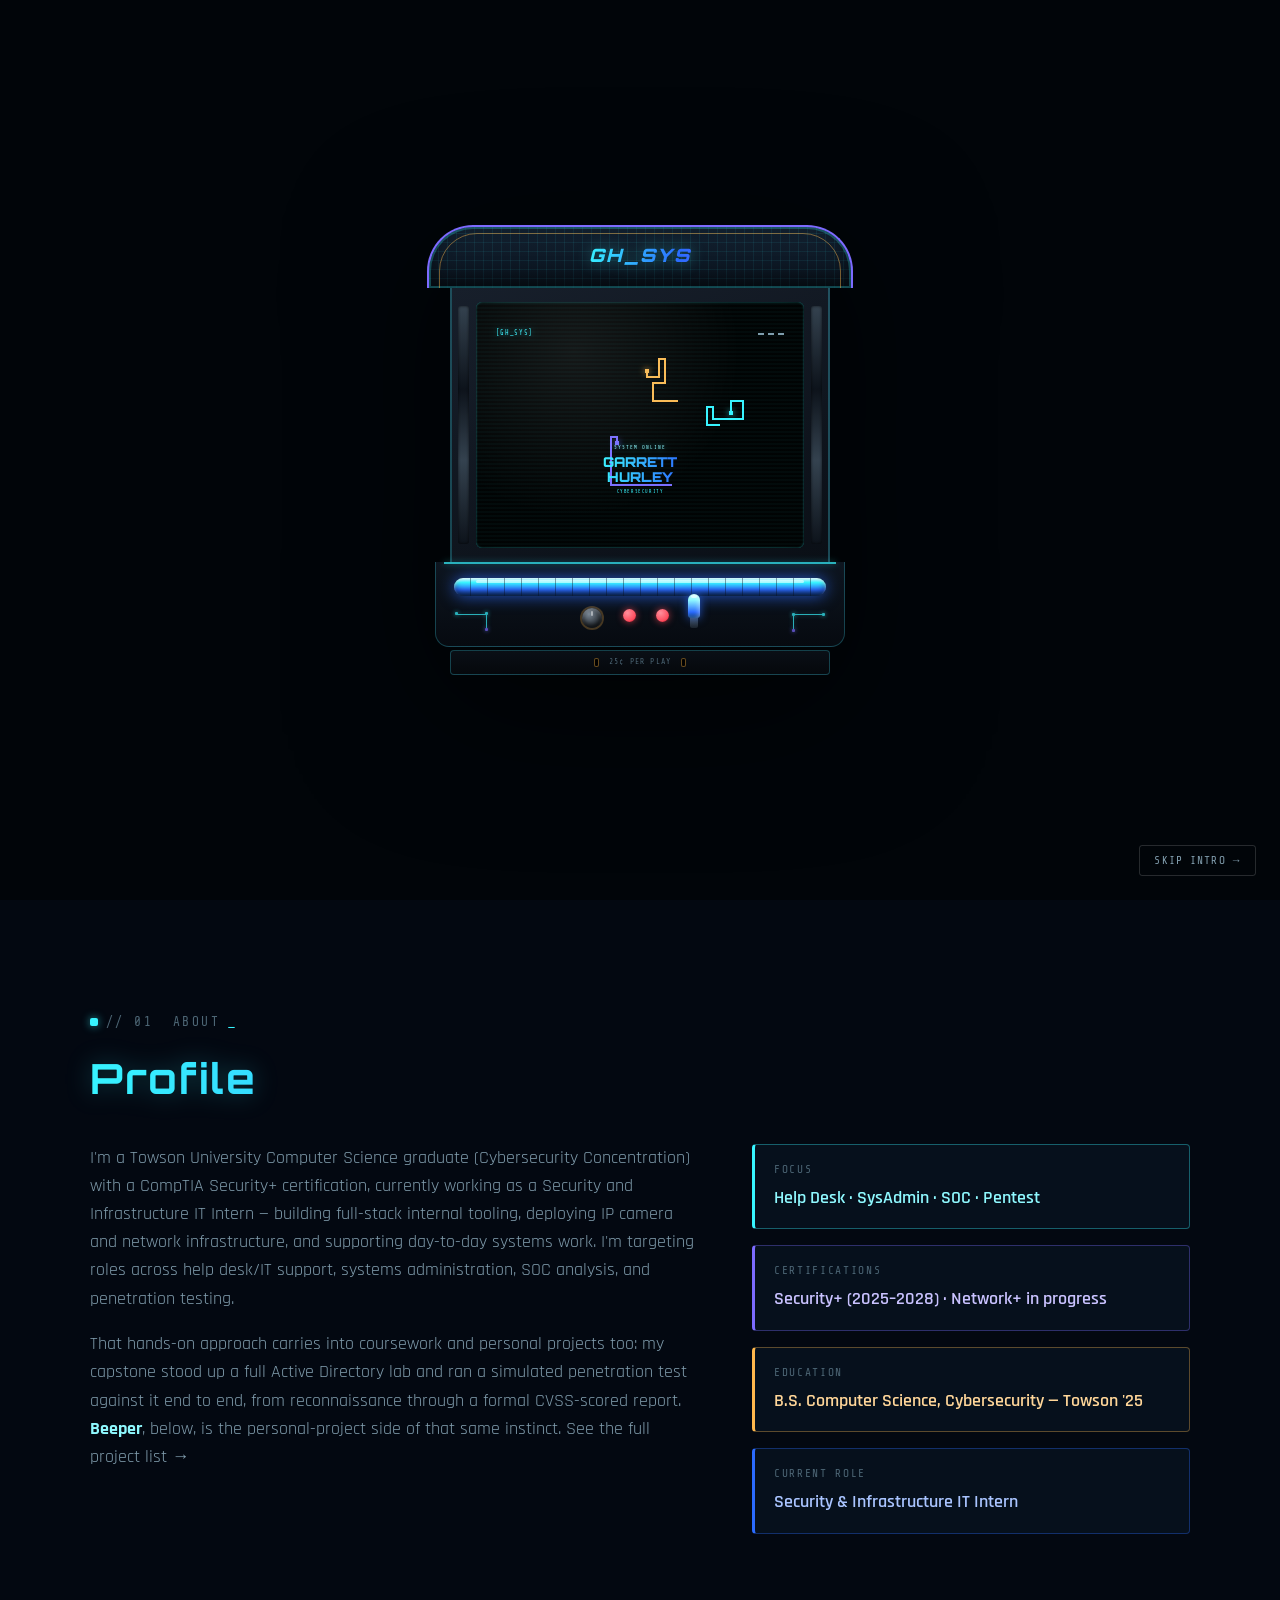
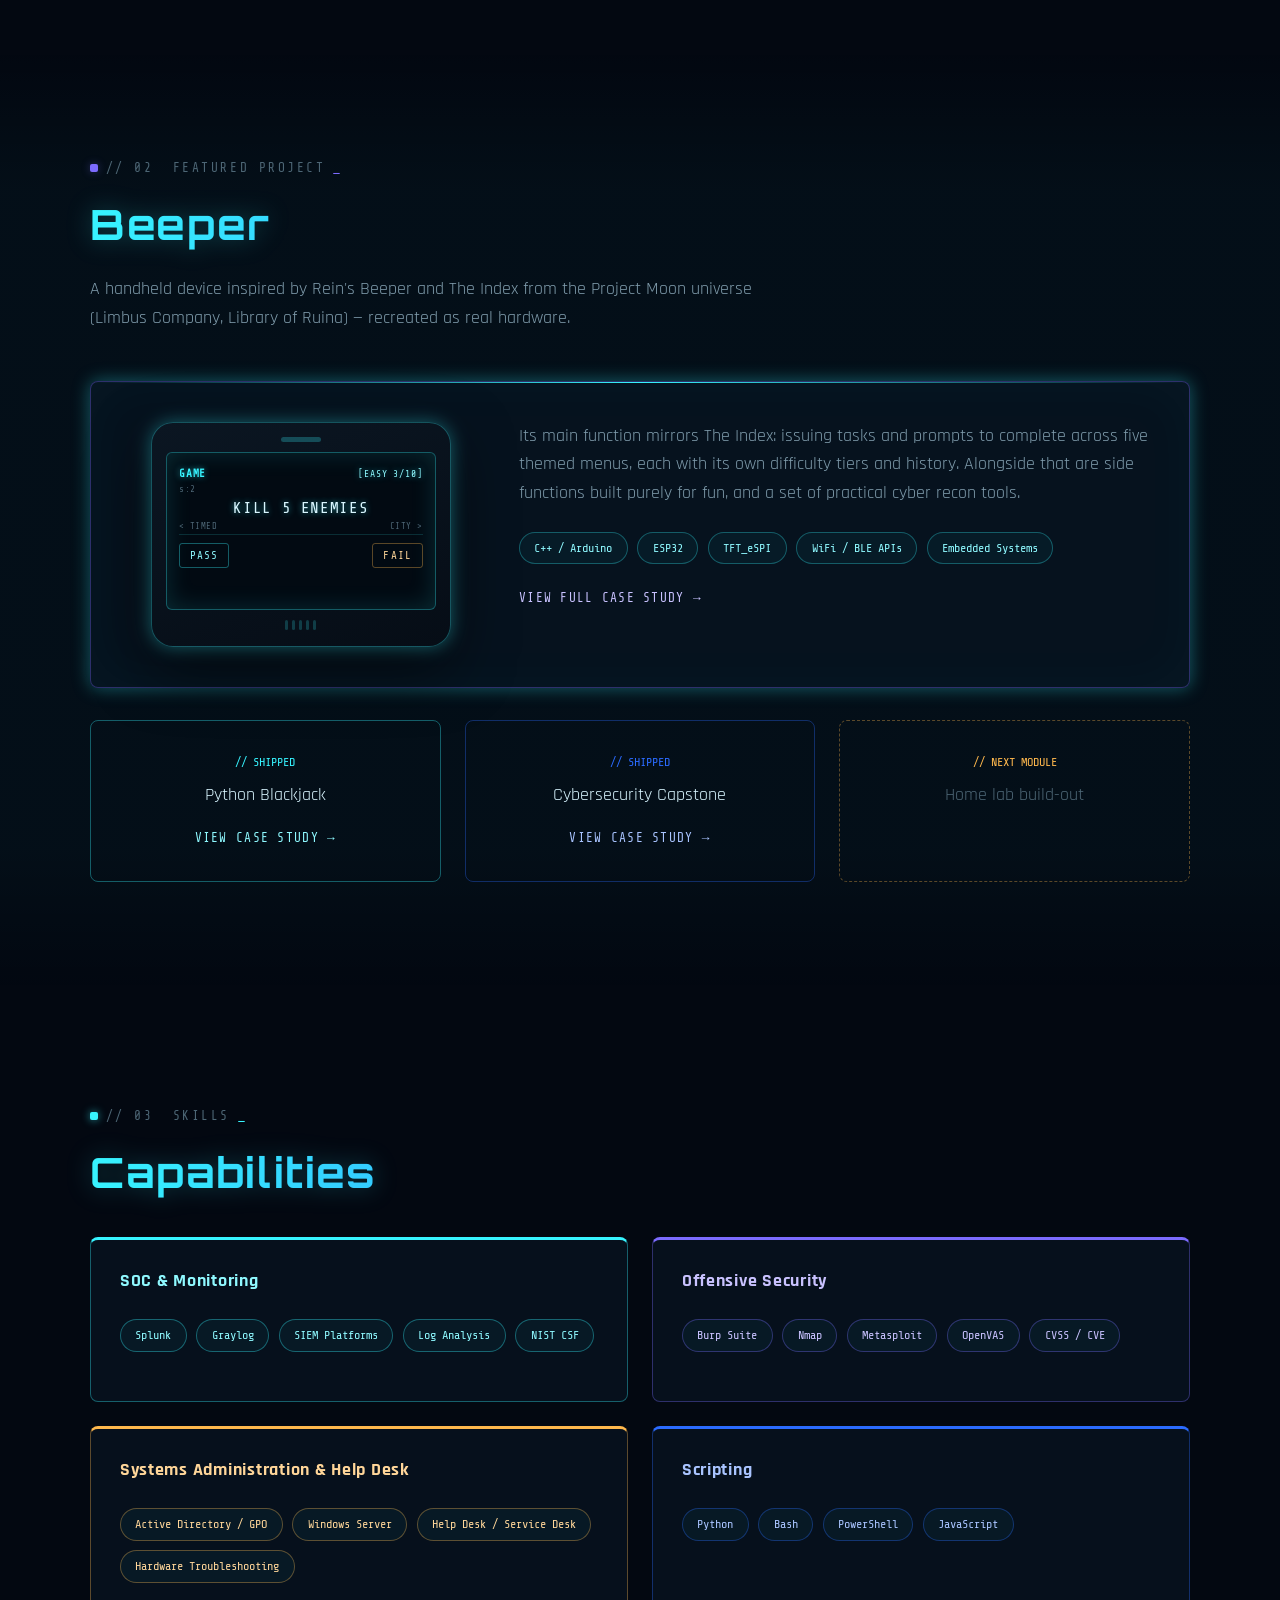
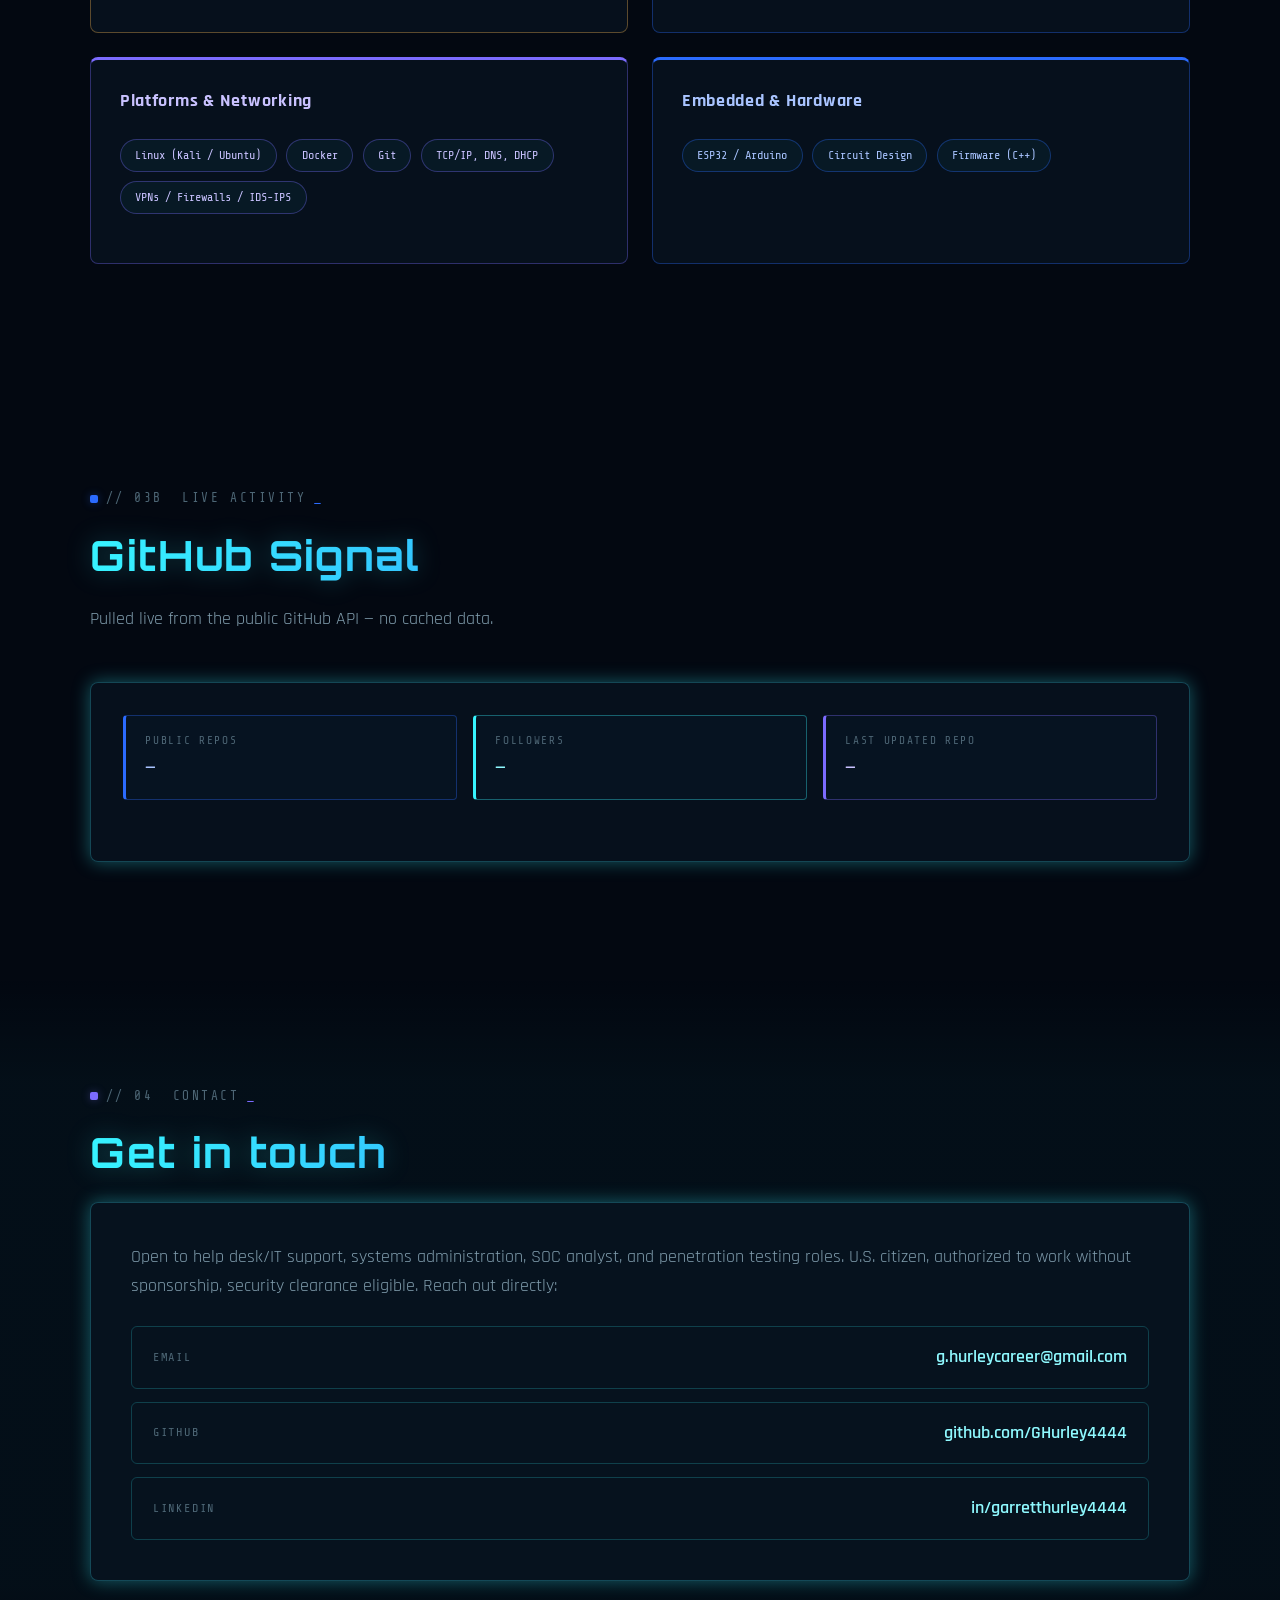
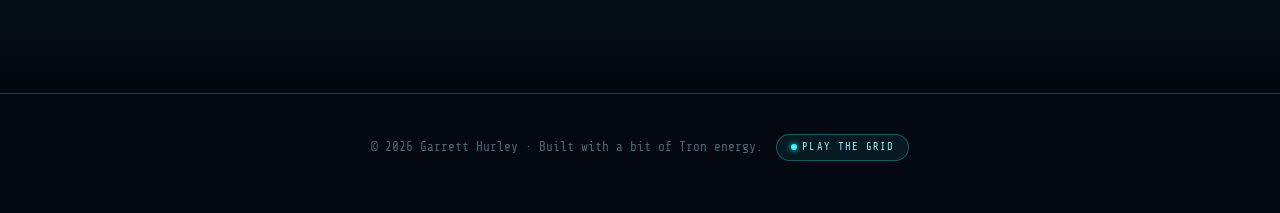
==== commit 63bd8e2f: "Take down NCAE Cyber Games page for now Removed from the gallery grid on projects.html and the more-" ====
--- a/index.html
+++ b/index.html
@@ -196,7 +196,7 @@
         </div>
       </a>
 
-      <div class="more-projects has-4 reveal">
+      <div class="more-projects has-3 reveal">
         <a href="project-blackjack.html" class="ghost-card ghost-card-live accent-cyan">
           <span class="ghost-tag">// SHIPPED</span>
           <p>Python Blackjack</p>
@@ -205,11 +205,6 @@
         <a href="project-capstone.html" class="ghost-card ghost-card-live accent-blue">
           <span class="ghost-tag">// SHIPPED</span>
           <p>Cybersecurity Capstone</p>
-          <span class="gallery-card-cta">VIEW CASE STUDY &rarr;</span>
-        </a>
-        <a href="project-ncae.html" class="ghost-card ghost-card-live accent-violet">
-          <span class="ghost-tag">// SHIPPED</span>
-          <p>NCAE Cyber Games</p>
           <span class="gallery-card-cta">VIEW CASE STUDY &rarr;</span>
         </a>
         <div class="ghost-card accent-amber">
--- a/style.css
+++ b/style.css
@@ -247,6 +247,10 @@
   border-radius: 50%;
   opacity: 0;
   transition: opacity 0.3s ease;
+  /* These two get a transform write every animation frame the cursor is
+     visible, so promote them to their own compositor layer up front
+     rather than making the browser guess mid-movement. */
+  will-change: transform;
 }
 
 .custom-cursor-dot {
@@ -279,6 +283,7 @@
   transform: translate(-50%, -50%);
   transition: opacity 0.3s ease;
   opacity: 0;
+  will-change: transform;
 }
 
 /* ===================== Arcade intro (replaces the old boot log) ===================== */
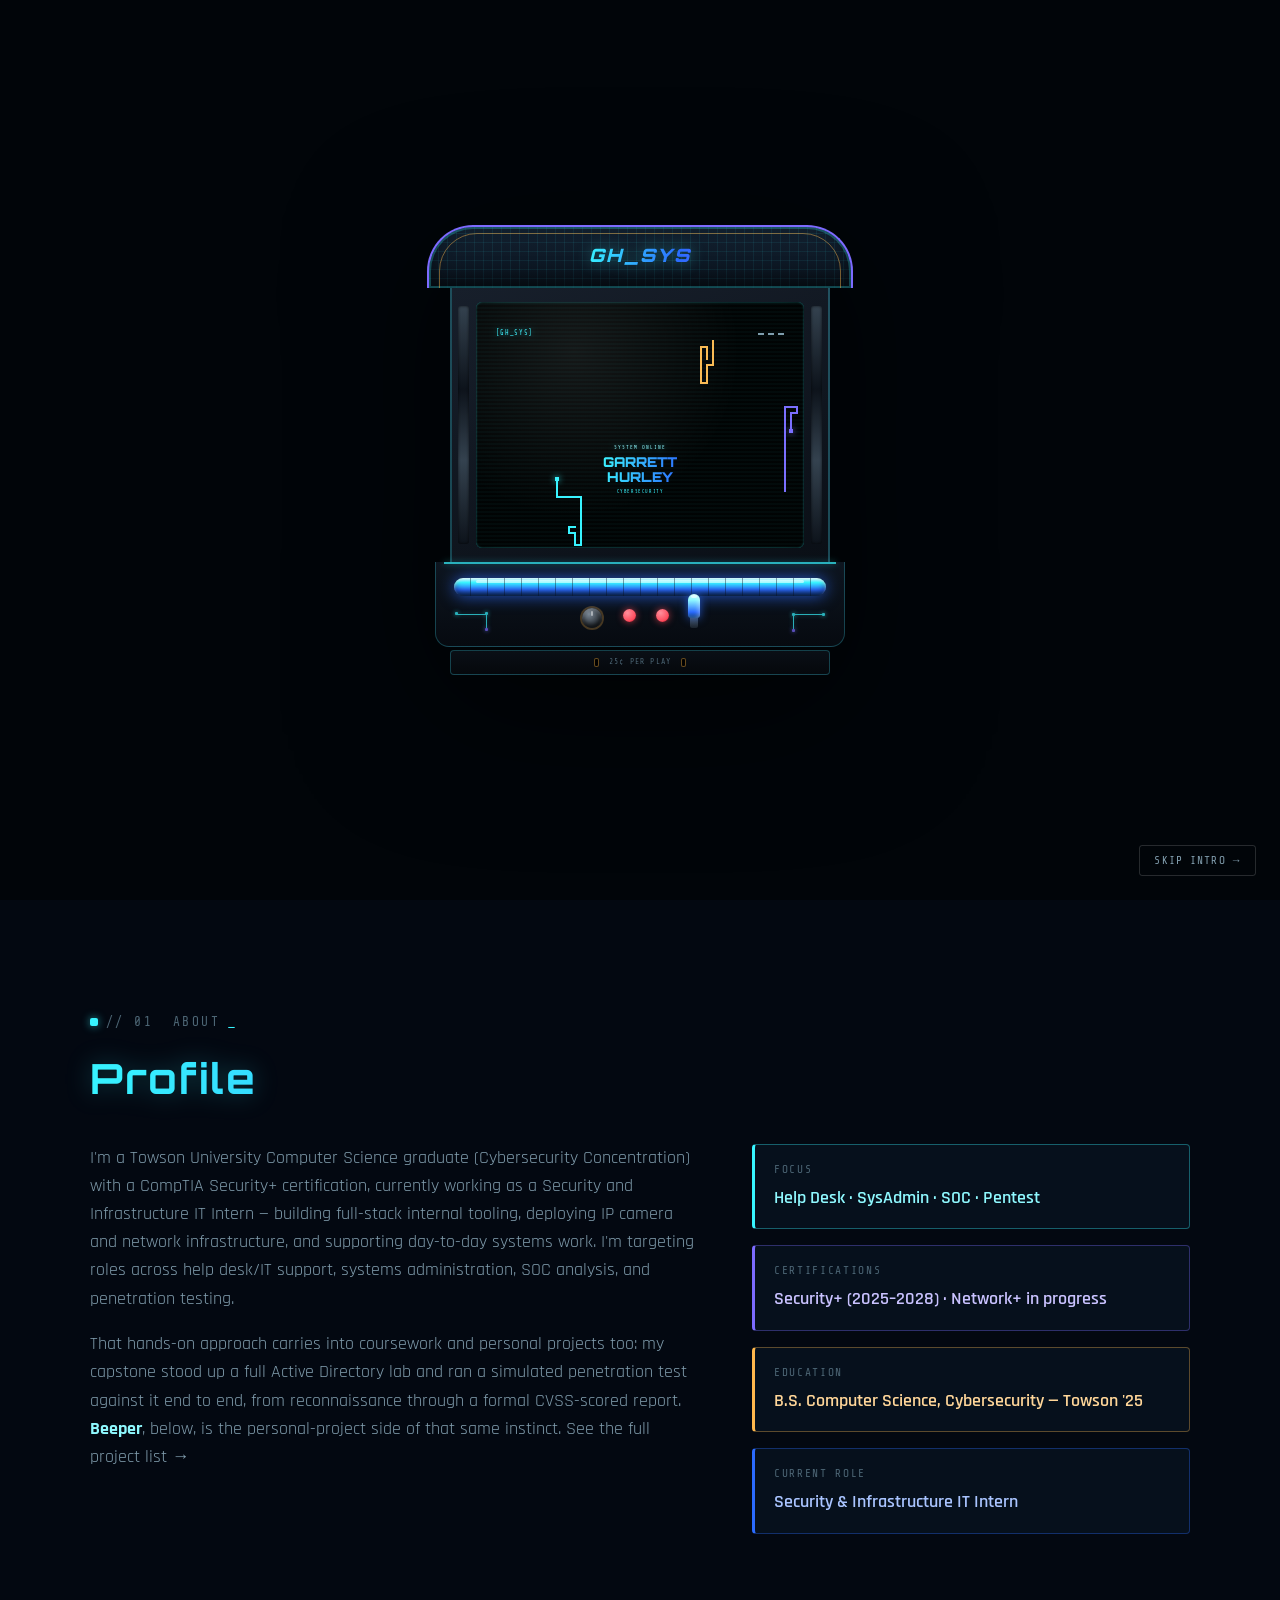
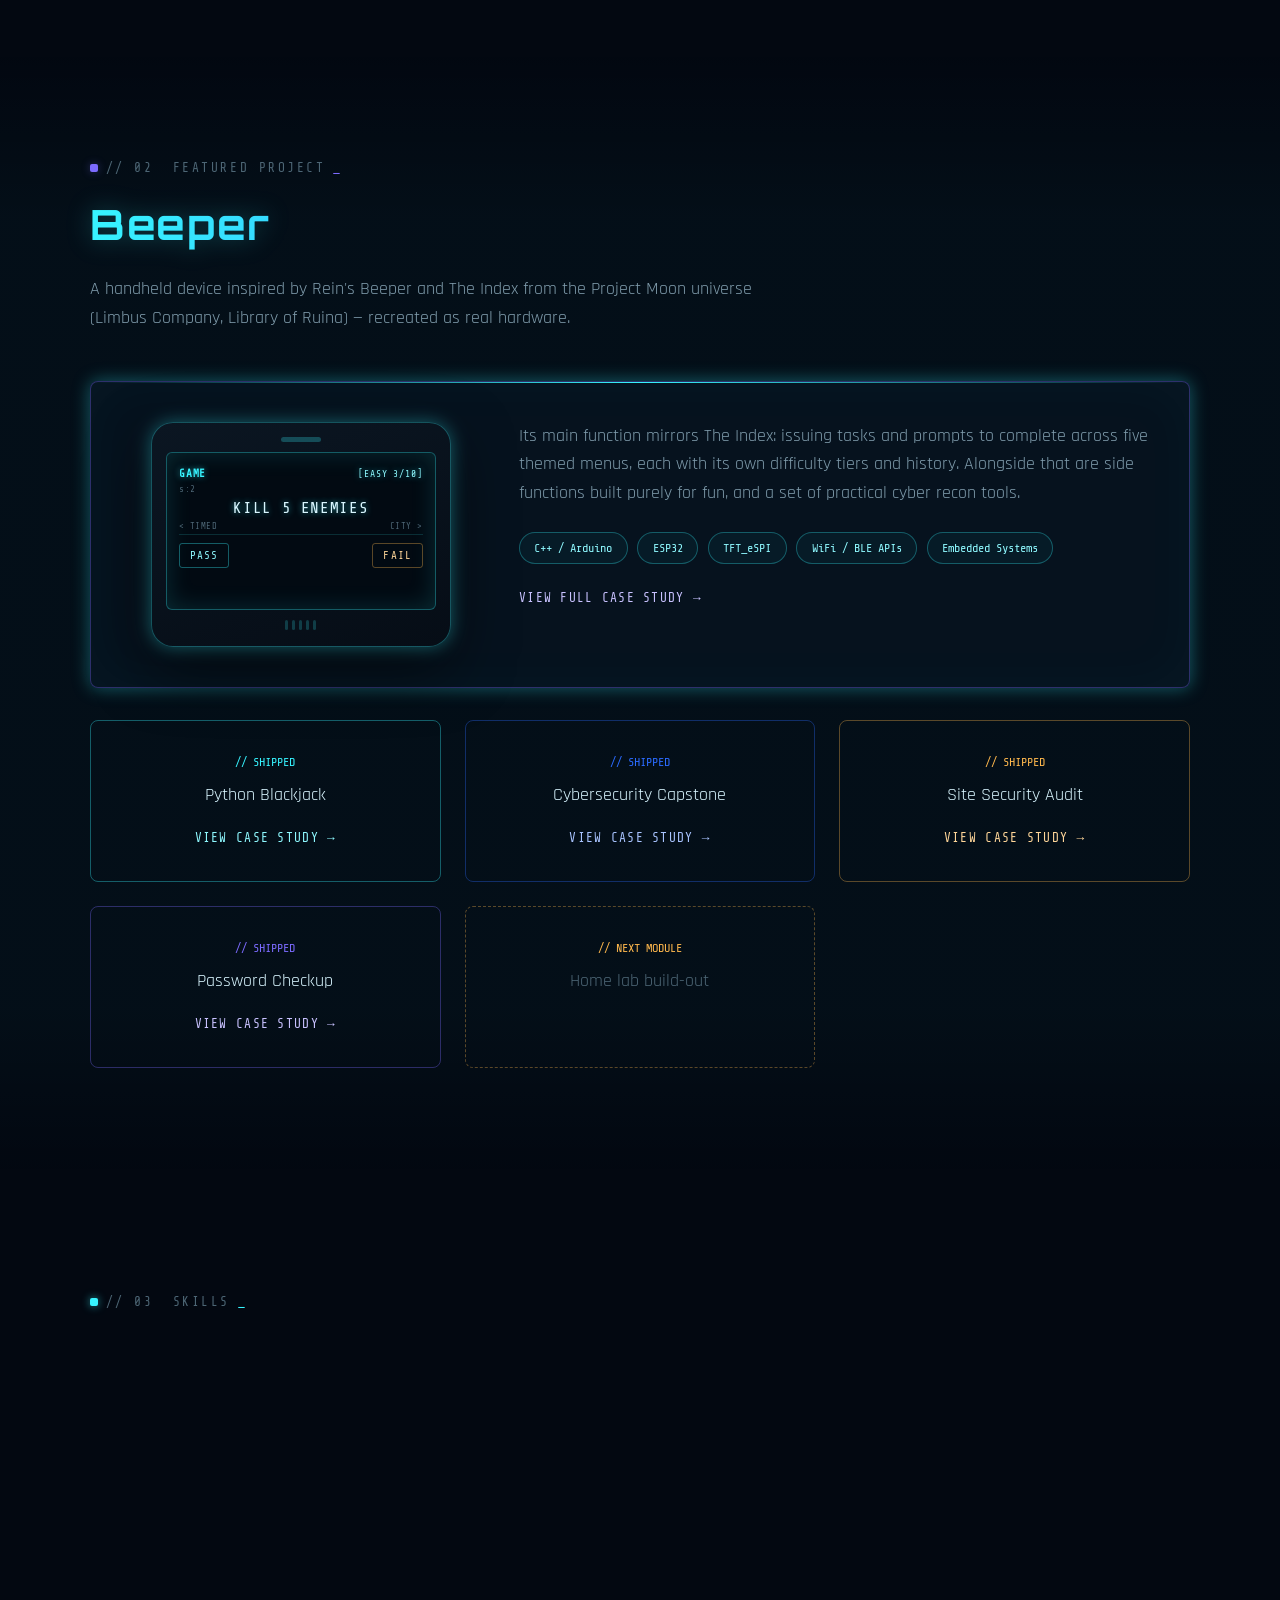
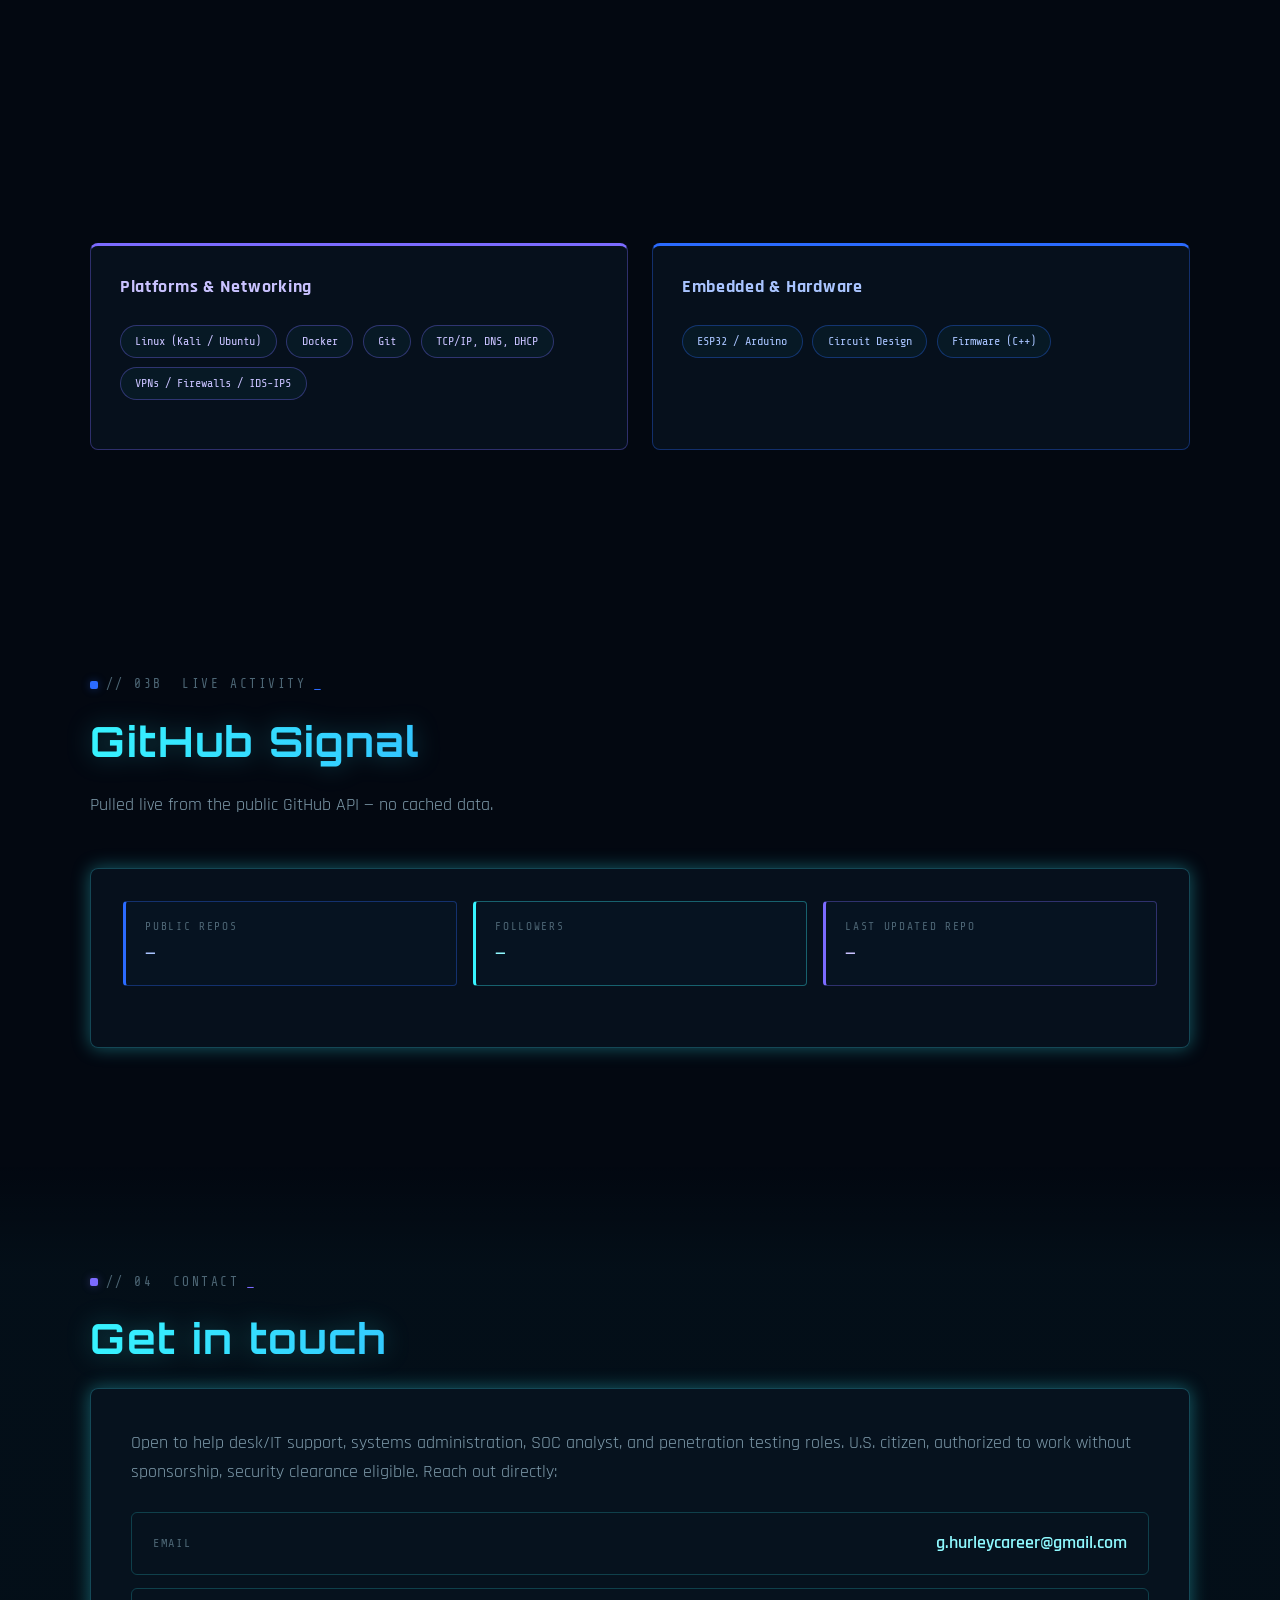
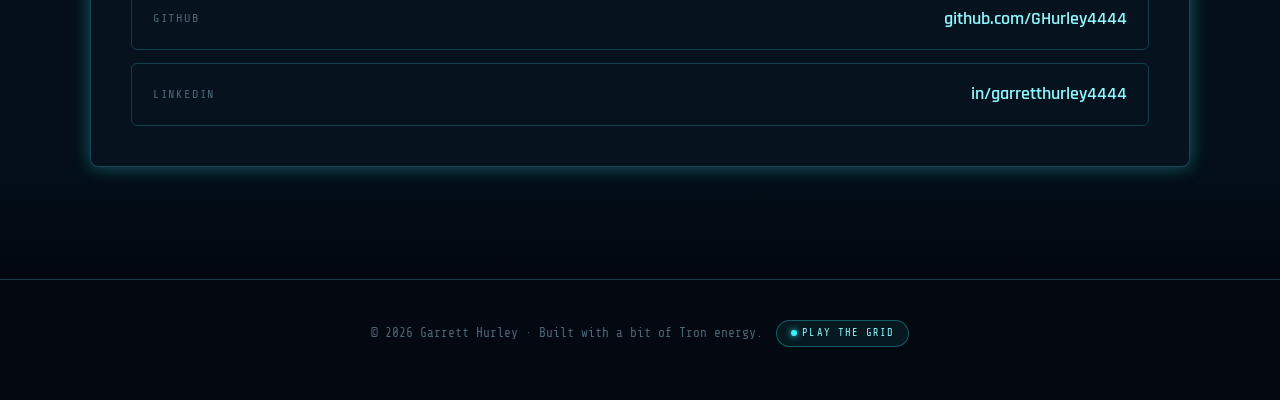
==== commit 97b82815: "Add Site Security Audit and Password Checkup project write-ups New case-study pages linked from the " ====
--- a/index.html
+++ b/index.html
@@ -196,7 +196,7 @@
         </div>
       </a>
 
-      <div class="more-projects has-3 reveal">
+      <div class="more-projects has-5 reveal">
         <a href="project-blackjack.html" class="ghost-card ghost-card-live accent-cyan">
           <span class="ghost-tag">// SHIPPED</span>
           <p>Python Blackjack</p>
@@ -205,6 +205,16 @@
         <a href="project-capstone.html" class="ghost-card ghost-card-live accent-blue">
           <span class="ghost-tag">// SHIPPED</span>
           <p>Cybersecurity Capstone</p>
+          <span class="gallery-card-cta">VIEW CASE STUDY &rarr;</span>
+        </a>
+        <a href="project-security-audit.html" class="ghost-card ghost-card-live accent-amber">
+          <span class="ghost-tag">// SHIPPED</span>
+          <p>Site Security Audit</p>
+          <span class="gallery-card-cta">VIEW CASE STUDY &rarr;</span>
+        </a>
+        <a href="project-password-checkup.html" class="ghost-card ghost-card-live accent-violet">
+          <span class="ghost-tag">// SHIPPED</span>
+          <p>Password Checkup</p>
           <span class="gallery-card-cta">VIEW CASE STUDY &rarr;</span>
         </a>
         <div class="ghost-card accent-amber">
--- a/style.css
+++ b/style.css
@@ -976,6 +976,12 @@
 
 .game-hud.visible { opacity: 1; }
 
+/* Belt-and-suspenders alongside the JS-side idle timeout: same lesson as
+   .arcade-screen-label above (see that comment) applied here too, so the
+   blink keyframe on .game-hud-prompt can never be caught still running
+   underneath a hidden .game-hud during the 0.3s opacity transition. */
+.game-hud:not(.visible) .game-hud-prompt { animation: none; }
+
 .game-hud-prompt {
   font-size: 0.85rem;
   letter-spacing: 0.12em;
@@ -2125,6 +2131,7 @@
 
 .more-projects.has-3 { grid-template-columns: repeat(3, 1fr); }
 .more-projects.has-4 { grid-template-columns: repeat(4, 1fr); }
+.more-projects.has-5 { grid-template-columns: repeat(3, 1fr); }
 
 .ghost-card-live {
   border-style: solid;
@@ -2612,6 +2619,7 @@
   .more-projects { grid-template-columns: 1fr; }
   .more-projects.has-3 { grid-template-columns: 1fr; }
   .more-projects.has-4 { grid-template-columns: 1fr; }
+  .more-projects.has-5 { grid-template-columns: 1fr; }
   .case-grid { grid-template-columns: 1fr; }
 }
 
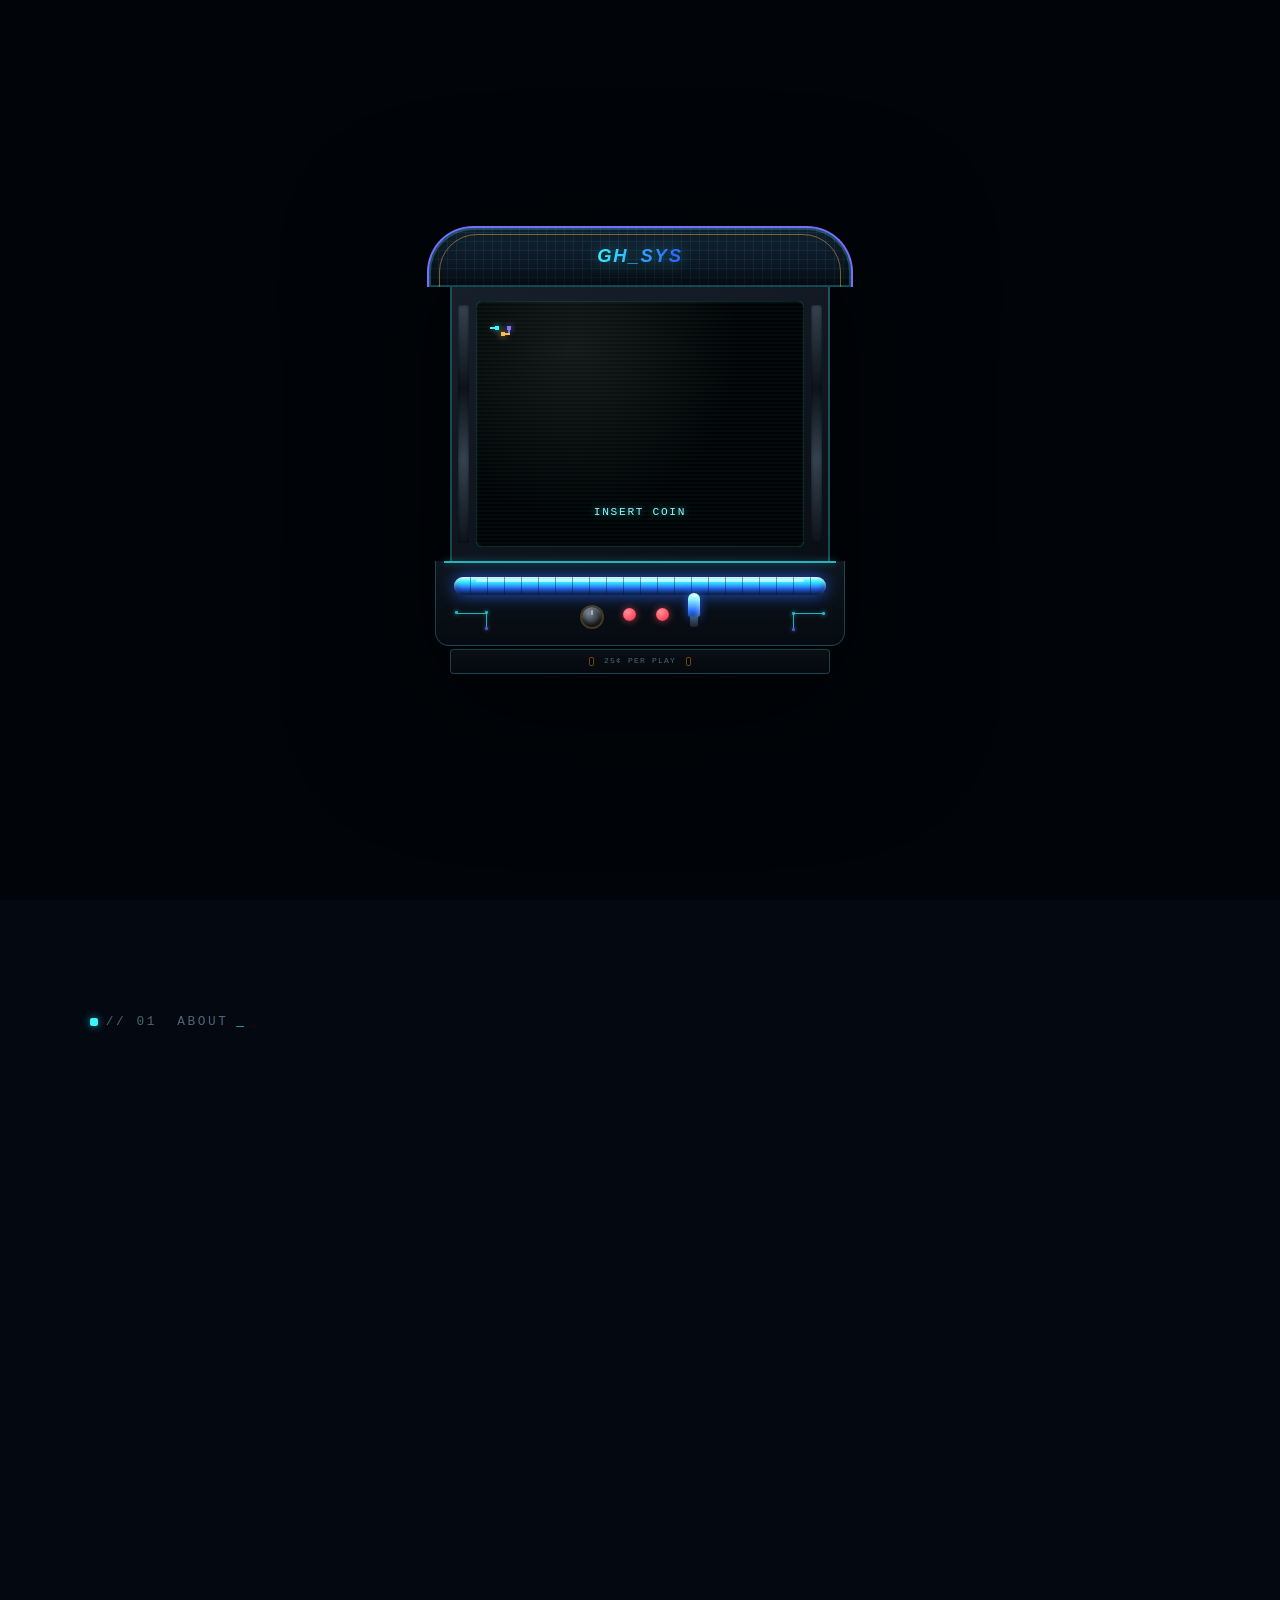
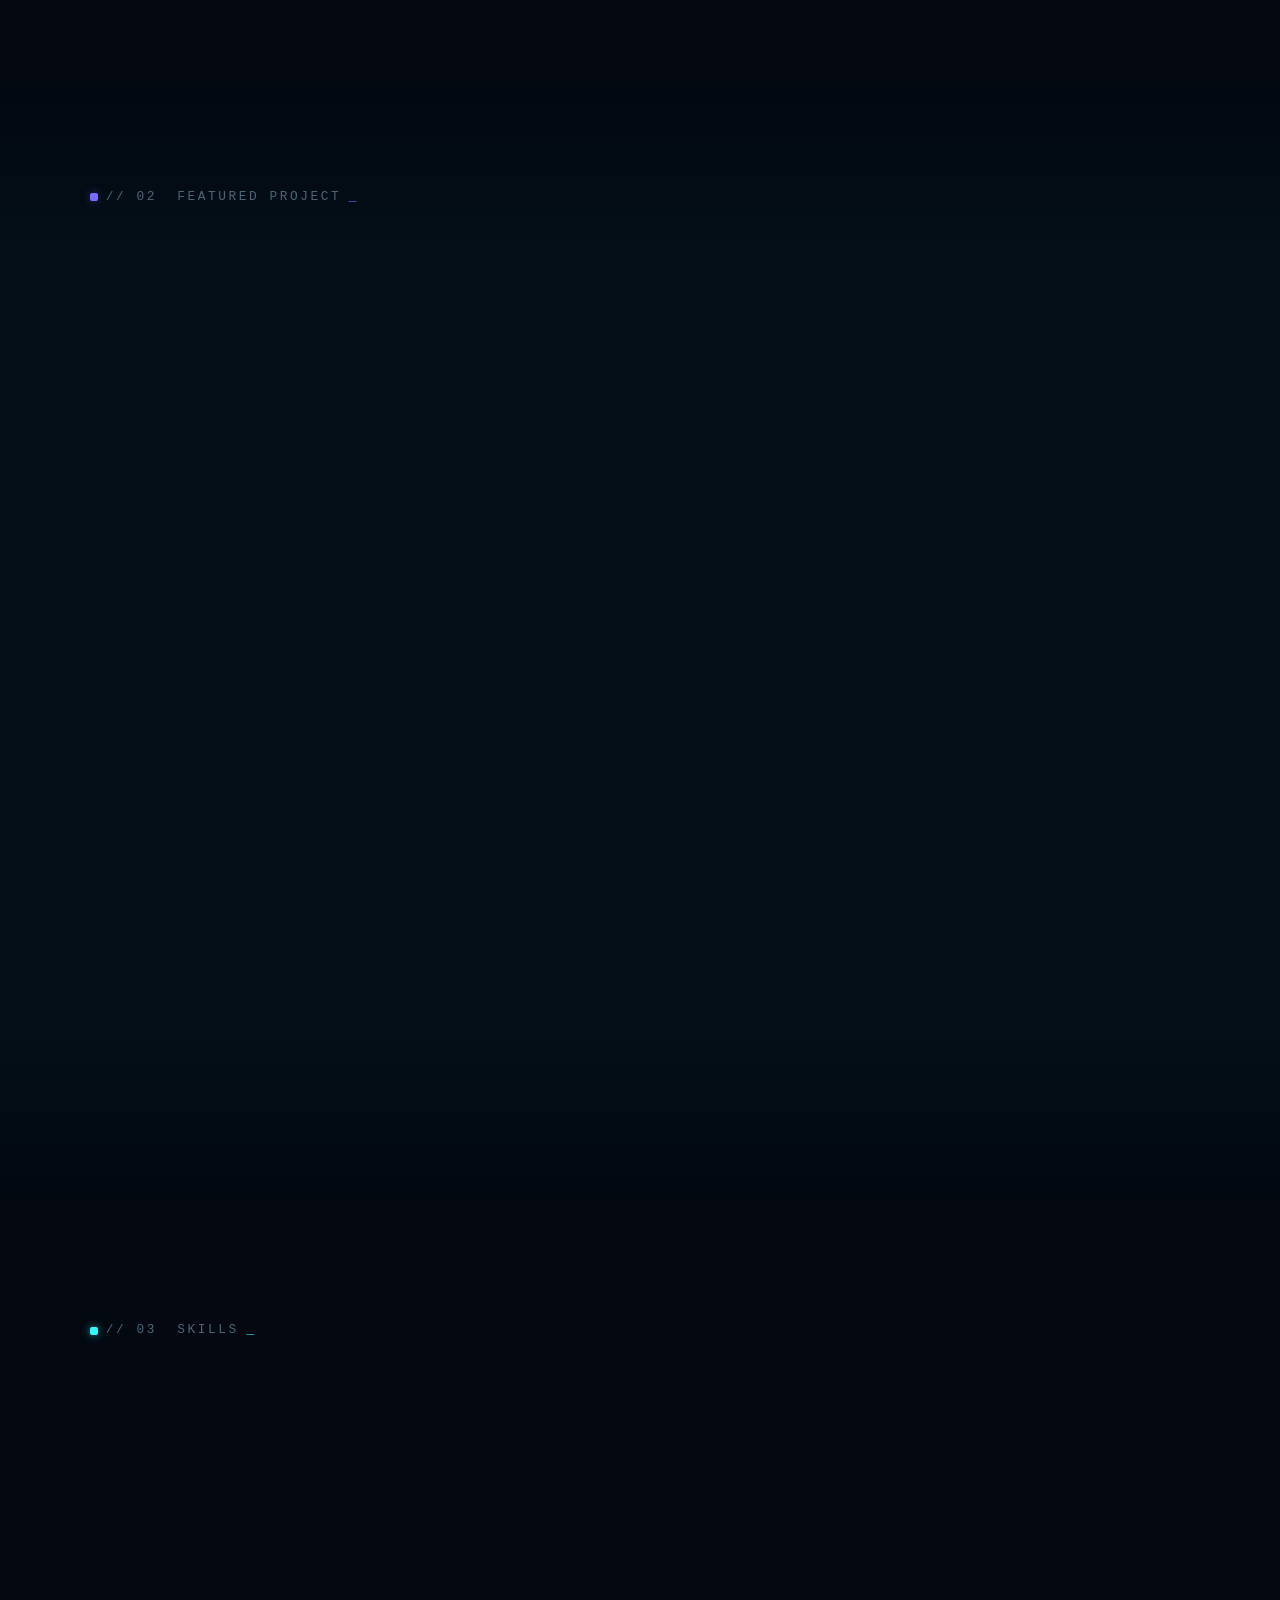
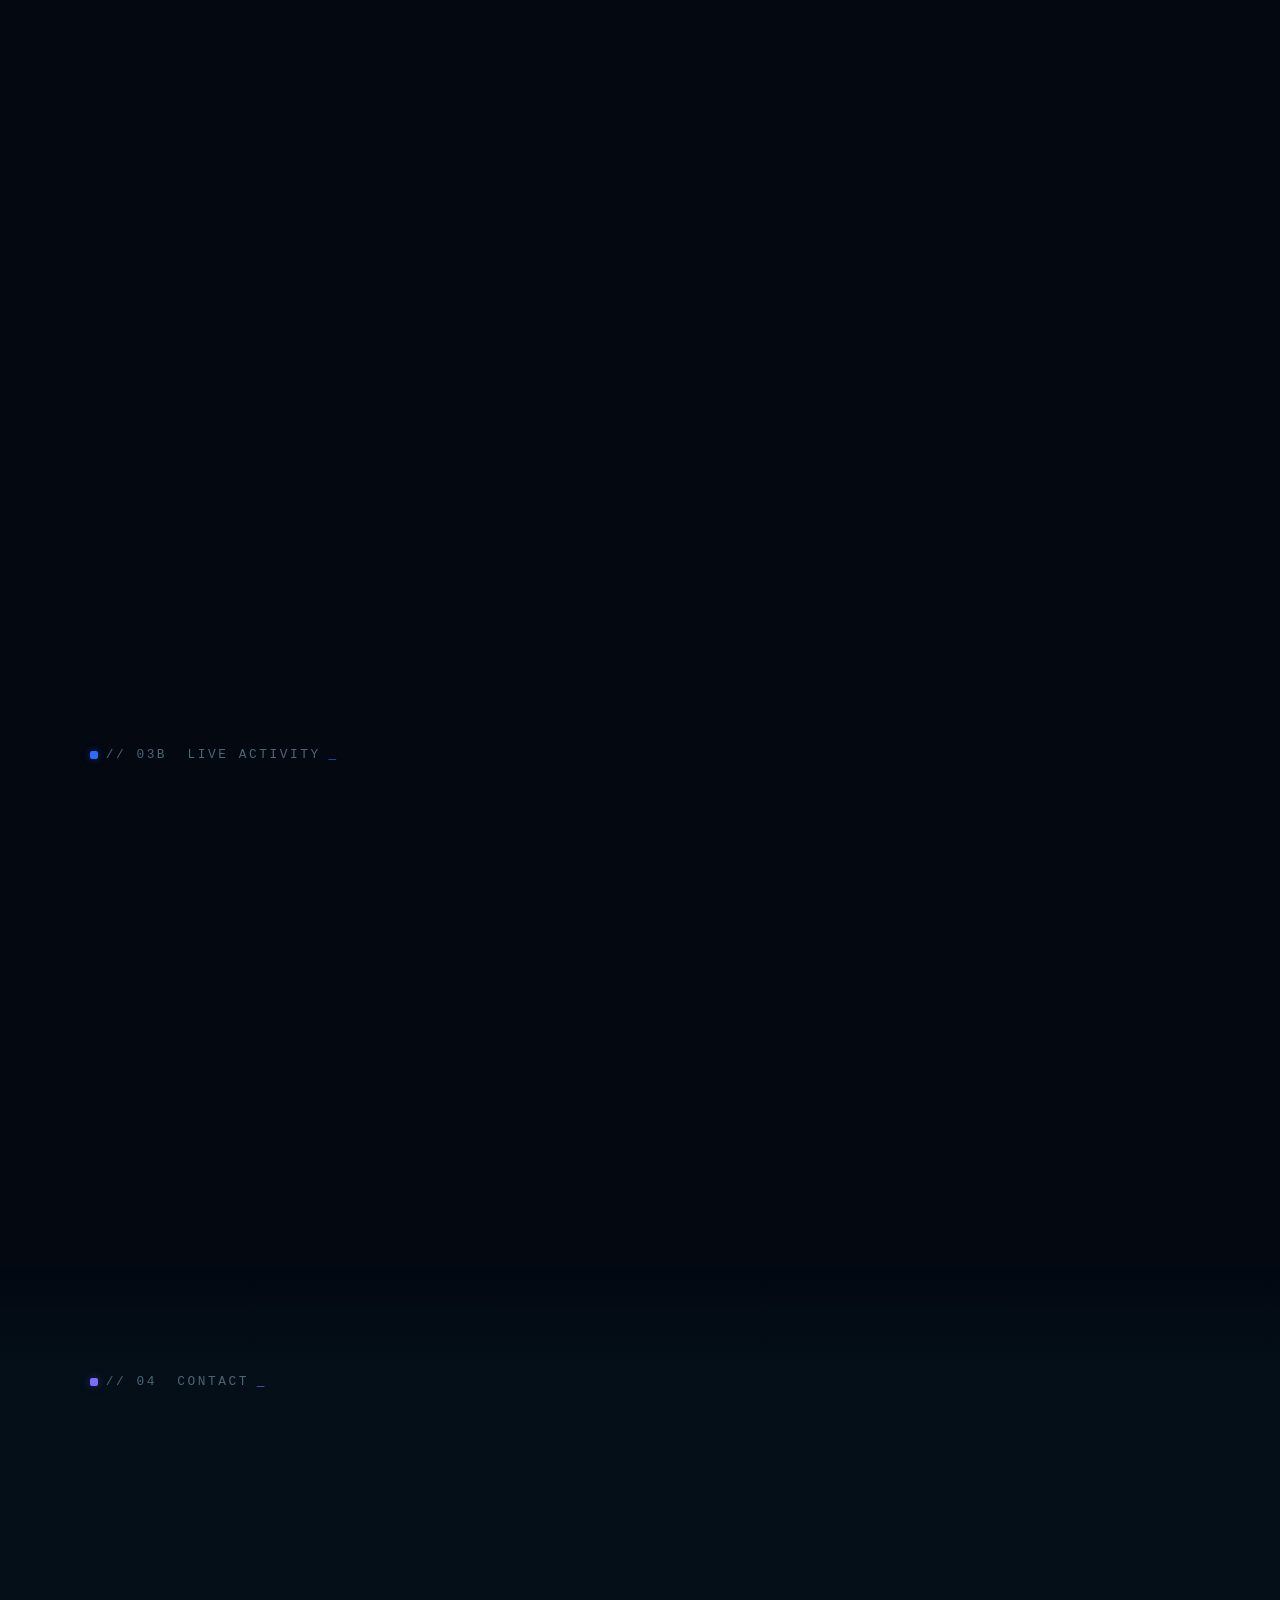
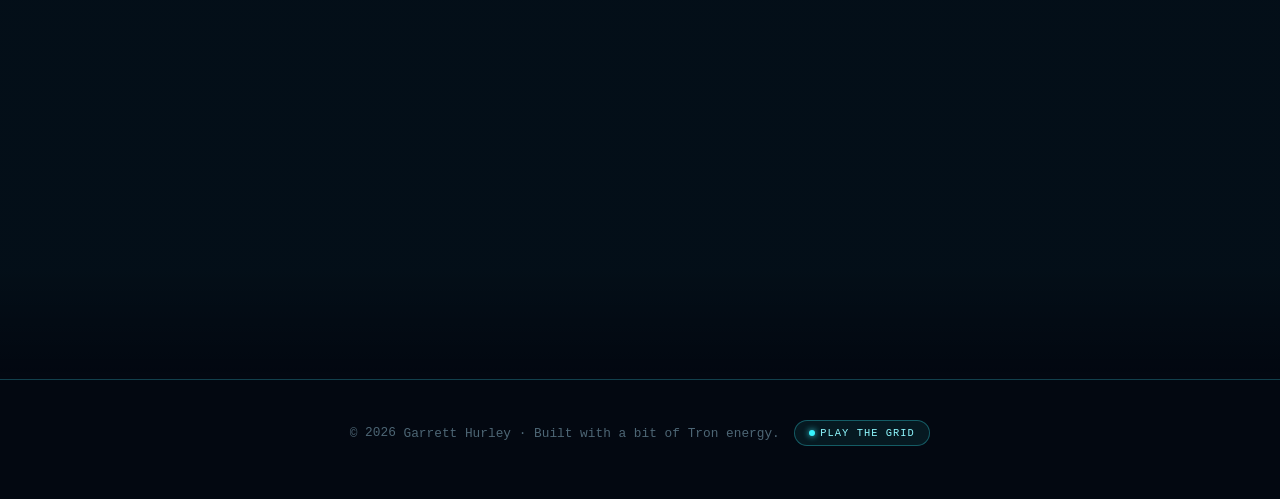
==== commit 3b897e21: "Add a strict Content-Security-Policy across all pages Removes the last inline script (extracted to i" ====
--- a/index.html
+++ b/index.html
@@ -9,25 +9,8 @@
 <link rel="preconnect" href="https://fonts.gstatic.com" crossorigin>
 <link href="https://fonts.googleapis.com/css2?family=Orbitron:wght@500;700;900&family=Rajdhani:wght@400;500;600;700&family=Share+Tech+Mono&display=swap" rel="stylesheet">
 <link rel="stylesheet" href="style.css">
-<script>
-// Runs synchronously in <head>, before the body (and the intro overlay
-// inside it) is ever painted. Without this, the overlay markup below
-// -- opaque, full-viewport, no default display:none -- gets rendered
-// as soon as the browser parses it, then sits there until script.js
-// (loaded at the end of body) finally runs and removes it on repeat
-// visits. That gap between paint and removal is a real flash, not a
-// perceived one, every time this page loads after the first: browsing
-// project -> index#about, refreshing, opening a new tab, etc. Setting
-// .no-intro on <html> here, before the overlay div even exists in the
-// DOM, lets a plain CSS rule keep it hidden from its very first frame.
-(function () {
-  try {
-    var seen = sessionStorage.getItem('gh_intro_seen');
-    var reduced = window.matchMedia('(prefers-reduced-motion: reduce)').matches;
-    if (seen || reduced) document.documentElement.classList.add('no-intro');
-  } catch (e) {}
-})();
-</script>
+<meta http-equiv="Content-Security-Policy" content="default-src 'self'; script-src 'self'; style-src 'self' https://fonts.googleapis.com; font-src 'self' https://fonts.gstatic.com; img-src 'self' https://ghchart.rshah.org; connect-src 'self' https://api.github.com; base-uri 'self'; form-action 'self'; object-src 'none'">
+<script src="intro-init.js"></script>
 </head>
 <body>
 
@@ -269,7 +252,7 @@
           <div class="stat-block accent-cyan"><span class="stat-label">FOLLOWERS</span><span class="stat-value" id="ghFollowers">&mdash;</span></div>
           <div class="stat-block accent-violet"><span class="stat-label">LAST UPDATED REPO</span><span class="stat-value" id="ghLastRepo">&mdash;</span></div>
         </div>
-        <img class="github-chart" src="https://ghchart.rshah.org/37f4ff/GHurley4444" alt="Garrett Hurley's GitHub contribution chart" loading="lazy" onerror="this.style.display='none';">
+        <img class="github-chart" src="https://ghchart.rshah.org/37f4ff/GHurley4444" alt="Garrett Hurley's GitHub contribution chart" loading="lazy">
       </div>
     </div>
   </section>
--- a/style.css
+++ b/style.css
@@ -1157,6 +1157,8 @@
   flex-wrap: wrap;
 }
 
+.hero-actions--start { justify-content: flex-start; margin-top: 1.5rem; }
+
 .btn {
   font-family: var(--font-mono);
   font-size: 0.85rem;
@@ -2317,6 +2319,8 @@
   margin: 0 auto;
 }
 
+.page-desc--tight { margin: 0 0 1rem; text-align: left; max-width: 780px; }
+
 /* ===================== Project gallery ===================== */
 .gallery-grid {
   display: grid;
@@ -2371,6 +2375,7 @@
   color: var(--accent-soft, var(--cyan-soft));
 }
 .gallery-card:hover .gallery-card-cta { text-decoration: underline; }
+.gallery-card--soon { opacity: 0.55; cursor: default; }
 
 /* ===================== Case study layout ===================== */
 .case-section { margin-bottom: 3.5rem; }
